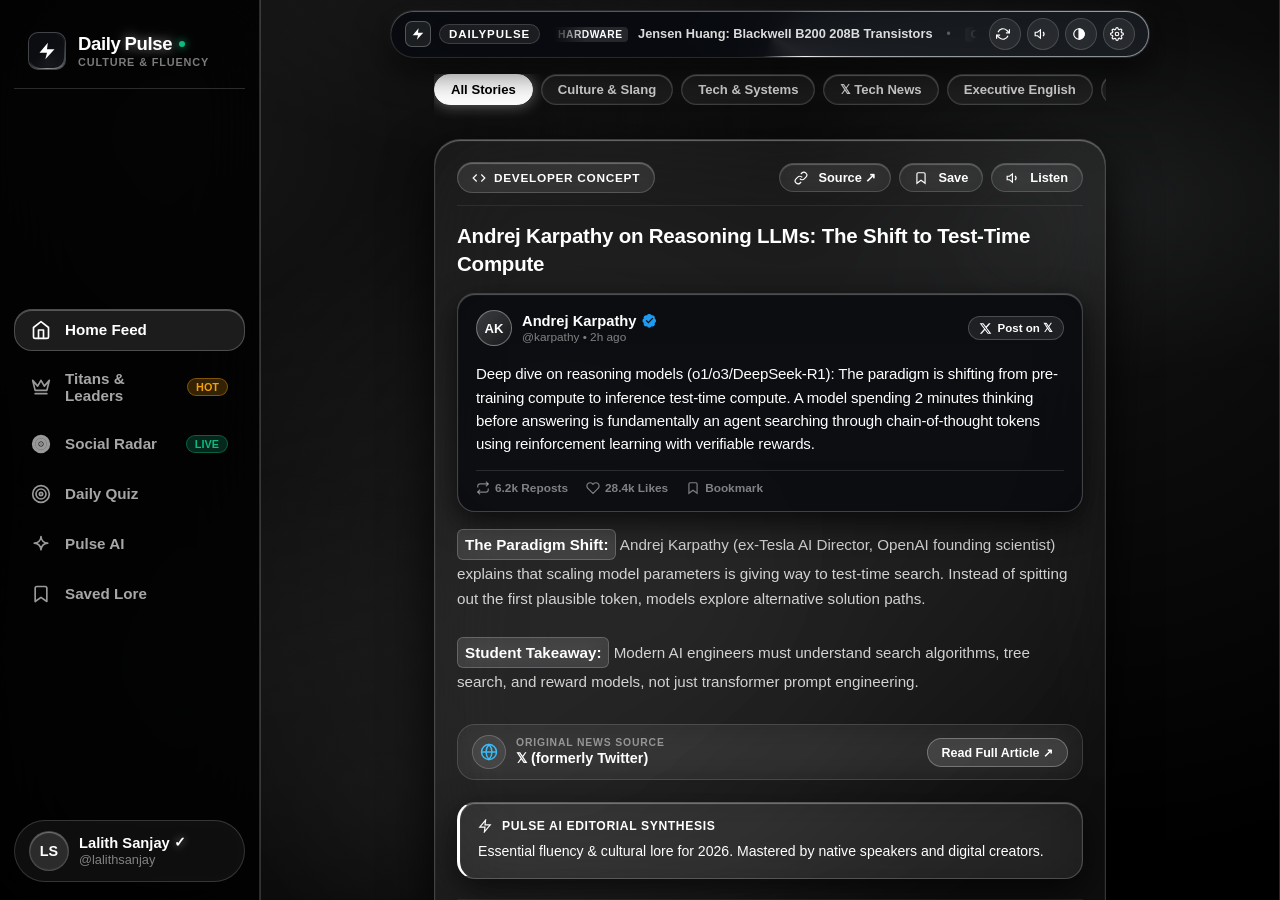
==== index.html @ 878660b5 "Deploy 1st-year college student mentor AI: structured answers with What is that, Real-world analogie" ====
<!DOCTYPE html>
<html lang="en">
<head>
  <meta charset="UTF-8">
  <meta name="viewport" content="width=device-width, initial-scale=1.0, maximum-scale=1.0, user-scalable=no">
  <meta name="theme-color" content="#000000">
  <meta name="apple-mobile-web-app-capable" content="yes">
  <meta name="apple-mobile-web-app-status-bar-style" content="black-translucent">
  <title>DailyPulse • Global Systems & Fluency Engine</title>
  
    <link rel="preload" href="styles.css?v=24" as="style">
  <link rel="preload" href="app.js?v=24" as="script">
  <link rel="icon" type="image/svg+xml" href="icon.svg">
  <link rel="manifest" href="manifest.json">
  <link rel="stylesheet" href="styles.css?v=24">
</head>
<body>
  <div class="social-app-shell">
    
    <!-- MAIN BODY GRID (Twitter Desktop Sidebar + Timeline Feed) -->
    <div class="social-main-grid">
      
      <!-- DESKTOP LEFT NAVIGATION (Twitter / X Style) -->
      <aside class="x-desktop-nav">
        <!-- Sidebar Top Brand Header -->
        <div class="sidebar-brand-box" id="sidebarBrandBtn" title="DailyPulse: Global Culture & Fluency">
          <div class="x-brand-emblem">
            <svg class="x-brand-svg" viewBox="0 0 24 24" fill="none">
              <path d="M13 2 L3 14 H12 L10 22 L21 10 H12 L13 2 Z" fill="#ffffff" />
            </svg>
          </div>
          <div class="pulse-brand-text">
            <div class="pulse-title-wrap">
              <span class="brand-title-daily">Daily</span><span class="brand-title-pulse">Pulse</span>
              <span class="pulse-live-beacon" title="Live Frequency"></span>
            </div>
            <div class="pulse-sub-row">
              <span class="x-brand-sub">Culture & Fluency</span>
            </div>
          </div>
        </div>

        <div class="x-nav-menu">
          <button class="x-nav-button active" data-tab="feed">
            <svg class="nav-svg-icon" viewBox="0 0 24 24" fill="none" stroke="currentColor" stroke-width="2" stroke-linecap="round" stroke-linejoin="round">
              <path d="M3 9l9-7 9 7v11a2 2 0 0 1-2 2H5a2 2 0 0 1-2-2z"></path>
              <polyline points="9 22 9 12 15 12 15 22"></polyline>
            </svg>
            <span>Home Feed</span>
          </button>

          <button class="x-nav-button" data-tab="titans">
            <svg class="nav-svg-icon" viewBox="0 0 24 24" fill="none" stroke="currentColor" stroke-width="2" stroke-linecap="round" stroke-linejoin="round">
              <path d="M2 4l3 12h14l3-12-6 7-4-7-4 7-6-7z"></path>
              <path d="M5 20h14"></path>
            </svg>
            <span>Titans & Leaders</span>
            <span class="nav-badge" style="background:rgba(245,158,11,0.2); color:#f59e0b; border-color:rgba(245,158,11,0.4);">HOT</span>
          </button>
          
          <button class="x-nav-button" data-tab="radar">
            <svg class="nav-svg-icon" viewBox="0 0 24 24" fill="none" stroke="currentColor" stroke-width="2" stroke-linecap="round" stroke-linejoin="round">
              <path d="M12 2a10 10 0 1 0 10 10A10 10 0 0 0 12 2zm0 18a8 8 0 1 1 8-8 8 8 0 0 1-8 8z"></path>
              <path d="M12 6a6 6 0 1 0 6 6 6 6 0 0 0-6-6zm0 10a4 4 0 1 1 4-4 4 4 0 0 1-4 4z"></path>
              <circle cx="12" cy="12" r="1.5"></circle>
            </svg>
            <span>Social Radar</span>
            <span class="nav-badge" style="background:rgba(16,185,129,0.2); color:#10b981; border-color:rgba(16,185,129,0.4);">LIVE</span>
          </button>

          <button class="x-nav-button" data-tab="quiz">
            <svg class="nav-svg-icon" viewBox="0 0 24 24" fill="none" stroke="currentColor" stroke-width="2" stroke-linecap="round" stroke-linejoin="round">
              <circle cx="12" cy="12" r="10"></circle>
              <circle cx="12" cy="12" r="6"></circle>
              <circle cx="12" cy="12" r="2"></circle>
            </svg>
            <span>Daily Quiz</span>
            <span class="quiz-badge">XP+</span>
          </button>
          
          <button class="x-nav-button" data-tab="ai">
            <svg class="nav-svg-icon" viewBox="0 0 24 24" fill="none" stroke="currentColor" stroke-width="2" stroke-linecap="round" stroke-linejoin="round">
              <path d="M12 3c0 4.5-3.5 8-8 8 4.5 0 8 3.5 8 8 0-4.5 3.5-8 8-8-4.5 0-8-3.5-8-8z"></path>
            </svg>
            <span>Pulse AI</span>
          </button>
          
          <button class="x-nav-button" data-tab="vault">
            <svg class="nav-svg-icon" viewBox="0 0 24 24" fill="none" stroke="currentColor" stroke-width="2" stroke-linecap="round" stroke-linejoin="round">
              <path d="M19 21l-7-5-7 5V5a2 2 0 0 1 2-2h10a2 2 0 0 1 2 2z"></path>
            </svg>
            <span>Saved Lore</span>
          </button>
        </div>

        <div class="x-profile-strip" id="profileStrip">
          <div style="display:flex; align-items:center; gap:10px; width:100%;">
            <div class="x-avatar" id="userAvatarText">LS</div>
            <div class="x-user-meta" style="flex:1;">
              <span class="x-user-display"><span id="userDisplayName">Lalith Sanjay</span> <span class="verified-badge">✓</span></span>
              <span class="x-user-handle" id="userDisplayHandle">@lalithsanjay</span>
            </div>
          </div>
          </div>
      </aside>

      <!-- TIMELINE VIEWPORT -->
      <main class="social-timeline">

        <!-- FLOATING FROSTED GLASS DYNAMIC ISLAND (Replaces the rigid old header bar) -->
        <div class="floating-island-container">
          <div class="dynamic-island-capsule">
            
            <!-- Left Live Beacon & Home Trigger -->
            <div class="island-left-meta" id="brandLogoBtn" title="DailyPulse">
              <div class="island-logo-emblem">
                <svg class="island-brand-svg" viewBox="0 0 24 24" fill="none">
                  <path d="M13 2 L3 14 H12 L10 22 L21 10 H12 L13 2 Z" fill="#ffffff" />
                </svg>
              </div>
              <span class="island-badge-label">DAILYPULSE</span>
            </div>

            <!-- Center Animated Live Culture Marquee Ticker -->
            <div class="island-ticker-wrapper" title="Live Breaking Culture & Tech Radar">
              <div class="island-ticker-track">
                <span class="ticker-item"><span class="ticker-cat-pill">HARDWARE</span> Jensen Huang: Blackwell B200 208B Transistors</span>
                <span class="ticker-dot">•</span>
                <span class="ticker-item"><span class="ticker-cat-pill">CULTURE</span> Charli XCX: Brat Summer Word of the Year</span>
                <span class="ticker-dot">•</span>
                <span class="ticker-item"><span class="ticker-cat-pill">SPORTS</span> Real Madrid: 15× Champions of Europe</span>
                <span class="ticker-dot">•</span>
                <span class="ticker-item"><span class="ticker-cat-pill">FRONTIER AI</span> OpenAI o3: Test-Time Reasoning Epoch</span>
                <span class="ticker-dot">•</span>
                <span class="ticker-item"><span class="ticker-cat-pill">STANDARDS</span> Modern CSS Grid: Centering Standardized</span>
                <span class="ticker-dot">•</span>
                <span class="ticker-item"><span class="ticker-cat-pill">HARDWARE</span> Jensen Huang: Blackwell B200 208B Transistors</span>
                <span class="ticker-dot">•</span>
                <span class="ticker-item"><span class="ticker-cat-pill">CULTURE</span> Charli XCX: Brat Summer Word of the Year</span>
                <span class="ticker-dot">•</span>
                <span class="ticker-item"><span class="ticker-cat-pill">SPORTS</span> Real Madrid: 15× Champions of Europe</span>
                <span class="ticker-dot">•</span>
                <span class="ticker-item"><span class="ticker-cat-pill">FRONTIER AI</span> OpenAI o3: Test-Time Reasoning Epoch</span>
                <span class="ticker-dot">•</span>
                <span class="ticker-item"><span class="ticker-cat-pill">STANDARDS</span> Modern CSS Grid: Centering Standardized</span>
              </div>
            </div>

            <!-- Right Quick Status & Controls -->
            <div class="island-right-meta">
              <button class="island-icon-btn" id="refreshFeedBtn" title="Refresh Live Tech & Culture Feed">
                <svg class="btn-svg-mini" viewBox="0 0 24 24" fill="none" stroke="currentColor" stroke-width="2">
                  <path d="M23 4v6h-6M1 20v-6h6"/>
                  <path d="M3.51 9a9 9 0 0 1 14.85-3.36L23 10M1 14l4.64 4.36A9 9 0 0 0 20.49 15"/>
                </svg>
              </button>
              
              <button class="island-icon-btn" id="audioToggleBtn" title="Toggle Sound Effects">
                <span id="audioIcon">
                  <svg class="btn-svg-mini" viewBox="0 0 24 24" fill="none" stroke="currentColor" stroke-width="2"><polygon points="11 5 6 9 2 9 2 15 6 15 11 19 11 5"></polygon><path d="M15.54 8.46a5 5 0 0 1 0 7.07"></path></svg>
                </span>
              </button>
              <button class="island-icon-btn" id="themeToggleBtn" title="Toggle Glass Theme">
                <span id="themeIcon">
                  <svg class="btn-svg-mini" viewBox="0 0 24 24" fill="none" stroke="currentColor" stroke-width="2"><circle cx="12" cy="12" r="9"></circle><path d="M12 3a9 9 0 0 1 0 18z" fill="currentColor"></path></svg>
                </span>
              </button>
              <button class="island-icon-btn" id="openSettingsBtn" title="Settings & Customization">
                <svg class="btn-svg-mini" viewBox="0 0 24 24" fill="none" stroke="currentColor" stroke-width="2"><circle cx="12" cy="12" r="3"></circle><path d="M19.4 15a1.65 1.65 0 0 0 .33 1.82l.06.06a2 2 0 0 1 0 2.83 2 2 0 0 1-2.83 0l-.06-.06a1.65 1.65 0 0 0-1.82-.33 1.65 1.65 0 0 0-1 1.51V21a2 2 0 0 1-2 2 2 2 0 0 1-2-2v-.09A1.65 1.65 0 0 0 9 19.4a1.65 1.65 0 0 0-1.82.33l-.06.06a2 2 0 0 1-2.83 0 2 2 0 0 1 0-2.83l.06-.06a1.65 1.65 0 0 0 .33-1.82 1.65 1.65 0 0 0-1.51-1H3a2 2 0 0 1-2-2 2 2 0 0 1 2-2h.09A1.65 1.65 0 0 0 4.6 9a1.65 1.65 0 0 0-.33-1.82l-.06-.06a2 2 0 0 1 0-2.83 2 2 0 0 1 2.83 0l.06.06a1.65 1.65 0 0 0 1.82.33H9a1.65 1.65 0 0 0 1-1.51V3a2 2 0 0 1 2-2 2 2 0 0 1 2 2v.09a1.65 1.65 0 0 0 1 1.51 1.65 1.65 0 0 0 1.82-.33l.06-.06a2 2 0 0 1 2.83 0 2 2 0 0 1 0 2.83l-.06.06a1.65 1.65 0 0 0-.33 1.82V9a1.65 1.65 0 0 0 1.51 1H21a2 2 0 0 1 2 2 2 2 0 0 1-2 2h-.09a1.65 1.65 0 0 0-1.51 1z"></path></svg>
              </button>
            </div>

          </div>
        </div>

        <!-- ================= PANE 1: HOME SOCIAL FEED (Daily Deck) ================= -->
        <section class="timeline-pane active" id="pane-feed">
          <div class="deck-feed-stream">
            
            <!-- Category Filter Pills (Executive Editorial Pills) -->
            <div class="category-filter-bar" id="categoryFilterBar">
              <button class="category-pill active" data-cat="all">All Stories</button>
              <button class="category-pill" data-cat="slang">Culture & Slang</button>
              <button class="category-pill" data-cat="tech">Tech & Systems</button>
              <button class="category-pill" data-cat="xtech">𝕏 Tech News</button>
              <button class="category-pill" data-cat="reply">Executive English</button>
              <button class="category-pill" data-cat="icon">World Leaders</button>
            </div>

                        <!-- Mobile Pull-to-Refresh Interactive Indicator -->
            <div class="pull-refresh-indicator" id="pullRefreshIndicator">
              <div class="pull-refresh-capsule">
                <div class="pull-refresh-icon" id="pullRefreshIcon">
                  <svg viewBox="0 0 24 24" fill="none" stroke="currentColor" stroke-width="2.4" stroke-linecap="round" stroke-linejoin="round" style="width:16px; height:16px;">
                    <line x1="12" y1="5" x2="12" y2="19"></line>
                    <polyline points="19 12 12 19 5 12"></polyline>
                  </svg>
                </div>
                <span class="pull-refresh-text" id="pullRefreshText">Pull down to refresh feed</span>
              </div>
            </div>

            <!-- Continuous Social Feed Cards Stream -->
            <div id="activeSocialCardContainer" style="display:flex; flex-direction:column; gap:18px;"></div>

            <!-- Infinite Scroll Sentinel & Loader -->
            <div id="infiniteScrollSentinel" class="infinite-scroll-sentinel">
              <div class="infinite-scroll-loader">
                <div class="infinite-spinner-ring"></div>
                <span>Streaming live global culture & tech radar...</span>
              </div>
            </div>

          </div>
        </section>

        <!-- ================= PANE 2: ARCHITECTS & WORLD LEADERS ================= -->
        <section class="timeline-pane" id="pane-titans">
          <div class="titans-container">
            
            <!-- Header Banner -->
            <div class="titans-header-banner">
              <div class="titans-banner-top">
                <div>
                  <h2 class="titans-banner-title">Global Architects & Industry Leaders</h2>
                  <p class="titans-banner-desc">The founders, open-source architects, and world leaders every tech student must know in 2026.</p>
                </div>
                <div class="titans-live-pill">
                  <span class="radar-live-beacon"></span>
                  <span>LIVE RADAR</span>
                </div>
              </div>

              <!-- Real-time Search Input -->
              <div class="titans-search-wrap">
                <input type="text" id="titansSearchInput" class="dm-input" placeholder="Search leaders by name, architecture, or organization..." autocomplete="off" />
              </div>

              <!-- Category Filter Pills -->
              <div class="titans-filter-bar" id="titansFilterBar">
                <button class="titans-filter-pill active" data-filter="all">All Leaders (12)</button>
                <button class="titans-filter-pill" data-filter="opensource">Open Source & Systems</button>
                <button class="titans-filter-pill" data-filter="ai">Frontier AI & Science</button>
                <button class="titans-filter-pill" data-filter="tech">Enterprise Tech CEOs</button>
                <button class="titans-filter-pill" data-filter="policy">Geopolitics & Policy</button>
              </div>
            </div>

            <!-- Titans Cards Dynamic Stream -->
            <div id="titansCardContainer" class="titans-card-stream">
              <!-- Dynamically populated leader cards -->
            </div>

          </div>
        </section>

        <!-- ================= PANE 3: SOCIAL RADAR STREAM ================= -->
        <section class="timeline-pane" id="pane-radar">
          <div class="radar-timeline-stream">
            
            <div class="live-fetch-banner">
              <span class="radar-live-beacon"></span> <span>Live Radar Stream: Tracking Reddit, YouTube & Global Dispatches</span>
              <button id="refreshRadarBtn" style="background:transparent; border:none; color:#a7f3d0; cursor:pointer; font-size:0.75rem; font-weight:700; display:inline-flex; align-items:center; gap:4px;"><svg class="btn-svg-mini" viewBox="0 0 24 24" fill="none" stroke="currentColor" stroke-width="2"><polyline points="23 4 23 10 17 10"></polyline><polyline points="1 20 1 14 7 14"></polyline><path d="M3.51 9a9 9 0 0 1 14.85-3.36L23 10M1 14l4.64 4.36A9 9 0 0 0 20.49 15"></path></svg> Refresh</button>
            </div>

            <div class="radar-filter-bar" id="radarFilters">
              <button class="radar-tab-pill active" data-filter="all">All Signals</button>
              <button class="radar-tab-pill" data-filter="youtube">▶️ YouTube</button>
              <button class="radar-tab-pill" data-filter="reddit">Reddit (Live)</button>
              <button class="radar-tab-pill" data-filter="twitter">𝕏 Dispatches</button>
              <button class="radar-tab-pill" data-filter="news">Global Wire</button>
            </div>

            <div id="radarFeedContainer" style="display: flex; flex-direction: column; gap: 12px;"></div>

          </div>
        </section>

        <!-- ================= PANE 3: DAILY QUIZ & XP FLASHCARDS ================= -->
        <section class="timeline-pane" id="pane-quiz">
          <div class="quiz-container">
            <div style="display:flex; justify-content:space-between; align-items:center;">
              <div>
                <h2 style="font-size: 1.4rem;">Daily Lore & Fluency Examination</h2>
                <p style="color: var(--text-secondary); font-size: 0.9rem;">Test your grasp of modern vernacular, systems code, and leadership vocabulary.</p>
              </div>
              
            </div>

            <div id="quizStageBox" class="quiz-card-box">
              <!-- Dynamically populated quiz question -->
            </div>
          </div>
        </section>

        <!-- ================= PANE 4: PULSE AI DIRECT MESSAGES ================= -->
        <section class="timeline-pane" id="pane-ai">
          <div class="dm-chat-view">
            <div style="padding-bottom: 8px; border-bottom: 1px solid var(--x-border); display: flex; justify-content: space-between; align-items: center;">
              <div>
                <h3 style="font-size: 1.1rem; color: #fff;">Pulse AI <span class="verified-badge">✓</span></h3>
                <span style="font-size: 0.75rem; color: #10b981;">Online • Editorial English & Culture Advisor</span>
              </div>
              <button id="clearChatBtn" style="background:transparent; border:1px solid var(--x-border); color:var(--text-muted); padding:4px 10px; border-radius: var(--radius-pill); font-size: 0.75rem; cursor:pointer;">Clear</button>
            </div>

            <div class="dm-chat-stream" id="chatLog">
              <div class="dm-bubble ai">
                <strong>Welcome, Lalith.</strong><br>
                Ask me to deconstruct any internet phenomenon, analyze executive phrasing, or elevate your technical writing into crisp, professional English.
              </div>
            </div>

            <div class="dm-composer-bar">
              <input type="text" id="aiInput" class="dm-input" placeholder="Ask about an architecture, decode vernacular, or polish syntax..." autocomplete="off">
              <button id="sendAiBtn" class="dm-send-btn" title="Send message">➤</button>
            </div>
          </div>
        </section>

        <!-- ================= PANE 5: SAVED LORE VAULT ================= -->
        <section class="timeline-pane" id="pane-vault">
          <div style="max-width: 680px; margin: 0 auto; padding: 20px 14px;">
            <div style="display:flex; justify-content:space-between; align-items:center; margin-bottom: 14px;">
              <div>
                <h2 style="font-size: 1.4rem;">Saved Knowledge Vault</h2>
                <p style="color: var(--text-secondary); font-size: 0.9rem;">Archived phrases, systems architectures, and leadership insights.</p>
              </div>
              <button id="exportLoreBtn" style="background:rgba(255,255,255,0.08); border:1px solid rgba(255,255,255,0.22); color:#ffffff; padding:6px 14px; border-radius:var(--radius-pill); font-size:0.8rem; font-weight:700; cursor:pointer;">Export Vault ↗</button>
            </div>
            <div id="vaultList" style="display: flex; flex-direction: column; gap: 10px;"></div>
          </div>
        </section>

      </main>

      <!-- DESKTOP RIGHT SIDEBAR (Verified News Sources & Live Outbound Links) -->
      <aside class="x-right-sidebar">
        <div class="right-sidebar-sticky">
          
          <!-- Verified News Sources Panel -->
          <div class="sidebar-news-panel">
            <div class="news-panel-header">
              <span class="news-radar-icon"><svg class="cat-svg-mini" viewBox="0 0 24 24" fill="none" stroke="currentColor" stroke-width="2"><path d="M4 22h16a2 2 0 0 0 2-2V4a2 2 0 0 0-2-2H8a2 2 0 0 0-2 2v16a2 2 0 0 1-2 2Zm0 0a2 2 0 0 1-2-2v-9c0-1.1.9-2 2-2h2"></path><path d="M18 14h-8"></path><path d="M15 18h-5"></path><path d="M10 6h8v4h-8V6Z"></path></svg></span>
              <div>
                <div class="news-panel-title">Original News Sources</div>
                <div class="news-panel-sub">Verified Publications & Direct Links</div>
              </div>
            </div>

            <div class="news-sources-list">
              <a href="https://www.theguardian.com/music/article/2024/jul/20/brat-summer-charli-xcx" target="_blank" rel="noopener noreferrer" class="source-item-row">
                <div>
                  <div class="source-item-outlet">The Guardian</div>
                  <div class="source-item-topic">Charli XCX Brat Summer Phenomenon</div>
                </div>
                <span class="source-item-arrow">↗</span>
              </a>

              <a href="https://www.bbc.com/news/technology-68593478" target="_blank" rel="noopener noreferrer" class="source-item-row">
                <div>
                  <div class="source-item-outlet">BBC News</div>
                  <div class="source-item-topic">NVIDIA Blackwell B200 208B Transistors</div>
                </div>
                <span class="source-item-arrow">↗</span>
              </a>

              <a href="https://www.businessinsider.com/sam-altman-openai-chatgpt-agi-timeline-2024" target="_blank" rel="noopener noreferrer" class="source-item-row">
                <div>
                  <div class="source-item-outlet">Business Insider</div>
                  <div class="source-item-topic">Sam Altman: o1 & o3 Frontier Reasoning</div>
                </div>
                <span class="source-item-arrow">↗</span>
              </a>

              <a href="https://www.goal.com/en/news/real-madrid-champions-league-dominance-dna/blt123456789" target="_blank" rel="noopener noreferrer" class="source-item-row">
                <div>
                  <div class="source-item-outlet">Goal.com</div>
                  <div class="source-item-topic">Real Madrid 15× Champions of Europe</div>
                </div>
                <span class="source-item-arrow">↗</span>
              </a>

              <a href="https://time.com/7010777/demure-mindful-tiktok-trend-jools-lebron/" target="_blank" rel="noopener noreferrer" class="source-item-row">
                <div>
                  <div class="source-item-outlet">TIME Magazine</div>
                  <div class="source-item-topic">Very Demure, Very Mindful Workplace Lore</div>
                </div>
                <span class="source-item-arrow">↗</span>
              </a>

              <a href="https://developer.mozilla.org/en-US/docs/Web/CSS/place-items" target="_blank" rel="noopener noreferrer" class="source-item-row">
                <div>
                  <div class="source-item-outlet">MDN Web Docs</div>
                  <div class="source-item-topic">Modern CSS Grid Centering Standards</div>
                </div>
                <span class="source-item-arrow">↗</span>
              </a>

              <a href="https://hbr.org/2023/11/how-to-say-no-at-work-without-damaging-relationships" target="_blank" rel="noopener noreferrer" class="source-item-row">
                <div>
                  <div class="source-item-outlet">Harvard Business Review</div>
                  <div class="source-item-topic">Executive Boundaries & Saying No</div>
                </div>
                <span class="source-item-arrow">↗</span>
              </a>

              <a href="https://www.dexerto.com/entertainment/who-is-ishowspeed-youtube-streamer-viral-2035222/" target="_blank" rel="noopener noreferrer" class="source-item-row">
                <div>
                  <div class="source-item-outlet">Dexerto</div>
                  <div class="source-item-topic">IShowSpeed Global Tours & 2.5B Views</div>
                </div>
                <span class="source-item-arrow">↗</span>
              </a>
            </div>
          </div>

          <!-- Quick Actions -->
          <div class="sidebar-news-panel" style="background:rgba(255,255,255,0.02);">
            <div style="font-size:0.85rem; font-weight:800; color:#ffffff; margin-bottom:6px;">Infinite Culture Radar</div>
            <p style="font-size:0.75rem; color:var(--text-muted); line-height:1.4; margin-bottom:12px;">Stories load infinitely as you scroll. Click any news link to view the verified primary article.</p>
            <div style="display:flex; gap:6px;">
              <button onclick="switchTab('quiz')" style="flex:1; background:#ffffff; color:#000; border:none; padding:6px 12px; border-radius:var(--radius-pill); font-size:0.75rem; font-weight:800; cursor:pointer;">Quiz</button>
              <button onclick="switchTab('ai')" style="flex:1; background:rgba(255,255,255,0.1); color:#fff; border:1px solid rgba(255,255,255,0.2); padding:6px 12px; border-radius:var(--radius-pill); font-size:0.75rem; font-weight:800; cursor:pointer;">Ask AI</button>
            </div>
          </div>

        </div>
      </aside>
    </div>

    <!-- MOBILE BOTTOM NAVIGATION (Executive Precision Navigation) -->
    <nav class="social-bottom-nav">
      <button class="social-nav-btn active" data-tab="feed">
        <svg class="nav-svg-icon" viewBox="0 0 24 24" fill="none" stroke="currentColor" stroke-width="2" stroke-linecap="round" stroke-linejoin="round">
          <path d="M3 9l9-7 9 7v11a2 2 0 0 1-2 2H5a2 2 0 0 1-2-2z"></path>
          <polyline points="9 22 9 12 15 12 15 22"></polyline>
        </svg>
        <span>Home</span>
      </button>

      <button class="social-nav-btn" data-tab="titans">
        <svg class="nav-svg-icon" viewBox="0 0 24 24" fill="none" stroke="currentColor" stroke-width="2" stroke-linecap="round" stroke-linejoin="round">
          <path d="M2 4l3 12h14l3-12-6 7-4-7-4 7-6-7z"></path>
          <path d="M5 20h14"></path>
        </svg>
        <span>Titans</span>
      </button>

      <button class="social-nav-btn" data-tab="radar">
        <svg class="nav-svg-icon" viewBox="0 0 24 24" fill="none" stroke="currentColor" stroke-width="2" stroke-linecap="round" stroke-linejoin="round">
          <path d="M12 2a10 10 0 1 0 10 10A10 10 0 0 0 12 2zm0 18a8 8 0 1 1 8-8 8 8 0 0 1-8 8z"></path>
          <path d="M12 6a6 6 0 1 0 6 6 6 6 0 0 0-6-6zm0 10a4 4 0 1 1 4-4 4 4 0 0 1-4 4z"></path>
          <circle cx="12" cy="12" r="1.5"></circle>
        </svg>
        <span>Radar</span>
      </button>

      <button class="social-nav-btn" data-tab="quiz">
        <svg class="nav-svg-icon" viewBox="0 0 24 24" fill="none" stroke="currentColor" stroke-width="2" stroke-linecap="round" stroke-linejoin="round">
          <circle cx="12" cy="12" r="10"></circle>
          <circle cx="12" cy="12" r="6"></circle>
          <circle cx="12" cy="12" r="2"></circle>
        </svg>
        <span>Quiz</span>
      </button>

      <button class="social-nav-btn" data-tab="ai">
        <svg class="nav-svg-icon" viewBox="0 0 24 24" fill="none" stroke="currentColor" stroke-width="2" stroke-linecap="round" stroke-linejoin="round">
          <path d="M12 3c0 4.5-3.5 8-8 8 4.5 0 8 3.5 8 8 0-4.5 3.5-8 8-8-4.5 0-8-3.5-8-8z"></path>
        </svg>
        <span>AI</span>
      </button>

      <button class="social-nav-btn" data-tab="vault">
        <svg class="nav-svg-icon" viewBox="0 0 24 24" fill="none" stroke="currentColor" stroke-width="2" stroke-linecap="round" stroke-linejoin="round">
          <path d="M19 21l-7-5-7 5V5a2 2 0 0 1 2-2h10a2 2 0 0 1 2 2z"></path>
        </svg>
        <span>Saved</span>
      </button>
    </nav>

  </div>

  <!-- SETTINGS MODAL -->
  <div class="modal-overlay" id="settingsModal">
    <div class="settings-card">
      <div style="display:flex; justify-content:space-between; align-items:center; border-bottom:1px solid var(--x-border); padding-bottom:12px;">
        <h3 style="color:#fff; font-size:1.2rem;">Settings & Preferences</h3>
        <button id="closeSettingsBtn" style="background:transparent; border:none; color:var(--text-muted); font-size:1.2rem; cursor:pointer;">✕</button>
      </div>

      <div class="setting-row">
        <div>
          <strong style="display:block; font-size:0.95rem;">Display Name</strong>
          <span style="color:var(--text-muted); font-size:0.8rem;">Change your profile name</span>
        </div>
        <input type="text" id="settingNameInput" class="dm-input" style="width:160px; padding:6px 12px; font-size:0.85rem;" value="Lalith Sanjay" />
      </div>

      <div class="setting-row">
        <div>
          <strong style="display:block; font-size:0.95rem;">Sound & Audio Effects</strong>
          <span style="color:var(--text-muted); font-size:0.8rem;">Hear likes, speech, and chimes</span>
        </div>
        <input type="checkbox" id="settingSoundToggle" checked style="width:20px; height:20px; accent-color:var(--x-blue); cursor:pointer;" />
      </div>

      <div class="setting-row">
        <div>
          <strong style="display:block; font-size:0.95rem;">Audio Pronunciation Speed</strong>
          <span style="color:var(--text-muted); font-size:0.8rem;">Speech rate for English practice</span>
        </div>
        <select id="settingSpeechRate" class="dm-input" style="width:120px; padding:6px; font-size:0.85rem;">
          <option value="0.8">0.8x (Slow)</option>
          <option value="0.95" selected>1.0x (Normal)</option>
          <option value="1.2">1.2x (Fast)</option>
        </select>
      </div>

      <div style="border-top:1px solid var(--x-border); padding-top:12px; display:flex; justify-content:flex-end;">
        <button id="saveSettingsBtn" class="feed-next-btn" style="padding:8px 20px;">Save Settings</button>
      </div>
    </div>
  </div>

  <canvas id="confettiCanvas" style="position:fixed; top:0; left:0; width:100vw; height:100vh; pointer-events:none; z-index:9999;"></canvas>
  <script src="app.js?v=24"></script>
</body>
</html>
---- styles.css ----
/* ============================================================
   DAILYPULSE ⚡ - Black & White Transparent Glassmorphism UI
   Minimalist, ultra-clean Apple & VisionOS monochrome frosted glass
   ============================================================ */

:root {
  /* Default: Deep OLED Black with Ultra-Blur White Frosted Glass */
  --app-bg: #000000;
  --glass-card: rgba(255, 255, 255, 0.055);
  --glass-card-hover: rgba(255, 255, 255, 0.095);
  --glass-card-active: rgba(255, 255, 255, 0.15);
  --glass-header: rgba(0, 0, 0, 0.82);
  --glass-nav: rgba(0, 0, 0, 0.88);
  --glass-embed: rgba(255, 255, 255, 0.07);
  
  --glass-border: rgba(255, 255, 255, 0.16);
  --glass-border-hover: rgba(255, 255, 255, 0.32);
  --glass-border-strong: rgba(255, 255, 255, 0.6);
  
  --glass-blur: blur(42px) saturate(210%) brightness(108%);
  --glass-shadow: 0 20px 50px rgba(0, 0, 0, 0.85);
  --glass-inset: inset 0 1px 1px rgba(255, 255, 255, 0.35), inset 0 -1px 1px rgba(255, 255, 255, 0.05);

  --text-primary: #ffffff;
  --text-secondary: rgba(255, 255, 255, 0.8);
  --text-muted: rgba(255, 255, 255, 0.48);
  
  --accent-btn-bg: #ffffff;
  --accent-btn-text: #000000;
  --accent-gold: #ffb703;
  --accent-orange: #ff5722;
  --accent-emerald: #10b981;

  --font-social: -apple-system, BlinkMacSystemFont, "Segoe UI", Roboto, Helvetica, Arial, sans-serif;
  --radius-sm: 10px;
  --radius-md: 18px;
  --radius-lg: 26px;
  --radius-pill: 9999px;
  --transition: all 0.22s cubic-bezier(0.16, 1, 0.3, 1);
}

/* White Transparent Glass Theme (Frosted Ice / Pearl) */
body.theme-white-glass {
  --app-bg: #07090e;
  --glass-card: rgba(255, 255, 255, 0.14);
  --glass-card-hover: rgba(255, 255, 255, 0.22);
  --glass-card-active: rgba(255, 255, 255, 0.28);
  --glass-header: rgba(12, 16, 24, 0.75);
  --glass-nav: rgba(12, 16, 24, 0.85);
  --glass-embed: rgba(255, 255, 255, 0.09);
  
  --glass-border: rgba(255, 255, 255, 0.24);
  --glass-border-hover: rgba(255, 255, 255, 0.45);
  --glass-border-strong: rgba(255, 255, 255, 0.7);
  
  --glass-shadow: 0 20px 50px rgba(0, 0, 0, 0.6);
  --glass-inset: inset 0 1px 2px rgba(255, 255, 255, 0.45);
  --text-primary: #ffffff;
  --text-secondary: rgba(255, 255, 255, 0.9);
  --text-muted: rgba(255, 255, 255, 0.6);
}

/* Base Reset */
* {
  margin: 0;
  padding: 0;
  box-sizing: border-box;
  -webkit-tap-highlight-color: transparent;
}

/* Pure Deep Black Background with Ambient Frosted Orbs */
body {
  background-color: var(--app-bg);
  background-image: 
    radial-gradient(circle at 15% 15%, rgba(255, 255, 255, 0.09) 0%, transparent 45%),
    radial-gradient(circle at 85% 25%, rgba(255, 255, 255, 0.07) 0%, transparent 50%),
    radial-gradient(circle at 50% 65%, rgba(255, 255, 255, 0.08) 0%, transparent 55%),
    radial-gradient(circle at 30% 90%, rgba(255, 255, 255, 0.06) 0%, transparent 45%);
  background-attachment: fixed;
  background-size: cover;
  color: var(--text-primary);
  font-family: var(--font-social);
  overflow-x: hidden;
  min-height: 100vh;
  min-height: 100dvh;
  -webkit-font-smoothing: antialiased;
  transition: background 0.3s ease;
}

/* Custom Sleek Transparent Scrollbar */
::-webkit-scrollbar {
  width: 5px;
  height: 5px;
}
::-webkit-scrollbar-track {
  background: transparent;
}
::-webkit-scrollbar-thumb {
  background: rgba(255, 255, 255, 0.14);
  border-radius: var(--radius-pill);
}
::-webkit-scrollbar-thumb:hover {
  background: rgba(255, 255, 255, 0.28);
}

/* Main Container Frame */
.social-app-shell {
  display: flex;
  flex-direction: column;
  height: 100vh;
  height: 100dvh;
  max-width: 1400px;
  margin: 0 auto;
}

/* ============================================================
   FLOATING FROSTED GLASS DYNAMIC ISLAND (Replaces old rigid header bar)
   ============================================================ */
.floating-island-container {
  position: sticky;
  top: 10px;
  z-index: 250;
  width: 100%;
  padding: 0 16px;
  margin-bottom: 8px;
  pointer-events: none;
}

.dynamic-island-capsule {
  pointer-events: auto;
  max-width: 760px;
  margin: 0 auto;
  height: 48px;
  background: rgba(8, 10, 15, 0.72);
  backdrop-filter: blur(35px) saturate(190%);
  -webkit-backdrop-filter: blur(35px) saturate(190%);
  border: 1px solid rgba(255, 255, 255, 0.16);
  border-radius: var(--radius-pill);
  box-shadow: 
    0 12px 35px rgba(0, 0, 0, 0.7),
    0 0 20px rgba(255, 255, 255, 0.04),
    inset 0 1px 1px rgba(255, 255, 255, 0.35);
  display: flex;
  align-items: center;
  justify-content: space-between;
  padding: 0 14px;
  gap: 12px;
  transition: all 0.3s cubic-bezier(0.16, 1, 0.3, 1);
}

.dynamic-island-capsule:hover {
  border-color: rgba(255, 255, 255, 0.28);
  box-shadow: 
    0 16px 45px rgba(0, 0, 0, 0.8),
    0 0 28px rgba(255, 255, 255, 0.08),
    inset 0 1px 1px rgba(255, 255, 255, 0.5);
  transform: translateY(-1px);
}

/* White Glass Theme Variant */
body.theme-white-glass .dynamic-island-capsule {
  background: rgba(255, 255, 255, 0.16);
  border-color: rgba(255, 255, 255, 0.3);
  box-shadow: 
    0 12px 35px rgba(0, 0, 0, 0.4),
    inset 0 1px 2px rgba(255, 255, 255, 0.5);
}

.island-left-meta {
  display: flex;
  align-items: center;
  gap: 8px;
  cursor: pointer;
  flex-shrink: 0;
  user-select: none;
}

.island-emblem-mini {
  position: relative;
  width: 28px;
  height: 28px;
  background: rgba(255, 255, 255, 0.1);
  border: 1px solid rgba(255, 255, 255, 0.3);
  border-radius: 50%;
  display: flex;
  align-items: center;
  justify-content: center;
  box-shadow: 0 0 12px rgba(255, 255, 255, 0.2);
}

.island-pulse-dot {
  position: absolute;
  top: -2px;
  right: -2px;
  width: 8px;
  height: 8px;
  background: #10b981;
  border-radius: 50%;
  box-shadow: 0 0 10px #10b981;
  animation: radarBlink 1.8s infinite ease-in-out;
}

.island-svg-mini {
  width: 14px;
  height: 14px;
}

.island-badge-label {
  font-size: 0.72rem;
  font-weight: 800;
  letter-spacing: 0.08em;
  color: #ffffff;
  text-transform: uppercase;
  background: rgba(255, 255, 255, 0.08);
  padding: 3px 9px;
  border-radius: var(--radius-pill);
  border: 1px solid rgba(255, 255, 255, 0.15);
}

/* Center Marquee Ticker */
.island-ticker-wrapper {
  flex: 1;
  overflow: hidden;
  white-space: nowrap;
  mask-image: linear-gradient(to right, transparent, black 8%, black 92%, transparent);
  -webkit-mask-image: linear-gradient(to right, transparent, black 8%, black 92%, transparent);
  position: relative;
  height: 24px;
  display: flex;
  align-items: center;
}

.island-ticker-track {
  display: inline-flex;
  align-items: center;
  gap: 14px;
  animation: islandMarquee 26s linear infinite;
}

.island-ticker-track:hover {
  animation-play-state: paused;
}

@keyframes islandMarquee {
  0% { transform: translateX(0); }
  100% { transform: translateX(-50%); }
}

.ticker-item {
  font-size: 0.8rem;
  font-weight: 600;
  color: rgba(255, 255, 255, 0.85);
  cursor: pointer;
  transition: color 0.2s ease;
}

.ticker-item:hover {
  color: #ffffff;
  text-shadow: 0 0 10px rgba(255, 255, 255, 0.6);
}

.ticker-dot {
  color: rgba(255, 255, 255, 0.35);
  font-size: 0.75rem;
}

/* Right Controls */
.island-right-meta {
  display: flex;
  align-items: center;
  gap: 6px;
  flex-shrink: 0;
}

.island-stat-chip {
  display: flex;
  align-items: center;
  gap: 5px;
  background: rgba(255, 255, 255, 0.07);
  border: 1px solid rgba(255, 255, 255, 0.16);
  padding: 4px 10px;
  border-radius: var(--radius-pill);
  font-size: 0.76rem;
  font-weight: 800;
  color: #ffffff;
  user-select: none;
  backdrop-filter: blur(12px);
}

.island-stat-chip.streak {
  color: #ffb703;
}

.island-icon-btn {
  width: 32px;
  height: 32px;
  background: rgba(255, 255, 255, 0.07);
  border: 1px solid rgba(255, 255, 255, 0.16);
  border-radius: 50%;
  display: flex;
  align-items: center;
  justify-content: center;
  color: #ffffff;
  font-size: 0.85rem;
  cursor: pointer;
  transition: all 0.2s ease;
  backdrop-filter: blur(12px);
}

.island-icon-btn:hover {
  background: rgba(255, 255, 255, 0.18);
  border-color: rgba(255, 255, 255, 0.35);
  transform: scale(1.08);
}

.island-icon-btn:active {
  transform: scale(0.94);
}

/* Sidebar Top Brand Header */
.sidebar-brand-box {
  display: flex;
  align-items: center;
  gap: 12px;
  padding: 14px 14px 18px 14px;
  cursor: pointer;
  user-select: none;
  border-bottom: 1px solid var(--glass-border);
  margin-bottom: 14px;
  transition: var(--transition);
}

.sidebar-brand-box:hover {
  background: rgba(255, 255, 255, 0.04);
  border-radius: var(--radius-md);
}

.sidebar-brand-box:active {
  transform: scale(0.98);
}

/* ============================================================
   ANIMATED LOGO: CARDIOGRAM PULSE + ELECTRIC HEARTBEAT EMBLEM
   ============================================================ */
.pulse-brand-emblem {
  position: relative;
  width: 40px;
  height: 40px;
  display: flex;
  align-items: center;
  justify-content: center;
  flex-shrink: 0;
}

.pulse-radar-halo {
  position: absolute;
  width: 100%;
  height: 100%;
  border-radius: 12px;
  background: rgba(255, 255, 255, 0.18);
  opacity: 0;
  pointer-events: none;
  animation: radarPulseAura 3s infinite cubic-bezier(0.1, 0.8, 0.3, 1);
}

@keyframes radarPulseAura {
  0% {
    transform: scale(0.85);
    opacity: 0.8;
  }
  60% {
    transform: scale(1.4);
    opacity: 0;
  }
  100% {
    transform: scale(1.55);
    opacity: 0;
  }
}

.pulse-svg-logo {
  width: 40px;
  height: 40px;
  overflow: visible;
  filter: drop-shadow(0 4px 14px rgba(0, 0, 0, 0.8));
  transition: transform 0.25s cubic-bezier(0.16, 1, 0.3, 1);
}

.x-header-brand:hover .pulse-svg-logo {
  transform: scale(1.08);
}

.logo-glass-bg {
  fill: rgba(255, 255, 255, 0.08);
  stroke: rgba(255, 255, 255, 0.28);
  stroke-width: 1.2;
}

/* Moving Cardiogram Signal Line */
.logo-ecg-line {
  fill: none;
  stroke: rgba(255, 255, 255, 0.45);
  stroke-width: 1.8;
  stroke-linecap: round;
  stroke-linejoin: round;
  stroke-dasharray: 55;
  stroke-dashoffset: 110;
  animation: ecgWaveSweep 3s infinite linear;
}

@keyframes ecgWaveSweep {
  0% {
    stroke-dashoffset: 110;
    opacity: 0.3;
  }
  25% {
    opacity: 0.95;
  }
  65% {
    stroke-dashoffset: 0;
    opacity: 0.95;
  }
  100% {
    stroke-dashoffset: -110;
    opacity: 0.3;
  }
}

/* Heartbeat Lub-Dub Pulsing Lightning Bolt */
.logo-bolt-icon {
  transform-origin: 22px 22px;
  animation: boltHeartbeat 3s infinite ease-in-out;
  filter: drop-shadow(0 0 6px rgba(255, 255, 255, 0.8));
}

@keyframes boltHeartbeat {
  0%, 100% {
    transform: scale(1);
    filter: drop-shadow(0 0 6px rgba(255, 255, 255, 0.7));
  }
  14% {
    transform: scale(1.18);
    filter: drop-shadow(0 0 14px rgba(255, 255, 255, 1));
  }
  24% {
    transform: scale(1.05);
    filter: drop-shadow(0 0 8px rgba(255, 255, 255, 0.8));
  }
  34% {
    transform: scale(1.22);
    filter: drop-shadow(0 0 18px rgba(255, 255, 255, 1));
  }
  48% {
    transform: scale(1);
    filter: drop-shadow(0 0 6px rgba(255, 255, 255, 0.7));
  }
}

/* Brand Text & Live Audio Equalizer */
.pulse-brand-text {
  display: flex;
  flex-direction: column;
  line-height: 1.15;
}

.pulse-title-wrap {
  display: flex;
  align-items: center;
  gap: 4px;
  font-size: 1.16rem;
  font-weight: 900;
  letter-spacing: -0.02em;
}

.brand-title-daily {
  color: #ffffff;
}

.brand-title-pulse {
  color: #ffffff;
  text-shadow: 0 0 12px rgba(255, 255, 255, 0.55);
}

.pulse-live-beacon {
  width: 6px;
  height: 6px;
  background: #10b981;
  border-radius: 50%;
  margin-left: 3px;
  box-shadow: 0 0 8px #10b981;
  animation: beaconBlink 2s infinite ease-in-out;
}

@keyframes beaconBlink {
  0%, 100% {
    opacity: 1;
    transform: scale(1);
  }
  50% {
    opacity: 0.3;
    transform: scale(0.65);
  }
}

.pulse-sub-row {
  display: flex;
  align-items: center;
  gap: 6px;
  margin-top: 2px;
}

.x-brand-sub {
  font-size: 0.68rem;
  color: var(--text-muted);
  font-weight: 800;
  text-transform: uppercase;
  letter-spacing: 0.08em;
}

.mini-equalizer {
  display: inline-flex;
  align-items: flex-end;
  gap: 2px;
  height: 9px;
}

.eq-bar {
  width: 2px;
  background: rgba(255, 255, 255, 0.7);
  border-radius: 1px;
  animation: eqBounce 1.2s infinite ease-in-out;
}

.eq-1 { height: 40%; animation-delay: 0.1s; }
.eq-2 { height: 90%; animation-delay: 0.35s; }
.eq-3 { height: 60%; animation-delay: 0.2s; }

@keyframes eqBounce {
  0%, 100% { height: 30%; opacity: 0.45; }
  50% { height: 100%; opacity: 1; }
}

.x-header-actions {
  display: flex;
  align-items: center;
  gap: 8px;
}

/* Transparent Download Pill */
.download-pill-btn {
  background: rgba(255, 255, 255, 0.08);
  border: 1px solid var(--glass-border);
  color: #ffffff;
  font-weight: 800;
  font-size: 0.76rem;
  text-decoration: none;
  padding: 6px 14px;
  border-radius: var(--radius-pill);
  cursor: pointer;
  backdrop-filter: blur(12px);
  -webkit-backdrop-filter: blur(12px);
  transition: var(--transition);
  display: inline-flex;
  align-items: center;
  gap: 5px;
  box-shadow: var(--glass-inset);
}

.download-pill-btn:hover {
  background: rgba(255, 255, 255, 0.16);
  border-color: var(--glass-border-hover);
  transform: translateY(-1px);
}

/* Glass XP & Streak Pills */
.xp-level-pill {
  display: flex;
  align-items: center;
  gap: 5px;
  background: rgba(255, 255, 255, 0.06);
  border: 1px solid var(--glass-border);
  padding: 5px 12px;
  border-radius: var(--radius-pill);
  font-size: 0.78rem;
  font-weight: 800;
  color: #fff;
  backdrop-filter: blur(10px);
  box-shadow: var(--glass-inset);
}

.streak-pill-social {
  display: flex;
  align-items: center;
  gap: 4px;
  background: rgba(255, 255, 255, 0.06);
  border: 1px solid var(--glass-border);
  padding: 5px 12px;
  border-radius: var(--radius-pill);
  font-size: 0.8rem;
  font-weight: 800;
  color: #fff;
  backdrop-filter: blur(10px);
  box-shadow: var(--glass-inset);
}

.header-icon-btn {
  background: rgba(255, 255, 255, 0.06);
  border: 1px solid var(--glass-border);
  width: 34px;
  height: 34px;
  border-radius: var(--radius-pill);
  display: flex;
  align-items: center;
  justify-content: center;
  cursor: pointer;
  color: var(--text-primary);
  font-size: 0.95rem;
  backdrop-filter: blur(12px);
  transition: var(--transition);
  box-shadow: var(--glass-inset);
}

.header-icon-btn:hover {
  background: rgba(255, 255, 255, 0.15);
  border-color: var(--glass-border-hover);
  transform: translateY(-1px);
}

/* ============================================================
   MAIN GRID & DESKTOP GLASS SIDEBAR
   ============================================================ */
.social-main-grid {
  display: flex;
  flex: 1;
  overflow: hidden;
}

.x-desktop-nav {
  display: none;
  width: 260px;
  background: var(--glass-header);
  backdrop-filter: var(--glass-blur);
  -webkit-backdrop-filter: var(--glass-blur);
  border-right: 1px solid var(--glass-border);
  padding: 18px 14px;
  flex-direction: column;
  justify-content: space-between;
  flex-shrink: 0;
}

.x-nav-menu {
  display: flex;
  flex-direction: column;
  gap: 8px;
}

.x-nav-button {
  display: flex;
  align-items: center;
  gap: 14px;
  padding: 10px 16px;
  border-radius: var(--radius-md);
  background: transparent;
  border: 1px solid transparent;
  color: rgba(255, 255, 255, 0.65);
  font-size: 0.95rem;
  font-weight: 600;
  cursor: pointer;
  transition: all 0.2s cubic-bezier(0.16, 1, 0.3, 1);
  width: 100%;
  text-align: left;
}

.x-nav-button .nav-svg-icon {
  width: 20px;
  height: 20px;
  stroke: rgba(255, 255, 255, 0.6);
  flex-shrink: 0;
  transition: stroke 0.2s ease, transform 0.2s ease;
}

.x-nav-button:hover {
  background: rgba(255, 255, 255, 0.06);
  color: #ffffff;
  border-color: rgba(255, 255, 255, 0.12);
}

.x-nav-button:hover .nav-svg-icon {
  stroke: #ffffff;
}

.x-nav-button.active {
  background: rgba(255, 255, 255, 0.1);
  border: 1px solid rgba(255, 255, 255, 0.22);
  color: #ffffff;
  font-weight: 700;
  box-shadow: inset 0 1px 0 rgba(255, 255, 255, 0.25);
}

.x-nav-button.active .nav-svg-icon {
  stroke: #ffffff;
}

.x-nav-button .nav-badge {
  margin-left: auto;
  font-size: 0.68rem;
  background: rgba(255, 255, 255, 0.12);
  border: 1px solid var(--glass-border);
  color: #fff;
  padding: 2px 8px;
  border-radius: var(--radius-pill);
  font-weight: 800;
}

.x-nav-button .quiz-badge {
  margin-left: auto;
  font-size: 0.68rem;
  background: #ffffff;
  color: #000000;
  padding: 2px 8px;
  border-radius: var(--radius-pill);
  font-weight: 800;
}

.x-profile-strip {
  display: flex;
  align-items: center;
  gap: 12px;
  padding: 10px 14px;
  border-radius: var(--radius-pill);
  cursor: pointer;
  background: var(--glass-card);
  border: 1px solid var(--glass-border);
  backdrop-filter: blur(12px);
  transition: var(--transition);
}

.x-profile-strip:hover {
  background: var(--glass-card-hover);
  border-color: var(--glass-border-hover);
}

.x-avatar {
  width: 40px;
  height: 40px;
  border-radius: 50%;
  background: rgba(255, 255, 255, 0.12);
  border: 1px solid var(--glass-border);
  display: flex;
  align-items: center;
  justify-content: center;
  font-weight: 800;
  font-size: 0.9rem;
  color: #fff;
  flex-shrink: 0;
  box-shadow: var(--glass-inset);
}

.x-user-meta {
  display: flex;
  flex-direction: column;
  line-height: 1.2;
}

.x-user-display {
  font-weight: 700;
  font-size: 0.92rem;
  display: flex;
  align-items: center;
  gap: 4px;
}

.verified-badge {
  color: #fff;
  font-size: 0.85rem;
  filter: drop-shadow(0 0 4px rgba(255, 255, 255, 0.6));
}

.x-user-handle {
  color: var(--text-muted);
  font-size: 0.8rem;
}

/* ============================================================
   FEED TIMELINE VIEWPORT
   ============================================================ */
.social-timeline {
  flex: 1;
  overflow-y: auto;
  position: relative;
  border-right: 1px solid var(--glass-border);
}

.timeline-pane {
  display: none;
  animation: feedFade 0.22s ease-out;
}

.timeline-pane.active {
  display: block;
}

@keyframes feedFade {
  from { opacity: 0; transform: translateY(6px); }
  to { opacity: 1; transform: translateY(0); }
}

/* ============================================================
   CLEAN DECK PROGRESS STRIP (Replaces Cluttered Story Bar)
   ============================================================ */
.deck-progress-strip {
  background: rgba(255, 255, 255, 0.05);
  border: 1px solid rgba(255, 255, 255, 0.16);
  border-radius: var(--radius-md);
  padding: 12px 16px;
  margin-bottom: 16px;
  backdrop-filter: var(--glass-blur);
  -webkit-backdrop-filter: var(--glass-blur);
  box-shadow: 0 8px 25px rgba(0, 0, 0, 0.6), inset 0 1px 1px rgba(255, 255, 255, 0.35);
  display: flex;
  flex-direction: column;
  gap: 8px;
}

.deck-progress-meta {
  display: flex;
  justify-content: space-between;
  align-items: center;
}

.deck-topic-badge {
  font-size: 0.86rem;
  font-weight: 800;
  color: #ffffff;
  display: flex;
  align-items: center;
  gap: 6px;
  letter-spacing: -0.01em;
}

.deck-percent-text {
  font-size: 0.72rem;
  font-weight: 800;
  color: var(--text-muted);
  text-transform: uppercase;
  letter-spacing: 0.08em;
}

.deck-progress-bar-wrap {
  width: 100%;
  height: 5px;
  background: rgba(255, 255, 255, 0.1);
  border-radius: var(--radius-pill);
  overflow: hidden;
  position: relative;
}

.deck-progress-bar-fill {
  height: 100%;
  background: #ffffff;
  border-radius: var(--radius-pill);
  transition: width 0.35s cubic-bezier(0.16, 1, 0.3, 1);
  box-shadow: 0 0 12px rgba(255, 255, 255, 0.9);
}

/* ============================================================
   DAILY DECK: MONOCHROME GLASS CARDS
   ============================================================ */
.deck-feed-stream {
  max-width: 700px;
  margin: 0 auto;
  padding: 18px 14px 80px 14px;
}

/* Category Filter Bar */
.category-filter-bar {
  margin-bottom: 20px;
  display: flex;
  gap: 8px;
  overflow-x: auto;
  padding-bottom: 14px;
  scrollbar-width: none;
}

.category-filter-bar::-webkit-scrollbar {
  display: none;
}

.category-pill {
  background: var(--glass-card);
  border: 1px solid var(--glass-border);
  color: var(--text-secondary);
  padding: 7px 16px;
  border-radius: var(--radius-pill);
  font-size: 0.82rem;
  font-weight: 700;
  cursor: pointer;
  white-space: nowrap;
  backdrop-filter: blur(12px);
  transition: var(--transition);
  box-shadow: var(--glass-inset);
}

.category-pill:hover {
  background: var(--glass-card-hover);
  color: #fff;
  border-color: var(--glass-border-hover);
}

.category-pill.active {
  background: var(--accent-btn-bg);
  color: var(--accent-btn-text);
  border-color: #fff;
  box-shadow: 0 0 15px rgba(255, 255, 255, 0.4);
}

/* The Core Transparent Post Card */
.social-post-card {
  background: var(--glass-card);
  backdrop-filter: var(--glass-blur);
  -webkit-backdrop-filter: var(--glass-blur);
  border: 1px solid var(--glass-border);
  border-radius: var(--radius-lg);
  padding: 22px;
  margin-bottom: 18px;
  box-shadow: var(--glass-shadow), var(--glass-inset);
  display: flex;
  flex-direction: column;
  gap: 16px;
  transition: var(--transition);
}

.social-post-card:hover {
  background: var(--glass-card-hover);
  border-color: var(--glass-border-hover);
  box-shadow: 0 20px 45px rgba(0, 0, 0, 0.75), var(--glass-inset);
}

/* Card Top Meta Bar (Clean Executive Layout) */
.card-meta-topbar {
  display: flex;
  align-items: center;
  justify-content: space-between;
  gap: 12px;
  padding-bottom: 12px;
  border-bottom: 1px solid rgba(255, 255, 255, 0.08);
}

.card-category-tag {
  display: inline-flex;
  align-items: center;
  gap: 8px;
  background: rgba(255, 255, 255, 0.08);
  border: 1px solid rgba(255, 255, 255, 0.18);
  border-radius: var(--radius-pill);
  padding: 6px 14px;
  backdrop-filter: blur(20px);
  -webkit-backdrop-filter: blur(20px);
  box-shadow: inset 0 1px 1px rgba(255, 255, 255, 0.3);
}

.cat-tag-icon {
  font-size: 0.95rem;
}

.cat-tag-label {
  font-size: 0.74rem;
  font-weight: 800;
  color: #ffffff;
  letter-spacing: 0.06em;
  text-transform: uppercase;
}

.card-top-actions {
  display: flex;
  align-items: center;
  gap: 8px;
}

.card-icon-action-btn {
  background: rgba(255, 255, 255, 0.06);
  border: 1px solid rgba(255, 255, 255, 0.16);
  color: #ffffff;
  padding: 6px 14px;
  border-radius: var(--radius-pill);
  font-size: 0.8rem;
  font-weight: 700;
  cursor: pointer;
  display: flex;
  align-items: center;
  gap: 6px;
  text-decoration: none;
  backdrop-filter: blur(14px);
  -webkit-backdrop-filter: blur(14px);
  transition: var(--transition);
  box-shadow: inset 0 1px 1px rgba(255, 255, 255, 0.25);
}

.card-icon-action-btn:hover {
  background: rgba(255, 255, 255, 0.16);
  border-color: rgba(255, 255, 255, 0.35);
  transform: translateY(-1px);
}

.card-icon-action-btn.saved {
  background: rgba(255, 255, 255, 0.18);
  border-color: #ffb703;
  color: #ffb703;
}

/* Legacy Post Header fallback if referenced */
.post-author-row {
  display: flex;
  align-items: center;
  justify-content: space-between;
}

.author-profile-block {
  display: flex;
  align-items: center;
  gap: 12px;
}

.author-meta {
  display: flex;
  flex-direction: column;
  line-height: 1.25;
}

.author-name-line {
  display: flex;
  align-items: center;
  gap: 6px;
  font-weight: 700;
  font-size: 0.96rem;
  color: #fff;
}

.author-handle-sub {
  color: var(--text-muted);
  font-size: 0.8rem;
}

.reddit-flair-badge {
  background: rgba(255, 255, 255, 0.08);
  color: #ffffff;
  border: 1px solid var(--glass-border);
  font-size: 0.72rem;
  font-weight: 800;
  padding: 4px 10px;
  border-radius: var(--radius-pill);
  backdrop-filter: blur(10px);
}

.post-headline-text {
  font-size: 1.28rem;
  font-weight: 800;
  line-height: 1.35;
  color: #fff;
  letter-spacing: -0.01em;
}

/* ============================================================
   AESTHETIC HERO VISUAL BANNERS (Topic Art & Culture Embeds)
   ============================================================ */
.aesthetic-visual-banner {
  position: relative;
  border-radius: 20px;
  overflow: hidden;
  padding: 24px 22px;
  display: flex;
  flex-direction: column;
  justify-content: space-between;
  gap: 16px;
  backdrop-filter: blur(40px) saturate(200%);
  -webkit-backdrop-filter: blur(40px) saturate(200%);
  box-shadow: 0 16px 45px rgba(0, 0, 0, 0.8), inset 0 1px 2px rgba(255, 255, 255, 0.4);
  transition: transform 0.3s cubic-bezier(0.16, 1, 0.3, 1), box-shadow 0.3s ease;
}

.aesthetic-visual-banner:hover {
  transform: translateY(-2px);
  box-shadow: 0 20px 50px rgba(0, 0, 0, 0.9), inset 0 1px 3px rgba(255, 255, 255, 0.6);
}

/* 1. Charli XCX Brat Summer Aesthetic Banner */
.art-brat-summer {
  background: radial-gradient(circle at 50% 40%, rgba(138, 206, 0, 0.22) 0%, rgba(12, 18, 5, 0.92) 100%);
  border: 1.5px solid rgba(138, 206, 0, 0.45);
  animation: bratPulse 4s infinite ease-in-out;
}

@keyframes bratPulse {
  0%, 100% {
    box-shadow: 0 15px 40px rgba(0, 0, 0, 0.8), 0 0 20px rgba(138, 206, 0, 0.15), inset 0 1px 2px rgba(255, 255, 255, 0.4);
    border-color: rgba(138, 206, 0, 0.35);
  }
  50% {
    box-shadow: 0 18px 50px rgba(0, 0, 0, 0.9), 0 0 40px rgba(138, 206, 0, 0.35), inset 0 1px 3px rgba(255, 255, 255, 0.7);
    border-color: #8ace00;
  }
}

.brat-typography {
  font-family: -apple-system, BlinkMacSystemFont, "Arial Black", sans-serif;
  font-size: 3.4rem;
  font-weight: 900;
  color: #8ace00;
  letter-spacing: -0.04em;
  line-height: 1;
  text-shadow: 0 0 30px rgba(138, 206, 0, 0.6), 0 4px 15px rgba(0, 0, 0, 0.9);
  filter: blur(0.3px);
  text-transform: lowercase;
}

.brat-subline {
  font-size: 0.76rem;
  font-weight: 800;
  color: rgba(255, 255, 255, 0.85);
  text-transform: uppercase;
  letter-spacing: 0.1em;
}

/* 2. Jensen Huang NVIDIA Blackwell Cyberpunk Banner */
.art-jensen-nvidia {
  background: radial-gradient(circle at 80% 20%, rgba(118, 185, 0, 0.25) 0%, rgba(8, 12, 6, 0.95) 100%);
  border: 1.5px solid rgba(118, 185, 0, 0.4);
  animation: nvidiaCircuitGlow 4.5s infinite ease-in-out;
}

@keyframes nvidiaCircuitGlow {
  0%, 100% {
    box-shadow: 0 15px 40px rgba(0, 0, 0, 0.8), 0 0 25px rgba(118, 185, 0, 0.15);
    border-color: rgba(118, 185, 0, 0.3);
  }
  50% {
    box-shadow: 0 18px 50px rgba(0, 0, 0, 0.9), 0 0 45px rgba(118, 185, 0, 0.4);
    border-color: #76b900;
  }
}

.nvidia-chip-diagram {
  display: flex;
  align-items: center;
  justify-content: space-between;
  gap: 16px;
}

.nvidia-emblem-badge {
  font-size: 2.8rem;
  width: 72px;
  height: 72px;
  background: rgba(118, 185, 0, 0.12);
  border: 1.5px solid rgba(118, 185, 0, 0.5);
  border-radius: 50%;
  display: flex;
  align-items: center;
  justify-content: center;
  box-shadow: 0 0 25px rgba(118, 185, 0, 0.35), inset 0 1px 2px rgba(255, 255, 255, 0.5);
}

/* 3. Real Madrid Champions League Regal Banner */
.art-real-madrid {
  background: radial-gradient(circle at 50% 30%, rgba(234, 179, 8, 0.2) 0%, rgba(15, 23, 42, 0.95) 100%);
  border: 1.5px solid rgba(234, 179, 8, 0.45);
  animation: uclGoldGlow 4s infinite ease-in-out;
}

@keyframes uclGoldGlow {
  0%, 100% {
    box-shadow: 0 15px 40px rgba(0, 0, 0, 0.8), 0 0 20px rgba(234, 179, 8, 0.15);
    border-color: rgba(234, 179, 8, 0.35);
  }
  50% {
    box-shadow: 0 18px 50px rgba(0, 0, 0, 0.9), 0 0 40px rgba(234, 179, 8, 0.4);
    border-color: #eab308;
  }
}

.ucl-stars-row {
  display: flex;
  gap: 4px;
  font-size: 0.9rem;
  color: #facc15;
  filter: drop-shadow(0 0 6px rgba(250, 204, 21, 0.8));
}

/* 4. IShowSpeed High Voltage Electric Banner */
.art-ishowspeed {
  background: radial-gradient(circle at 50% 50%, rgba(234, 179, 8, 0.2) 0%, rgba(126, 34, 206, 0.25) 50%, rgba(10, 5, 20, 0.95) 100%);
  border: 1.5px solid rgba(234, 179, 8, 0.4);
  animation: speedVoltage 3s infinite ease-in-out;
}

@keyframes speedVoltage {
  0%, 100% {
    box-shadow: 0 15px 40px rgba(0, 0, 0, 0.8), 0 0 25px rgba(234, 179, 8, 0.2);
    border-color: rgba(234, 179, 8, 0.35);
  }
  50% {
    box-shadow: 0 18px 50px rgba(0, 0, 0, 0.9), 0 0 45px rgba(168, 85, 247, 0.5);
    border-color: #c084fc;
  }
}

.speed-wave-bars {
  display: flex;
  align-items: flex-end;
  gap: 4px;
  height: 24px;
}

.speed-wave-bar {
  width: 4px;
  background: #facc15;
  border-radius: 2px;
  animation: speedWave 0.9s infinite ease-in-out alternate;
}

@keyframes speedWave {
  0% { height: 6px; }
  100% { height: 24px; }
}

/* 5. Sam Altman OpenAI Neural Lattice Banner */
.art-sam-altman {
  background: radial-gradient(circle at 50% 40%, rgba(6, 182, 212, 0.22) 0%, rgba(124, 58, 237, 0.2) 60%, rgba(8, 10, 20, 0.95) 100%);
  border: 1.5px solid rgba(6, 182, 212, 0.4);
  animation: openAiAgiPulse 4s infinite ease-in-out;
}

@keyframes openAiAgiPulse {
  0%, 100% {
    box-shadow: 0 15px 40px rgba(0, 0, 0, 0.8), 0 0 20px rgba(6, 182, 212, 0.2);
    border-color: rgba(6, 182, 212, 0.35);
  }
  50% {
    box-shadow: 0 18px 50px rgba(0, 0, 0, 0.9), 0 0 40px rgba(124, 58, 237, 0.4);
    border-color: #a855f7;
  }
}

/* 6. Centering a Div CSS Wireframe Banner */
.art-center-div {
  background: rgba(15, 23, 42, 0.75);
  border: 1.5px solid rgba(255, 255, 255, 0.2);
  padding: 20px;
}

.center-grid-canvas {
  height: 90px;
  border: 1px dashed rgba(255, 255, 255, 0.25);
  border-radius: 12px;
  display: grid;
  place-items: center;
  position: relative;
  background: rgba(0, 0, 0, 0.4);
}

.center-grid-target {
  background: #ffffff;
  color: #000000;
  font-weight: 800;
  font-size: 0.78rem;
  padding: 6px 14px;
  border-radius: 8px;
  box-shadow: 0 0 20px rgba(255, 255, 255, 0.8);
  animation: centerPulse 2.5s infinite ease-in-out;
}

@keyframes centerPulse {
  0%, 100% { transform: scale(1); }
  50% { transform: scale(1.08); box-shadow: 0 0 30px rgba(255, 255, 255, 1); }
}

/* Generic Aesthetic Visual Tag */
.art-meta-tag {
  display: inline-flex;
  align-items: center;
  gap: 6px;
  font-size: 0.72rem;
  font-weight: 800;
  text-transform: uppercase;
  letter-spacing: 0.08em;
  padding: 4px 12px;
  border-radius: var(--radius-pill);
  background: rgba(255, 255, 255, 0.08);
  border: 1px solid rgba(255, 255, 255, 0.18);
  backdrop-filter: blur(16px);
  color: #ffffff;
}

/* Transparent White Frosted Glass Embed Box with Animated White Sheen */
.slang-formal-embed {
  position: relative;
  background: rgba(255, 255, 255, 0.065);
  border: 1.5px solid rgba(255, 255, 255, 0.28);
  border-radius: 20px;
  overflow: hidden;
  backdrop-filter: blur(42px) saturate(220%);
  -webkit-backdrop-filter: blur(42px) saturate(220%);
  box-shadow: 0 15px 40px rgba(0, 0, 0, 0.75), inset 0 1px 2px rgba(255, 255, 255, 0.45);
  animation: whiteGlassPulse 4s infinite ease-in-out;
}

@keyframes whiteGlassPulse {
  0%, 100% {
    border-color: rgba(255, 255, 255, 0.22);
    box-shadow: 0 12px 35px rgba(0, 0, 0, 0.75), 
                inset 0 1px 2px rgba(255, 255, 255, 0.35), 
                0 0 16px rgba(255, 255, 255, 0.06);
  }
  50% {
    border-color: rgba(255, 255, 255, 0.65);
    box-shadow: 0 18px 50px rgba(0, 0, 0, 0.88), 
                inset 0 1px 3px rgba(255, 255, 255, 0.8), 
                0 0 32px rgba(255, 255, 255, 0.28);
  }
}

.embed-quote-row {
  padding: 18px 20px;
  display: flex;
  justify-content: space-between;
  align-items: center;
  background: rgba(255, 255, 255, 0.035);
  backdrop-filter: blur(25px);
  transition: var(--transition);
}

.embed-quote-row:first-child {
  border-bottom: 1px solid rgba(255, 255, 255, 0.14);
}

.embed-quote-row:hover {
  background: rgba(255, 255, 255, 0.08);
}

.quote-label-tag {
  font-size: 0.74rem;
  text-transform: uppercase;
  font-weight: 800;
  letter-spacing: 0.08em;
  margin-bottom: 6px;
  display: block;
}

.quote-label-tag.slang-color { color: rgba(255, 255, 255, 0.75); }
.quote-label-tag.formal-color { color: #ffffff; }

.quote-phrase-text {
  font-size: 1.15rem;
  font-weight: 700;
  color: #ffffff;
  line-height: 1.45;
  letter-spacing: -0.01em;
  text-shadow: 0 2px 12px rgba(0, 0, 0, 0.8);
}

.sound-mini-btn {
  background: rgba(255, 255, 255, 0.12);
  border: 1px solid rgba(255, 255, 255, 0.28);
  width: 42px;
  height: 42px;
  border-radius: 50%;
  display: flex;
  align-items: center;
  justify-content: center;
  cursor: pointer;
  transition: var(--transition);
  color: #ffffff;
  flex-shrink: 0;
  backdrop-filter: blur(14px);
  box-shadow: inset 0 1px 1px rgba(255, 255, 255, 0.4);
}

.sound-mini-btn:hover {
  background: #ffffff;
  color: #000000;
  border-color: #ffffff;
  transform: scale(1.1);
  box-shadow: 0 0 20px rgba(255, 255, 255, 0.6);
}

/* Glass Voice Practice Container */
.voice-practice-container {
  background: var(--glass-embed);
  border: 1px dashed var(--glass-border-hover);
  padding: 16px;
  border-radius: var(--radius-md);
  display: flex;
  flex-direction: column;
  gap: 12px;
  backdrop-filter: blur(14px);
}

.voice-input-row {
  display: flex;
  gap: 10px;
}

.mic-record-btn {
  background: rgba(255, 255, 255, 0.1);
  border: 1px solid var(--glass-border);
  color: #ffffff;
  width: 46px;
  height: 46px;
  border-radius: 50%;
  display: flex;
  align-items: center;
  justify-content: center;
  font-size: 1.25rem;
  cursor: pointer;
  transition: var(--transition);
  flex-shrink: 0;
  backdrop-filter: blur(10px);
}

.mic-record-btn.recording {
  background: #ffffff;
  color: #000;
  animation: pulseMic 1.2s infinite ease-in-out;
}

@keyframes pulseMic {
  0%, 100% { transform: scale(1); box-shadow: 0 0 15px rgba(255, 255, 255, 0.5); }
  50% { transform: scale(1.12); box-shadow: 0 0 25px rgba(255, 255, 255, 0.9); }
}

.post-narrative {
  color: var(--text-secondary);
  font-size: 0.95rem;
  line-height: 1.65;
}

.post-narrative strong {
  color: #ffffff;
  background: rgba(255, 255, 255, 0.1);
  padding: 2px 7px;
  border-radius: 6px;
  border: 1px solid rgba(255, 255, 255, 0.2);
  backdrop-filter: blur(12px);
  display: inline-block;
  margin: 1px 0;
}

/* White Transparent Frosted Community Note with Animated Pulse */
.x-community-note {
  background: rgba(255, 255, 255, 0.06);
  border: 1px solid rgba(255, 255, 255, 0.2);
  border-left: 3.5px solid #ffffff;
  border-radius: var(--radius-md);
  padding: 16px 18px;
  display: flex;
  flex-direction: column;
  gap: 8px;
  backdrop-filter: blur(35px) saturate(200%);
  -webkit-backdrop-filter: blur(35px) saturate(200%);
  box-shadow: 0 12px 35px rgba(0, 0, 0, 0.65), inset 0 1px 1px rgba(255, 255, 255, 0.35);
  animation: whiteNotePulse 5s infinite ease-in-out;
}

@keyframes whiteNotePulse {
  0%, 100% {
    border-left-color: rgba(255, 255, 255, 0.7);
    box-shadow: 0 12px 35px rgba(0, 0, 0, 0.65), inset 0 1px 1px rgba(255, 255, 255, 0.35);
  }
  50% {
    border-left-color: #ffffff;
    box-shadow: 0 15px 45px rgba(0, 0, 0, 0.8), inset 0 1px 2px rgba(255, 255, 255, 0.65), 0 0 20px rgba(255, 255, 255, 0.18);
  }
}

.note-header {
  display: flex;
  align-items: center;
  gap: 6px;
  font-size: 0.76rem;
  font-weight: 800;
  color: #ffffff;
  text-transform: uppercase;
  letter-spacing: 0.05em;
}

.note-body {
  font-size: 0.88rem;
  color: var(--text-primary);
  line-height: 1.5;
}

/* Card Action & Step Navigation Bar (Executive Layout) */
.card-footer-action-bar {
  display: flex;
  align-items: center;
  justify-content: space-between;
  gap: 12px;
  padding-top: 16px;
  border-top: 1px solid rgba(255, 255, 255, 0.08);
  margin-top: 4px;
}

.footer-left-actions {
  display: flex;
  align-items: center;
  gap: 10px;
}

.card-footer-pill-btn {
  background: rgba(255, 255, 255, 0.07);
  border: 1px solid rgba(255, 255, 255, 0.16);
  color: #ffffff;
  padding: 8px 16px;
  border-radius: var(--radius-pill);
  font-size: 0.84rem;
  font-weight: 700;
  cursor: pointer;
  display: flex;
  align-items: center;
  gap: 6px;
  backdrop-filter: blur(16px);
  -webkit-backdrop-filter: blur(16px);
  transition: var(--transition);
  box-shadow: inset 0 1px 1px rgba(255, 255, 255, 0.25);
}

.card-footer-pill-btn:hover {
  background: rgba(255, 255, 255, 0.16);
  border-color: rgba(255, 255, 255, 0.4);
  transform: translateY(-1px);
}

.card-footer-pill-btn.liked {
  color: #ffffff;
  background: rgba(255, 255, 255, 0.18);
  border-color: rgba(255, 255, 255, 0.5);
  filter: drop-shadow(0 0 10px rgba(255, 255, 255, 0.6));
}

.card-next-step-btn {
  background: #ffffff;
  color: #000000;
  border: 1px solid #ffffff;
  padding: 9px 20px;
  border-radius: var(--radius-pill);
  font-size: 0.86rem;
  font-weight: 800;
  cursor: pointer;
  display: inline-flex;
  align-items: center;
  gap: 6px;
  transition: var(--transition);
  box-shadow: 0 4px 18px rgba(255, 255, 255, 0.35);
}

.card-next-step-btn:hover {
  background: rgba(255, 255, 255, 0.9);
  transform: translateY(-2px);
  box-shadow: 0 6px 24px rgba(255, 255, 255, 0.55);
}

/* Glass Social Action Bar */
.social-action-bar {
  display: flex;
  align-items: center;
  justify-content: space-between;
  padding-top: 12px;
  border-top: 1px solid var(--glass-border);
}

.rd-vote-pill {
  display: flex;
  align-items: center;
  gap: 8px;
  background: var(--glass-card);
  border: 1px solid var(--glass-border);
  padding: 5px 14px;
  border-radius: var(--radius-pill);
  backdrop-filter: blur(10px);
  box-shadow: var(--glass-inset);
}

.vote-arrow-btn {
  background: transparent;
  border: none;
  color: var(--text-muted);
  font-size: 0.95rem;
  cursor: pointer;
  transition: var(--transition);
}

.vote-arrow-btn:hover {
  color: #ffffff;
  transform: scale(1.15);
}

.vote-number {
  font-weight: 800;
  font-size: 0.88rem;
  color: #fff;
}

.x-interactions {
  display: flex;
  gap: 18px;
  align-items: center;
}

.action-count-btn {
  background: transparent;
  border: none;
  display: flex;
  align-items: center;
  gap: 6px;
  color: var(--text-muted);
  font-size: 0.85rem;
  font-weight: 700;
  cursor: pointer;
  transition: var(--transition);
}

.action-count-btn:hover {
  color: #ffffff;
}

.action-count-btn.like-btn:hover, .action-count-btn.liked {
  color: #ffffff;
  filter: drop-shadow(0 0 8px rgba(255, 255, 255, 0.8));
}

.action-count-btn.bookmark-btn.saved {
  color: #ffb703;
  filter: drop-shadow(0 0 6px rgba(255, 183, 3, 0.6));
}

/* Card Step Switcher (Bottom of Deck) */
.deck-step-footer {
  display: flex;
  justify-content: space-between;
  align-items: center;
  margin-top: 12px;
}

.feed-prev-btn, .feed-next-btn {
  background: var(--glass-card);
  border: 1px solid var(--glass-border);
  color: var(--text-primary);
  padding: 10px 20px;
  border-radius: var(--radius-pill);
  font-weight: 700;
  font-size: 0.88rem;
  cursor: pointer;
  backdrop-filter: blur(12px);
  transition: var(--transition);
  box-shadow: var(--glass-inset);
}

.feed-prev-btn:hover:not(:disabled) {
  background: var(--glass-card-hover);
  border-color: var(--glass-border-hover);
}

.feed-next-btn {
  background: var(--accent-btn-bg);
  color: var(--accent-btn-text);
  border-color: #fff;
  font-weight: 800;
  box-shadow: 0 0 20px rgba(255, 255, 255, 0.4);
}

.feed-next-btn:hover {
  background: rgba(255, 255, 255, 0.85);
  transform: translateY(-1px);
}

.feed-prev-btn:disabled {
  opacity: 0.3;
  cursor: not-allowed;
}

.step-indicator-label {
  font-size: 0.82rem;
  color: var(--text-muted);
  font-weight: 700;
}

/* ============================================================
   TAB 2: RADAR - FROSTED STREAM CARDS
   ============================================================ */
.radar-timeline-stream {
  max-width: 740px;
  margin: 0 auto;
  padding: 18px 14px 80px 14px;
  display: flex;
  flex-direction: column;
  gap: 16px;
}

.radar-filter-bar {
  display: flex;
  gap: 8px;
  overflow-x: auto;
  padding-bottom: 10px;
  scrollbar-width: none;
}

.radar-filter-bar::-webkit-scrollbar {
  display: none;
}

.radar-tab-pill {
  background: var(--glass-card);
  border: 1px solid var(--glass-border);
  color: var(--text-secondary);
  padding: 8px 18px;
  border-radius: var(--radius-pill);
  font-size: 0.85rem;
  font-weight: 700;
  cursor: pointer;
  white-space: nowrap;
  backdrop-filter: blur(12px);
  transition: var(--transition);
  box-shadow: var(--glass-inset);
}

.radar-tab-pill:hover {
  background: var(--glass-card-hover);
  color: #fff;
  border-color: var(--glass-border-hover);
}

.radar-tab-pill.active {
  background: var(--accent-btn-bg);
  color: var(--accent-btn-text);
  border-color: #fff;
  box-shadow: 0 0 18px rgba(255, 255, 255, 0.4);
}

.live-fetch-banner {
  background: var(--glass-card);
  border: 1px solid var(--glass-border);
  padding: 10px 16px;
  border-radius: var(--radius-md);
  font-size: 0.82rem;
  color: #ffffff;
  display: flex;
  align-items: center;
  justify-content: space-between;
  backdrop-filter: blur(12px);
  box-shadow: var(--glass-inset);
}

.radar-stream-card {
  background: var(--glass-card);
  backdrop-filter: var(--glass-blur);
  -webkit-backdrop-filter: var(--glass-blur);
  border: 1px solid var(--glass-border);
  border-radius: var(--radius-md);
  padding: 18px;
  display: flex;
  flex-direction: column;
  gap: 12px;
  box-shadow: var(--glass-shadow), var(--glass-inset);
  transition: var(--transition);
}

.radar-stream-card:hover {
  background: var(--glass-card-hover);
  border-color: var(--glass-border-hover);
  transform: translateY(-2px);
}

.stream-card-author {
  display: flex;
  justify-content: space-between;
  align-items: center;
}

.stream-author-tag {
  display: flex;
  align-items: center;
  gap: 8px;
  font-weight: 700;
  font-size: 0.94rem;
  color: #fff;
}

.stream-platform-icon {
  width: 26px;
  height: 26px;
  border-radius: 50%;
  display: flex;
  align-items: center;
  justify-content: center;
  font-size: 0.85rem;
  background: rgba(255, 255, 255, 0.12);
  border: 1px solid var(--glass-border);
}

.stream-title-text {
  font-size: 1.1rem;
  font-weight: 700;
  line-height: 1.4;
  color: #fff;
}

.stream-body-text {
  font-size: 0.92rem;
  color: var(--text-secondary);
  line-height: 1.55;
}

.stream-bottom-row {
  display: flex;
  justify-content: space-between;
  align-items: center;
  padding-top: 12px;
  border-top: 1px solid var(--glass-border);
}

.btn-ask-ai-pill {
  background: rgba(255, 255, 255, 0.08);
  border: 1px solid var(--glass-border);
  color: #ffffff;
  font-weight: 800;
  font-size: 0.8rem;
  padding: 6px 14px;
  border-radius: var(--radius-pill);
  cursor: pointer;
  backdrop-filter: blur(10px);
  transition: var(--transition);
  box-shadow: var(--glass-inset);
}

.btn-ask-ai-pill:hover {
  background: #ffffff;
  color: #000;
  border-color: #fff;
}

/* ============================================================
   TAB 3: DM / PULSE AI TRANSPARENT MESSENGER
   ============================================================ */
.dm-chat-view {
  max-width: 740px;
  margin: 0 auto;
  height: calc(100vh - 120px);
  height: calc(100dvh - 120px);
  display: flex;
  flex-direction: column;
  padding: 12px 16px;
}

.dm-chat-stream {
  flex: 1;
  overflow-y: auto;
  display: flex;
  flex-direction: column;
  gap: 14px;
  padding: 14px 0;
}

.dm-bubble {
  max-width: 82%;
  padding: 14px 18px;
  border-radius: 20px;
  font-size: 0.95rem;
  line-height: 1.55;
  box-shadow: var(--glass-shadow);
}

.dm-bubble.ai {
  align-self: flex-start;
  background: var(--glass-card);
  backdrop-filter: var(--glass-blur);
  -webkit-backdrop-filter: var(--glass-blur);
  border: 1px solid var(--glass-border);
  color: var(--text-primary);
  border-bottom-left-radius: 4px;
  box-shadow: var(--glass-inset);
}

.dm-bubble.user {
  align-self: flex-end;
  background: #ffffff;
  color: #000000;
  font-weight: 600;
  border-bottom-right-radius: 4px;
  border: 1px solid rgba(255, 255, 255, 0.3);
  box-shadow: 0 8px 25px rgba(255, 255, 255, 0.2);
}

.dm-composer-bar {
  display: flex;
  gap: 10px;
  padding: 12px 0;
}

.dm-input {
  flex: 1;
  background: var(--glass-card);
  backdrop-filter: blur(14px);
  border: 1px solid var(--glass-border);
  border-radius: var(--radius-pill);
  padding: 12px 20px;
  color: #fff;
  font-size: 0.95rem;
  outline: none;
  box-shadow: var(--glass-inset);
  transition: var(--transition);
}

.dm-input:focus {
  border-color: var(--glass-border-hover);
  background: var(--glass-card-hover);
}

.dm-send-btn {
  background: var(--accent-btn-bg);
  color: var(--accent-btn-text);
  border: none;
  width: 46px;
  height: 46px;
  border-radius: 50%;
  font-weight: 800;
  font-size: 1.15rem;
  display: flex;
  align-items: center;
  justify-content: center;
  cursor: pointer;
  box-shadow: 0 0 20px rgba(255, 255, 255, 0.3);
  transition: var(--transition);
}

.dm-send-btn:hover {
  transform: scale(1.08);
}

/* ============================================================
   TAB 4: DAILY QUIZ TRANSPARENT GLASS CARDS
   ============================================================ */
.quiz-container {
  max-width: 700px;
  margin: 0 auto;
  padding: 18px 14px 80px 14px;
  display: flex;
  flex-direction: column;
  gap: 16px;
}

.quiz-card-box {
  background: var(--glass-card);
  backdrop-filter: var(--glass-blur);
  -webkit-backdrop-filter: var(--glass-blur);
  border: 1px solid var(--glass-border);
  border-radius: var(--radius-lg);
  padding: 24px;
  display: flex;
  flex-direction: column;
  gap: 18px;
  box-shadow: var(--glass-shadow), var(--glass-inset);
}

.quiz-option-btn {
  background: var(--glass-card);
  border: 1px solid var(--glass-border);
  border-radius: var(--radius-md);
  padding: 14px 18px;
  color: #fff;
  font-size: 0.94rem;
  font-weight: 600;
  text-align: left;
  cursor: pointer;
  backdrop-filter: blur(10px);
  transition: var(--transition);
  display: flex;
  justify-content: space-between;
  align-items: center;
  box-shadow: var(--glass-inset);
}

.quiz-option-btn:hover {
  border-color: var(--glass-border-hover);
  background: var(--glass-card-hover);
  transform: translateX(3px);
}

.quiz-option-btn.correct {
  background: rgba(255, 255, 255, 0.25);
  border-color: #ffffff;
  color: #ffffff;
  box-shadow: 0 0 20px rgba(255, 255, 255, 0.3);
}

.quiz-option-btn.wrong {
  background: rgba(255, 255, 255, 0.08);
  border-color: rgba(255, 255, 255, 0.2);
  color: rgba(255, 255, 255, 0.4);
}

/* ============================================================
   BOTTOM BAR (EXECUTIVE PRECISION MOBILE NAVIGATION)
   ============================================================ */
.social-bottom-nav {
  height: 64px;
  background: rgba(8, 10, 14, 0.88);
  backdrop-filter: blur(35px) saturate(190%);
  -webkit-backdrop-filter: blur(35px) saturate(190%);
  border-top: 1px solid rgba(255, 255, 255, 0.12);
  box-shadow: 0 -8px 32px rgba(0, 0, 0, 0.8);
  display: flex;
  align-items: center;
  justify-content: space-around;
  position: sticky;
  bottom: 0;
  z-index: 200;
  flex-shrink: 0;
  padding: 0 8px;
}

body.theme-white-glass .social-bottom-nav {
  background: rgba(255, 255, 255, 0.18);
  border-top-color: rgba(255, 255, 255, 0.3);
  box-shadow: 0 -8px 32px rgba(0, 0, 0, 0.3);
}

.social-nav-btn {
  background: transparent;
  border: 1px solid transparent;
  display: flex;
  flex-direction: column;
  align-items: center;
  justify-content: center;
  gap: 3px;
  color: rgba(255, 255, 255, 0.45);
  font-size: 0.68rem;
  font-weight: 600;
  letter-spacing: 0.02em;
  cursor: pointer;
  transition: all 0.22s cubic-bezier(0.16, 1, 0.3, 1);
  padding: 6px 10px;
  border-radius: 12px;
  min-width: 52px;
  position: relative;
  user-select: none;
}

.social-nav-btn .nav-svg-icon {
  width: 20px;
  height: 20px;
  stroke: rgba(255, 255, 255, 0.45);
  stroke-width: 1.8;
  transition: all 0.2s ease;
}

.social-nav-btn:hover {
  color: rgba(255, 255, 255, 0.8);
  background: rgba(255, 255, 255, 0.05);
}

.social-nav-btn:hover .nav-svg-icon {
  stroke: rgba(255, 255, 255, 0.8);
}

/* Executive Active State: Frosted Glass Capsule + Precision Indicator (ZERO fuzzy childish glow!) */
.social-nav-btn.active {
  color: #ffffff;
  background: rgba(255, 255, 255, 0.1);
  border-color: rgba(255, 255, 255, 0.2);
  font-weight: 700;
}

.social-nav-btn.active .nav-svg-icon {
  stroke: #ffffff;
  stroke-width: 2.1;
  transform: translateY(-1px);
  filter: none !important;
}

/* Precision micro-dot indicator below active button (replaces childish glow) */
.social-nav-btn::after {
  content: '';
  position: absolute;
  bottom: 2px;
  width: 16px;
  height: 2px;
  background: #ffffff;
  border-radius: 2px;
  opacity: 0;
  transform: scale(0);
  transition: all 0.22s cubic-bezier(0.16, 1, 0.3, 1);
}

.social-nav-btn.active::after {
  opacity: 1;
  transform: scale(1);
}

/* ============================================================
   SETTINGS MODAL
   ============================================================ */
.modal-overlay {
  position: fixed;
  top: 0;
  left: 0;
  width: 100vw;
  height: 100vh;
  background: rgba(0, 0, 0, 0.7);
  backdrop-filter: blur(16px);
  -webkit-backdrop-filter: blur(16px);
  display: none;
  align-items: center;
  justify-content: center;
  z-index: 1000;
}

.modal-overlay.active {
  display: flex;
}

.settings-card {
  background: rgba(10, 12, 16, 0.8);
  backdrop-filter: blur(35px) saturate(190%);
  -webkit-backdrop-filter: blur(35px) saturate(190%);
  border: 1px solid var(--glass-border-hover);
  border-radius: var(--radius-lg);
  width: 90%;
  max-width: 480px;
  padding: 26px;
  display: flex;
  flex-direction: column;
  gap: 18px;
  box-shadow: 0 25px 60px rgba(0, 0, 0, 0.9), var(--glass-inset);
}

.setting-row {
  display: flex;
  justify-content: space-between;
  align-items: center;
  padding: 8px 0;
}

/* ============================================================
   TECH TITANS & WORLD LEADERS (Student Knowledge & Radar Page)
   ============================================================ */
.titans-container {
  max-width: 720px;
  margin: 0 auto;
  padding: 18px 14px 90px 14px;
  display: flex;
  flex-direction: column;
  gap: 16px;
}

.titans-header-banner {
  background: rgba(255, 255, 255, 0.05);
  backdrop-filter: var(--glass-blur);
  -webkit-backdrop-filter: var(--glass-blur);
  border: 1px solid rgba(255, 255, 255, 0.16);
  border-radius: var(--radius-lg);
  padding: 20px;
  display: flex;
  flex-direction: column;
  gap: 14px;
  box-shadow: 0 10px 30px rgba(0, 0, 0, 0.65), var(--glass-inset);
}

.titans-banner-top {
  display: flex;
  justify-content: space-between;
  align-items: flex-start;
  gap: 12px;
}

.titans-banner-title {
  font-size: 1.35rem;
  font-weight: 800;
  color: #ffffff;
  letter-spacing: -0.01em;
}

.titans-banner-desc {
  font-size: 0.86rem;
  color: var(--text-secondary);
  margin-top: 4px;
  line-height: 1.45;
}

.titans-live-pill {
  display: inline-flex;
  align-items: center;
  gap: 6px;
  background: rgba(239, 68, 68, 0.15);
  border: 1px solid rgba(239, 68, 68, 0.35);
  color: #fca5a5;
  font-size: 0.68rem;
  font-weight: 800;
  padding: 4px 10px;
  border-radius: var(--radius-pill);
  letter-spacing: 0.06em;
  white-space: nowrap;
}

.radar-live-beacon {
  width: 7px;
  height: 7px;
  border-radius: 50%;
  background: #ef4444;
  box-shadow: 0 0 8px #ef4444;
  animation: beaconPulse 1.4s infinite ease-in-out;
}

@keyframes beaconPulse {
  0%, 100% { transform: scale(1); opacity: 1; }
  50% { transform: scale(1.4); opacity: 0.4; }
}

.titans-search-wrap {
  width: 100%;
}

.titans-filter-bar {
  display: flex;
  gap: 8px;
  overflow-x: auto;
  scrollbar-width: none;
  padding-bottom: 2px;
}

.titans-filter-bar::-webkit-scrollbar {
  display: none;
}

.titans-filter-pill {
  background: rgba(255, 255, 255, 0.06);
  border: 1px solid var(--glass-border);
  color: var(--text-secondary);
  padding: 6px 14px;
  border-radius: var(--radius-pill);
  font-size: 0.78rem;
  font-weight: 700;
  cursor: pointer;
  white-space: nowrap;
  backdrop-filter: blur(12px);
  transition: var(--transition);
}

.titans-filter-pill:hover {
  background: rgba(255, 255, 255, 0.14);
  color: #fff;
}

.titans-filter-pill.active {
  background: #ffffff;
  color: #000000;
  border-color: #ffffff;
  box-shadow: 0 0 16px rgba(255, 255, 255, 0.4);
}

.titans-card-stream {
  display: flex;
  flex-direction: column;
  gap: 16px;
}

.titan-card {
  background: var(--glass-card);
  backdrop-filter: var(--glass-blur);
  -webkit-backdrop-filter: var(--glass-blur);
  border: 1px solid var(--glass-border);
  border-radius: var(--radius-lg);
  padding: 22px;
  display: flex;
  flex-direction: column;
  gap: 16px;
  box-shadow: var(--glass-shadow), var(--glass-inset);
  transition: var(--transition);
}

.titan-card:hover {
  background: var(--glass-card-hover);
  border-color: var(--glass-border-hover);
  box-shadow: 0 16px 40px rgba(0, 0, 0, 0.8), var(--glass-inset);
}

.titan-header-row {
  display: flex;
  align-items: center;
  justify-content: space-between;
  gap: 12px;
  border-bottom: 1px solid rgba(255, 255, 255, 0.08);
  padding-bottom: 14px;
}

.titan-left-meta {
  display: flex;
  align-items: center;
  gap: 14px;
}

.titan-avatar-circle {
  width: 54px;
  height: 54px;
  border-radius: 50%;
  background: rgba(255, 255, 255, 0.09);
  border: 1.5px solid rgba(255, 255, 255, 0.3);
  display: flex;
  align-items: center;
  justify-content: center;
  font-size: 1.7rem;
  flex-shrink: 0;
  box-shadow: 0 8px 24px rgba(0, 0, 0, 0.7), inset 0 2px 3px rgba(255, 255, 255, 0.45);
  transition: transform 0.3s cubic-bezier(0.16, 1, 0.3, 1), box-shadow 0.3s ease;
}

.titan-card:hover .titan-avatar-circle {
  transform: scale(1.1) rotate(5deg);
}

.avatar-trump {
  background: radial-gradient(circle, rgba(59, 130, 246, 0.45), rgba(239, 68, 68, 0.3), rgba(15, 23, 42, 0.9));
  border: 1.5px solid rgba(239, 68, 68, 0.7);
  box-shadow: 0 0 22px rgba(59, 130, 246, 0.5), inset 0 1px 2px rgba(255, 255, 255, 0.6);
}

.avatar-linus {
  background: radial-gradient(circle, rgba(6, 182, 212, 0.45), rgba(15, 23, 42, 0.95));
  border: 1.5px solid rgba(6, 182, 212, 0.7);
  box-shadow: 0 0 22px rgba(6, 182, 212, 0.5), inset 0 1px 2px rgba(255, 255, 255, 0.6);
}

.avatar-jensen {
  background: radial-gradient(circle, rgba(118, 185, 0, 0.45), rgba(0, 0, 0, 0.95));
  border: 1.5px solid rgba(118, 185, 0, 0.7);
  box-shadow: 0 0 24px rgba(118, 185, 0, 0.5), inset 0 1px 2px rgba(255, 255, 255, 0.6);
}

.avatar-satya {
  background: radial-gradient(circle, rgba(2, 132, 199, 0.45), rgba(15, 23, 42, 0.95));
  border: 1.5px solid rgba(2, 132, 199, 0.7);
  box-shadow: 0 0 22px rgba(2, 132, 199, 0.5), inset 0 1px 2px rgba(255, 255, 255, 0.6);
}

.avatar-sam {
  background: radial-gradient(circle, rgba(168, 85, 247, 0.45), rgba(6, 182, 212, 0.3), rgba(0, 0, 0, 0.95));
  border: 1.5px solid rgba(168, 85, 247, 0.7);
  box-shadow: 0 0 24px rgba(168, 85, 247, 0.5), inset 0 1px 2px rgba(255, 255, 255, 0.6);
}

.avatar-zuck {
  background: radial-gradient(circle, rgba(37, 99, 235, 0.45), rgba(147, 51, 234, 0.3), rgba(0, 0, 0, 0.95));
  border: 1.5px solid rgba(37, 99, 235, 0.7);
  box-shadow: 0 0 22px rgba(37, 99, 235, 0.5), inset 0 1px 2px rgba(255, 255, 255, 0.6);
}

.avatar-demis {
  background: radial-gradient(circle, rgba(16, 185, 129, 0.45), rgba(59, 130, 246, 0.3), rgba(0, 0, 0, 0.95));
  border: 1.5px solid rgba(16, 185, 129, 0.7);
  box-shadow: 0 0 24px rgba(16, 185, 129, 0.5), inset 0 1px 2px rgba(255, 255, 255, 0.6);
}

.avatar-sundar {
  background: radial-gradient(circle, rgba(234, 67, 53, 0.35), rgba(66, 133, 244, 0.35), rgba(0, 0, 0, 0.95));
  border: 1.5px solid rgba(66, 133, 244, 0.7);
  box-shadow: 0 0 22px rgba(66, 133, 244, 0.5), inset 0 1px 2px rgba(255, 255, 255, 0.6);
}

.avatar-elon {
  background: radial-gradient(circle, rgba(249, 115, 22, 0.45), rgba(0, 0, 0, 0.95));
  border: 1.5px solid rgba(249, 115, 22, 0.7);
  box-shadow: 0 0 24px rgba(249, 115, 22, 0.5), inset 0 1px 2px rgba(255, 255, 255, 0.6);
}

.avatar-guido {
  background: radial-gradient(circle, rgba(234, 179, 8, 0.45), rgba(34, 197, 94, 0.35), rgba(0, 0, 0, 0.95));
  border: 1.5px solid rgba(234, 179, 8, 0.7);
  box-shadow: 0 0 24px rgba(234, 179, 8, 0.5), inset 0 1px 2px rgba(255, 255, 255, 0.6);
}

.avatar-yann {
  background: radial-gradient(circle, rgba(139, 92, 246, 0.45), rgba(15, 23, 42, 0.95));
  border: 1.5px solid rgba(139, 92, 246, 0.7);
  box-shadow: 0 0 22px rgba(139, 92, 246, 0.5), inset 0 1px 2px rgba(255, 255, 255, 0.6);
}

.avatar-vitalik {
  background: radial-gradient(circle, rgba(99, 102, 241, 0.45), rgba(236, 72, 153, 0.3), rgba(0, 0, 0, 0.95));
  border: 1.5px solid rgba(99, 102, 241, 0.7);
  box-shadow: 0 0 24px rgba(99, 102, 241, 0.5), inset 0 1px 2px rgba(255, 255, 255, 0.6);
}

.titan-info-box {
  display: flex;
  flex-direction: column;
  gap: 2px;
}

.titan-name-line {
  font-size: 1.15rem;
  font-weight: 800;
  color: #ffffff;
  display: flex;
  align-items: center;
  gap: 6px;
}

.titan-role-text {
  font-size: 0.82rem;
  color: var(--text-secondary);
  font-weight: 600;
}

.titan-org-text {
  font-size: 0.74rem;
  color: var(--text-muted);
}

.titan-category-tag {
  background: rgba(255, 255, 255, 0.08);
  border: 1px solid rgba(255, 255, 255, 0.18);
  color: #ffffff;
  font-size: 0.72rem;
  font-weight: 800;
  padding: 4px 10px;
  border-radius: var(--radius-pill);
  text-transform: uppercase;
  letter-spacing: 0.05em;
  white-space: nowrap;
}

.titan-student-knowledge-box {
  background: rgba(255, 255, 255, 0.04);
  border: 1px solid rgba(255, 255, 255, 0.12);
  border-radius: var(--radius-md);
  padding: 14px 16px;
  display: flex;
  flex-direction: column;
  gap: 10px;
}

.titan-section-label {
  font-size: 0.76rem;
  font-weight: 800;
  color: #ffffff;
  text-transform: uppercase;
  letter-spacing: 0.06em;
  display: flex;
  align-items: center;
  gap: 6px;
}

.titan-knowledge-text {
  font-size: 0.92rem;
  color: var(--text-secondary);
  line-height: 1.6;
}

.titan-knowledge-text strong {
  color: #ffffff;
}

.titan-core-box {
  background: rgba(255, 255, 255, 0.06);
  border-left: 3px solid #ffffff;
  padding: 8px 12px;
  border-radius: 4px;
  font-size: 0.85rem;
  color: #ffffff;
  font-weight: 600;
}

.titan-tags-wrap {
  display: flex;
  flex-wrap: wrap;
  gap: 6px;
  margin-top: 4px;
}

.titan-tag-chip {
  background: rgba(255, 255, 255, 0.08);
  border: 1px solid rgba(255, 255, 255, 0.16);
  color: #ffffff;
  font-size: 0.72rem;
  font-weight: 700;
  padding: 3px 9px;
  border-radius: var(--radius-pill);
}

/* Frosted White Glass Radar Update Box with Animated Glow Sheen */
.titan-radar-update-box {
  background: rgba(255, 255, 255, 0.055);
  border: 1.5px solid rgba(255, 255, 255, 0.22);
  border-radius: var(--radius-md);
  padding: 14px 16px;
  display: flex;
  flex-direction: column;
  gap: 8px;
  backdrop-filter: blur(35px) saturate(200%);
  -webkit-backdrop-filter: blur(35px) saturate(200%);
  box-shadow: 0 10px 30px rgba(0, 0, 0, 0.6), inset 0 1px 1px rgba(255, 255, 255, 0.35);
  animation: whiteGlassPulse 5s infinite ease-in-out;
}

.titan-radar-top {
  display: flex;
  align-items: center;
  justify-content: space-between;
}

.titan-radar-badge {
  display: inline-flex;
  align-items: center;
  gap: 6px;
  font-size: 0.74rem;
  font-weight: 800;
  color: #a7f3d0;
  text-transform: uppercase;
  letter-spacing: 0.06em;
}

.titan-radar-headline {
  font-size: 0.96rem;
  font-weight: 800;
  color: #ffffff;
  line-height: 1.4;
}

.titan-radar-desc {
  font-size: 0.86rem;
  color: var(--text-primary);
  line-height: 1.55;
}

.titan-card-actions {
  display: flex;
  align-items: center;
  justify-content: space-between;
  gap: 10px;
  padding-top: 8px;
  border-top: 1px solid rgba(255, 255, 255, 0.08);
}

.titan-left-buttons {
  display: flex;
  align-items: center;
  gap: 8px;
  flex-wrap: wrap;
}

.titan-action-pill {
  background: rgba(255, 255, 255, 0.07);
  border: 1px solid rgba(255, 255, 255, 0.18);
  color: #ffffff;
  padding: 7px 14px;
  border-radius: var(--radius-pill);
  font-size: 0.8rem;
  font-weight: 700;
  cursor: pointer;
  display: inline-flex;
  align-items: center;
  gap: 6px;
  text-decoration: none;
  backdrop-filter: blur(14px);
  -webkit-backdrop-filter: blur(14px);
  transition: var(--transition);
  box-shadow: inset 0 1px 1px rgba(255, 255, 255, 0.25);
}

.titan-action-pill:hover {
  background: rgba(255, 255, 255, 0.16);
  border-color: rgba(255, 255, 255, 0.4);
  transform: translateY(-1px);
}

.titan-ask-ai-btn {
  background: #ffffff;
  color: #000000;
  border: 1px solid #ffffff;
  padding: 8px 18px;
  border-radius: var(--radius-pill);
  font-size: 0.82rem;
  font-weight: 800;
  cursor: pointer;
  display: inline-flex;
  align-items: center;
  gap: 6px;
  transition: var(--transition);
  box-shadow: 0 4px 18px rgba(255, 255, 255, 0.35);
}

.titan-ask-ai-btn:hover {
  background: rgba(255, 255, 255, 0.9);
  transform: translateY(-2px);
  box-shadow: 0 6px 24px rgba(255, 255, 255, 0.55);
}

/* ============================================================
   MEDIA QUERIES (LAPTOP VS PHONE)
   ============================================================ */
@media (min-width: 900px) {
  .x-desktop-nav {
    display: flex;
  }

  .social-bottom-nav {
    display: none;
  }

  .social-timeline {
    border-left: 1px solid var(--glass-border);
  }
}

@media (min-width: 1140px) {
  .x-right-sidebar {
    display: block;
    width: 320px;
    padding: 18px 16px;
    flex-shrink: 0;
    overflow-y: auto;
    border-left: 1px solid var(--glass-border);
  }
}

.x-right-sidebar {
  display: none;
}

.right-sidebar-sticky {
  display: flex;
  flex-direction: column;
  gap: 16px;
}

.sidebar-news-panel {
  background: rgba(255, 255, 255, 0.04);
  border: 1px solid var(--glass-border);
  backdrop-filter: blur(25px);
  -webkit-backdrop-filter: blur(25px);
  border-radius: var(--radius-md);
  padding: 16px;
  box-shadow: 0 8px 24px rgba(0, 0, 0, 0.5);
}

.news-panel-header {
  display: flex;
  align-items: center;
  gap: 10px;
  margin-bottom: 14px;
  padding-bottom: 10px;
  border-bottom: 1px solid rgba(255, 255, 255, 0.08);
}

.news-radar-icon {
  font-size: 1.4rem;
}

.news-panel-title {
  font-size: 0.95rem;
  font-weight: 800;
  color: #ffffff;
}

.news-panel-sub {
  font-size: 0.72rem;
  color: var(--text-muted);
}

.news-sources-list {
  display: flex;
  flex-direction: column;
  gap: 10px;
}

.source-item-row {
  display: flex;
  align-items: center;
  justify-content: space-between;
  padding: 8px 12px;
  border-radius: var(--radius-sm);
  background: rgba(255, 255, 255, 0.03);
  border: 1px solid rgba(255, 255, 255, 0.06);
  text-decoration: none;
  transition: all 0.2s ease;
}

.source-item-row:hover {
  background: rgba(255, 255, 255, 0.08);
  border-color: rgba(255, 255, 255, 0.2);
  transform: translateX(2px);
}

.source-item-outlet {
  font-size: 0.82rem;
  font-weight: 700;
  color: #ffffff;
}

.source-item-topic {
  font-size: 0.72rem;
  color: var(--text-muted);
}

.source-item-arrow {
  color: rgba(255, 255, 255, 0.5);
  font-size: 0.85rem;
  font-weight: 800;
}

.source-item-row:hover .source-item-arrow {
  color: #ffffff;
}

/* ============================================================
   PROMINENT NEWS SOURCE BOX (Inside each card)
   ============================================================ */
.card-news-source-box {
  display: flex;
  align-items: center;
  justify-content: space-between;
  background: rgba(255, 255, 255, 0.04);
  border: 1px solid rgba(255, 255, 255, 0.14);
  border-radius: var(--radius-md);
  padding: 10px 14px;
  margin: 14px 0 6px 0;
  backdrop-filter: blur(20px);
  -webkit-backdrop-filter: blur(20px);
  transition: all 0.22s cubic-bezier(0.16, 1, 0.3, 1);
}

.card-news-source-box:hover {
  background: rgba(255, 255, 255, 0.08);
  border-color: rgba(255, 255, 255, 0.3);
  box-shadow: 0 6px 20px rgba(0, 0, 0, 0.5);
  transform: translateY(-1px);
}

.source-info {
  display: flex;
  align-items: center;
  gap: 10px;
}

.source-icon {
  font-size: 1.25rem;
  width: 34px;
  height: 34px;
  border-radius: 50%;
  background: rgba(255, 255, 255, 0.08);
  border: 1px solid rgba(255, 255, 255, 0.2);
  display: flex;
  align-items: center;
  justify-content: center;
  flex-shrink: 0;
}

.source-text {
  display: flex;
  flex-direction: column;
  line-height: 1.2;
}

.source-tag {
  font-size: 0.65rem;
  font-weight: 800;
  text-transform: uppercase;
  letter-spacing: 0.08em;
  color: var(--text-muted);
}

.source-name {
  font-size: 0.9rem;
  font-weight: 800;
  color: #ffffff;
}

.source-direct-link {
  display: inline-flex;
  align-items: center;
  gap: 5px;
  background: rgba(255, 255, 255, 0.12);
  border: 1px solid rgba(255, 255, 255, 0.28);
  color: #ffffff;
  padding: 6px 14px;
  border-radius: var(--radius-pill);
  font-size: 0.78rem;
  font-weight: 800;
  text-decoration: none;
  transition: all 0.2s ease;
  flex-shrink: 0;
}

.source-direct-link:hover {
  background: #ffffff;
  color: #000000;
  border-color: #ffffff;
  box-shadow: 0 0 16px rgba(255, 255, 255, 0.6);
  transform: scale(1.04);
}

/* ============================================================
   INFINITE SCROLL SENTINEL & LOADER
   ============================================================ */
.infinite-scroll-sentinel {
  width: 100%;
  padding: 26px 0 36px 0;
  display: flex;
  align-items: center;
  justify-content: center;
}

.infinite-scroll-loader {
  display: inline-flex;
  align-items: center;
  gap: 10px;
  background: rgba(255, 255, 255, 0.06);
  border: 1px solid rgba(255, 255, 255, 0.16);
  backdrop-filter: blur(25px);
  -webkit-backdrop-filter: blur(25px);
  padding: 10px 22px;
  border-radius: var(--radius-pill);
  color: var(--text-secondary);
  font-size: 0.84rem;
  font-weight: 700;
  letter-spacing: 0.02em;
  box-shadow: 0 6px 20px rgba(0, 0, 0, 0.5);
}

.infinite-spinner-ring {
  width: 16px;
  height: 16px;
  border: 2px solid rgba(255, 255, 255, 0.2);
  border-top-color: #ffffff;
  border-radius: 50%;
  animation: infiniteSpin 0.7s linear infinite;
}

@keyframes infiniteSpin {
  to { transform: rotate(360deg); }
}

@media (max-width: 899px) {
  .floating-island-container {
    top: 6px;
    padding: 0 8px;
    margin-bottom: 4px;
  }
  
  .dynamic-island-capsule {
    height: 44px;
    padding: 0 10px;
    gap: 8px;
  }
  
  .island-badge-label {
    display: none;
  }
  
  .island-stat-chip.streak {
    display: none;
  }
  
  .ticker-item {
    font-size: 0.75rem;
  }
}





/* ============================================================
   EXECUTIVE AESTHETIC VECTOR ICONOGRAPHY (ZERO CHILDISH ELEMENTS)
   ============================================================ */
.titan-shield-svg {
  width: 32px;
  height: 32px;
  display: block;
  filter: drop-shadow(0 2px 5px rgba(0, 0, 0, 0.6));
}

.cat-svg-mini {
  width: 14px;
  height: 14px;
  display: inline-block;
  vertical-align: -2px;
  stroke: currentColor;
}

.btn-svg-mini {
  width: 14px;
  height: 14px;
  display: inline-block;
  vertical-align: -2px;
  stroke: currentColor;
  margin-right: 4px;
}

.source-svg-icon {
  width: 18px;
  height: 18px;
  display: inline-block;
  vertical-align: middle;
  stroke: #38bdf8;
  flex-shrink: 0;
}

.island-mini-svg {
  width: 13px;
  height: 13px;
  display: inline-block;
  vertical-align: -1px;
  margin-right: 4px;
  stroke: currentColor;
}

.ticker-cat-pill {
  display: inline-block;
  font-size: 0.64rem;
  font-weight: 800;
  padding: 2px 6px;
  border-radius: 4px;
  background: rgba(255, 255, 255, 0.12);
  color: #ffffff;
  letter-spacing: 0.05em;
  margin-right: 6px;
}

.core-tag-badge {
  display: inline-block;
  font-size: 0.68rem;
  font-weight: 800;
  letter-spacing: 0.05em;
  color: #facc15;
  background: rgba(234, 179, 8, 0.15);
  border: 1px solid rgba(234, 179, 8, 0.35);
  padding: 2px 7px;
  border-radius: 4px;
  margin-right: 6px;
}

.art-vector-card {
  width: 100%;
  height: 120px;
  border-radius: 12px;
  display: flex;
  align-items: center;
  justify-content: center;
  margin: 12px 0;
  position: relative;
  overflow: hidden;
}

.art-vector-card svg {
  max-width: 100%;
  max-height: 100%;
}

/* Eliminate all progress bars, task bars, XP pills, and score indicators */
.deck-progress-strip,
.deck-progress-bar-wrap,
.deck-progress-bar-fill,
.island-stat-chip,
.sidebar-stat-chip,
.quiz-badge {
  display: none !important;
}


/* ============================================================
   HIGH-PERFORMANCE RENDERING (content-visibility & GPU Layers)
   ============================================================ */
.social-post-card {
  content-visibility: auto;
  contain-intrinsic-size: 0 450px;
  contain: content;
}

.titan-card,
.radar-stream-card {
  content-visibility: auto;
  contain-intrinsic-size: 0 280px;
  contain: content;
}

.dynamic-island-capsule,
.social-bottom-nav {
  will-change: transform;
  transform: translateZ(0);
}

.timeline-pane {
  contain: style layout;
}


/* ============================================================
   GOOGLE GEMINI SIGNATURE PEARLESCENT WHITE AURORA SHIMMER
   (White, Diamond Ice, Platinum & Opalescent Ambient Sheen)
   ============================================================ */
@keyframes geminiAuroraSpin {
  0% {
    transform: rotate(0deg);
  }
  100% {
    transform: rotate(360deg);
  }
}

@keyframes geminiLinearSheen {
  0% {
    background-position: -200% 0;
  }
  100% {
    background-position: 200% 0;
  }
}

@keyframes geminiAmbientDrift {
  0% {
    transform: scale(1) translateY(0);
    opacity: 0.75;
  }
  100% {
    transform: scale(1.08) translateY(18px);
    opacity: 1;
  }
}

/* Living Ambient Gemini Mesh in App Background */
body::before {
  content: '';
  position: fixed;
  top: 0;
  left: 0;
  width: 100vw;
  height: 100vh;
  background: 
    radial-gradient(ellipse 65% 45% at 50% -10%, rgba(255, 255, 255, 0.07), transparent 70%),
    radial-gradient(ellipse 45% 35% at 88% 22%, rgba(224, 242, 254, 0.05), transparent 60%),
    radial-gradient(ellipse 55% 40% at 12% 78%, rgba(241, 245, 249, 0.04), transparent 70%);
  pointer-events: none;
  z-index: -1;
  animation: geminiAmbientDrift 16s infinite alternate ease-in-out;
}

/* 1. Dynamic Island Capsule Gemini White Liquid Light Border */
.dynamic-island-capsule {
  position: relative !important;
  overflow: hidden !important;
  border: 1px solid rgba(255, 255, 255, 0.12) !important;
}

.dynamic-island-capsule::before {
  content: '';
  position: absolute;
  top: -125px;
  left: -50%;
  width: 200%;
  height: 300px;
  background: conic-gradient(
    from 0deg,
    transparent 0deg,
    rgba(255, 255, 255, 0.05) 40deg,
    rgba(224, 242, 254, 0.35) 80deg,
    rgba(255, 255, 255, 0.95) 120deg,
    rgba(241, 245, 249, 0.45) 160deg,
    rgba(255, 255, 255, 0.05) 200deg,
    transparent 240deg,
    transparent 360deg
  );
  animation: geminiAuroraSpin 7s linear infinite;
  pointer-events: none;
  z-index: 0;
}

.dynamic-island-capsule::after {
  content: '';
  position: absolute;
  inset: 1px;
  background: rgba(10, 12, 16, 0.88);
  backdrop-filter: blur(35px) saturate(190%);
  -webkit-backdrop-filter: blur(35px) saturate(190%);
  border-radius: inherit;
  z-index: 1;
  pointer-events: none;
}

.dynamic-island-capsule > * {
  position: relative;
  z-index: 2;
}

body.theme-white-glass .dynamic-island-capsule::after {
  background: rgba(255, 255, 255, 0.25);
}

/* 2. Monolithic Brand Emblem Pearl-White Sheen */
.x-brand-emblem {
  position: relative !important;
  overflow: hidden !important;
}

.x-brand-emblem::before {
  content: '';
  position: absolute;
  inset: -60%;
  background: conic-gradient(
    from 0deg,
    transparent 0deg,
    rgba(255, 255, 255, 0.08) 60deg,
    rgba(224, 242, 254, 0.5) 120deg,
    #ffffff 180deg,
    transparent 240deg
  );
  animation: geminiAuroraSpin 8s linear infinite;
  opacity: 0.55;
  pointer-events: none;
  z-index: 0;
}

.x-brand-emblem::after {
  content: '';
  position: absolute;
  inset: 1px;
  background: rgba(12, 14, 18, 0.92);
  border-radius: inherit;
  z-index: 1;
  pointer-events: none;
}

.x-brand-emblem svg {
  position: relative;
  z-index: 2;
}

/* 3. Gemini AI Prompt Composer Bar Aurora Shimmer */
.dm-composer-bar {
  position: relative;
  border-radius: var(--radius-pill);
  padding: 2px;
  background: linear-gradient(
    90deg,
    rgba(255, 255, 255, 0.12),
    rgba(224, 242, 254, 0.4),
    rgba(255, 255, 255, 0.95),
    rgba(241, 245, 249, 0.35),
    rgba(255, 255, 255, 0.12)
  );
  background-size: 200% 100%;
  animation: geminiLinearSheen 5s linear infinite;
  display: flex;
  gap: 8px;
}

.dm-composer-bar .dm-input {
  border: none !important;
  background: rgba(10, 12, 16, 0.94) !important;
  box-shadow: none !important;
}

/* 4. Executive Navigation Precision Indicator (Zero Fuzzy Neon Glow) */
.social-nav-btn.active::after {
  content: '';
  position: absolute;
  bottom: 3px;
  width: 18px;
  height: 2px;
  background: #ffffff;
  border-radius: 2px;
  box-shadow: none !important;
  opacity: 1;
  transform: scale(1);
}


/* Brand Emblem & Logo Glyphs (Minimalist Monolithic Twitter/X Aesthetic) */
.x-brand-emblem {
  position: relative !important;
  width: 38px;
  height: 38px;
  background: rgba(14, 16, 20, 0.9);
  border: 1px solid rgba(255, 255, 255, 0.22);
  border-radius: 10px;
  display: flex;
  align-items: center;
  justify-content: center;
  flex-shrink: 0;
  overflow: hidden !important;
}

.x-brand-svg {
  width: 20px;
  height: 20px;
  display: block;
}

.x-brand-svg path {
  fill: #ffffff;
}

.island-logo-emblem {
  position: relative !important;
  width: 26px;
  height: 26px;
  background: rgba(255, 255, 255, 0.08);
  border: 1px solid rgba(255, 255, 255, 0.25);
  border-radius: 7px;
  display: flex;
  align-items: center;
  justify-content: center;
  flex-shrink: 0;
  overflow: hidden !important;
}

.island-brand-svg {
  width: 14px;
  height: 14px;
  display: block;
}

.island-brand-svg path {
  fill: #ffffff;
}


/* ============================================================
   MOBILE NATIVE PULL-TO-REFRESH (PTR) INDICATOR
   ============================================================ */
.pull-refresh-indicator {
  width: 100%;
  height: 0;
  overflow: hidden;
  opacity: 0;
  display: flex;
  align-items: center;
  justify-content: center;
  transition: height 0.18s cubic-bezier(0.16, 1, 0.3, 1), opacity 0.18s ease;
  pointer-events: none;
  margin-bottom: 0;
}

.pull-refresh-capsule {
  display: inline-flex;
  align-items: center;
  gap: 10px;
  background: rgba(14, 18, 26, 0.92);
  border: 1px solid rgba(255, 255, 255, 0.28);
  border-radius: var(--radius-pill);
  padding: 6px 16px;
  box-shadow: 0 8px 25px rgba(0, 0, 0, 0.75), inset 0 1px 1px rgba(255, 255, 255, 0.4);
  backdrop-filter: blur(25px);
  -webkit-backdrop-filter: blur(25px);
}

.pull-refresh-icon {
  width: 20px;
  height: 20px;
  display: flex;
  align-items: center;
  justify-content: center;
  color: #ffffff;
  transition: transform 0.22s ease;
}

.pull-refresh-icon.spinning {
  animation: ptrSpin 0.65s linear infinite;
}

@keyframes ptrSpin {
  from { transform: rotate(0deg); }
  to { transform: rotate(360deg); }
}

.pull-refresh-text {
  font-size: 0.8rem;
  font-weight: 700;
  color: rgba(255, 255, 255, 0.92);
  letter-spacing: 0.02em;
}

/* ============================================================
   TWITTER / 𝕏 TECH NEWS CARD EMBED LAYOUT
   ============================================================ */
.x-tweet-card-embed {
  background: rgba(8, 10, 14, 0.85);
  border: 1.5px solid rgba(255, 255, 255, 0.22);
  border-radius: var(--radius-md);
  padding: 16px 18px;
  display: flex;
  flex-direction: column;
  gap: 12px;
  box-shadow: 0 10px 30px rgba(0, 0, 0, 0.7), inset 0 1px 1px rgba(255, 255, 255, 0.3);
  backdrop-filter: blur(30px);
  -webkit-backdrop-filter: blur(30px);
  transition: all 0.22s ease;
}

.x-tweet-card-embed:hover {
  border-color: rgba(255, 255, 255, 0.4);
  background: rgba(12, 16, 22, 0.92);
}

.x-tweet-header-row {
  display: flex;
  align-items: center;
  justify-content: space-between;
  gap: 12px;
}

.x-tweet-author-box {
  display: flex;
  align-items: center;
  gap: 10px;
}

.x-tweet-avatar-ring {
  width: 36px;
  height: 36px;
  border-radius: 50%;
  background: linear-gradient(135deg, rgba(255, 255, 255, 0.2), rgba(255, 255, 255, 0.05));
  border: 1.5px solid rgba(255, 255, 255, 0.35);
  display: flex;
  align-items: center;
  justify-content: center;
  font-weight: 800;
  font-size: 0.82rem;
  color: #ffffff;
  flex-shrink: 0;
}

.x-tweet-names {
  display: flex;
  flex-direction: column;
  gap: 1px;
}

.x-tweet-name-line {
  display: flex;
  align-items: center;
  gap: 5px;
}

.x-tweet-author-name {
  font-size: 0.92rem;
  font-weight: 800;
  color: #ffffff;
}

.x-verified-badge {
  width: 15px;
  height: 15px;
  flex-shrink: 0;
}

.x-tweet-handle {
  font-size: 0.74rem;
  color: var(--text-muted);
  font-weight: 500;
}

.x-source-brand-pill {
  display: inline-flex;
  align-items: center;
  gap: 6px;
  padding: 4px 10px;
  border-radius: var(--radius-pill);
  background: rgba(255, 255, 255, 0.08);
  border: 1px solid rgba(255, 255, 255, 0.2);
  font-size: 0.72rem;
  font-weight: 700;
  color: #ffffff;
}

.x-tweet-body-text {
  font-size: 0.94rem;
  line-height: 1.55;
  color: #ffffff;
  font-weight: 500;
  letter-spacing: -0.01em;
  padding: 4px 0 2px 0;
  word-break: break-word;
}

.x-tweet-metrics-row {
  display: flex;
  align-items: center;
  gap: 18px;
  padding-top: 10px;
  border-top: 1px solid rgba(255, 255, 255, 0.12);
  color: var(--text-muted);
  font-size: 0.74rem;
  font-weight: 600;
}

.x-metric-item {
  display: inline-flex;
  align-items: center;
  gap: 5px;
}

/* ============================================================
   ALL CAUGHT UP / SEEN RESET BANNER
   ============================================================ */
.all-caught-up-banner {
  text-align: center;
  padding: 38px 24px;
  border: 1.5px solid rgba(255, 255, 255, 0.25);
  background: rgba(12, 15, 22, 0.85);
}

.caught-up-badge-sheen {
  width: 52px;
  height: 52px;
  border-radius: 50%;
  background: rgba(255, 255, 255, 0.1);
  border: 1.5px solid rgba(255, 255, 255, 0.3);
  display: flex;
  align-items: center;
  justify-content: center;
  margin: 0 auto 16px auto;
  box-shadow: 0 0 25px rgba(255, 255, 255, 0.15);
}


/* ============================================================
   1ST-YEAR COLLEGE STUDENT MENTOR AI EXPLANATION CARDS
   ============================================================ */
.dm-bubble.ai {
  max-width: 94% !important;
  padding: 16px 20px !important;
}

.ai-college-card {
  display: flex;
  flex-direction: column;
  gap: 14px;
  width: 100%;
}

.college-card-header {
  display: flex;
  align-items: flex-start;
  gap: 12px;
  border-bottom: 1px solid rgba(255, 255, 255, 0.14);
  padding-bottom: 12px;
}

.college-card-emoji {
  font-size: 1.8rem;
  line-height: 1;
  flex-shrink: 0;
  margin-top: 2px;
}

.college-card-title-box {
  display: flex;
  flex-direction: column;
  gap: 3px;
}

.college-guide-chip {
  font-size: 0.65rem;
  font-weight: 800;
  letter-spacing: 0.06em;
  color: #38bdf8;
  background: rgba(56, 189, 248, 0.15);
  border: 1px solid rgba(56, 189, 248, 0.35);
  border-radius: 4px;
  padding: 2px 7px;
  align-self: flex-start;
}

.college-card-title {
  font-size: 1.15rem;
  font-weight: 800;
  color: #ffffff;
  margin: 0;
  letter-spacing: -0.01em;
}

.college-card-block {
  background: rgba(255, 255, 255, 0.04);
  border: 1px solid rgba(255, 255, 255, 0.12);
  border-radius: 12px;
  padding: 12px 14px;
  display: flex;
  flex-direction: column;
  gap: 6px;
  transition: all 0.2s ease;
}

.college-card-block:hover {
  background: rgba(255, 255, 255, 0.065);
  border-color: rgba(255, 255, 255, 0.22);
}

.college-card-block.analogy {
  background: rgba(56, 189, 248, 0.06);
  border-color: rgba(56, 189, 248, 0.25);
}

.college-card-block.quote {
  background: rgba(168, 85, 247, 0.06);
  border-color: rgba(168, 85, 247, 0.25);
}

.block-label {
  font-size: 0.76rem;
  font-weight: 800;
  text-transform: uppercase;
  letter-spacing: 0.04em;
  color: rgba(255, 255, 255, 0.9);
  display: flex;
  align-items: center;
  gap: 6px;
}

.label-dot {
  width: 6px;
  height: 6px;
  border-radius: 50%;
  display: inline-block;
}

.label-dot.green { background: #10b981; box-shadow: 0 0 6px #10b981; }
.label-dot.blue { background: #38bdf8; box-shadow: 0 0 6px #38bdf8; }
.label-dot.amber { background: #f59e0b; box-shadow: 0 0 6px #f59e0b; }
.label-dot.purple { background: #a855f7; box-shadow: 0 0 6px #a855f7; }

.block-body {
  font-size: 0.88rem;
  line-height: 1.58;
  color: rgba(255, 255, 255, 0.88);
}

.block-body strong {
  color: #ffffff;
}

.block-body em {
  color: #f1f5f9;
}

.block-body code {
  background: rgba(0, 0, 0, 0.5);
  border: 1px solid rgba(255, 255, 255, 0.2);
  padding: 2px 6px;
  border-radius: 4px;
  font-family: monospace;
  color: #38bdf8;
  font-size: 0.82rem;
}
---- styles.css ----
/* ============================================================
   DAILYPULSE ⚡ - Black & White Transparent Glassmorphism UI
   Minimalist, ultra-clean Apple & VisionOS monochrome frosted glass
   ============================================================ */

:root {
  /* Default: Deep OLED Black with Ultra-Blur White Frosted Glass */
  --app-bg: #000000;
  --glass-card: rgba(255, 255, 255, 0.055);
  --glass-card-hover: rgba(255, 255, 255, 0.095);
  --glass-card-active: rgba(255, 255, 255, 0.15);
  --glass-header: rgba(0, 0, 0, 0.82);
  --glass-nav: rgba(0, 0, 0, 0.88);
  --glass-embed: rgba(255, 255, 255, 0.07);
  
  --glass-border: rgba(255, 255, 255, 0.16);
  --glass-border-hover: rgba(255, 255, 255, 0.32);
  --glass-border-strong: rgba(255, 255, 255, 0.6);
  
  --glass-blur: blur(42px) saturate(210%) brightness(108%);
  --glass-shadow: 0 20px 50px rgba(0, 0, 0, 0.85);
  --glass-inset: inset 0 1px 1px rgba(255, 255, 255, 0.35), inset 0 -1px 1px rgba(255, 255, 255, 0.05);

  --text-primary: #ffffff;
  --text-secondary: rgba(255, 255, 255, 0.8);
  --text-muted: rgba(255, 255, 255, 0.48);
  
  --accent-btn-bg: #ffffff;
  --accent-btn-text: #000000;
  --accent-gold: #ffb703;
  --accent-orange: #ff5722;
  --accent-emerald: #10b981;

  --font-social: -apple-system, BlinkMacSystemFont, "Segoe UI", Roboto, Helvetica, Arial, sans-serif;
  --radius-sm: 10px;
  --radius-md: 18px;
  --radius-lg: 26px;
  --radius-pill: 9999px;
  --transition: all 0.22s cubic-bezier(0.16, 1, 0.3, 1);
}

/* White Transparent Glass Theme (Frosted Ice / Pearl) */
body.theme-white-glass {
  --app-bg: #07090e;
  --glass-card: rgba(255, 255, 255, 0.14);
  --glass-card-hover: rgba(255, 255, 255, 0.22);
  --glass-card-active: rgba(255, 255, 255, 0.28);
  --glass-header: rgba(12, 16, 24, 0.75);
  --glass-nav: rgba(12, 16, 24, 0.85);
  --glass-embed: rgba(255, 255, 255, 0.09);
  
  --glass-border: rgba(255, 255, 255, 0.24);
  --glass-border-hover: rgba(255, 255, 255, 0.45);
  --glass-border-strong: rgba(255, 255, 255, 0.7);
  
  --glass-shadow: 0 20px 50px rgba(0, 0, 0, 0.6);
  --glass-inset: inset 0 1px 2px rgba(255, 255, 255, 0.45);
  --text-primary: #ffffff;
  --text-secondary: rgba(255, 255, 255, 0.9);
  --text-muted: rgba(255, 255, 255, 0.6);
}

/* Base Reset */
* {
  margin: 0;
  padding: 0;
  box-sizing: border-box;
  -webkit-tap-highlight-color: transparent;
}

/* Pure Deep Black Background with Ambient Frosted Orbs */
body {
  background-color: var(--app-bg);
  background-image: 
    radial-gradient(circle at 15% 15%, rgba(255, 255, 255, 0.09) 0%, transparent 45%),
    radial-gradient(circle at 85% 25%, rgba(255, 255, 255, 0.07) 0%, transparent 50%),
    radial-gradient(circle at 50% 65%, rgba(255, 255, 255, 0.08) 0%, transparent 55%),
    radial-gradient(circle at 30% 90%, rgba(255, 255, 255, 0.06) 0%, transparent 45%);
  background-attachment: fixed;
  background-size: cover;
  color: var(--text-primary);
  font-family: var(--font-social);
  overflow-x: hidden;
  min-height: 100vh;
  min-height: 100dvh;
  -webkit-font-smoothing: antialiased;
  transition: background 0.3s ease;
}

/* Custom Sleek Transparent Scrollbar */
::-webkit-scrollbar {
  width: 5px;
  height: 5px;
}
::-webkit-scrollbar-track {
  background: transparent;
}
::-webkit-scrollbar-thumb {
  background: rgba(255, 255, 255, 0.14);
  border-radius: var(--radius-pill);
}
::-webkit-scrollbar-thumb:hover {
  background: rgba(255, 255, 255, 0.28);
}

/* Main Container Frame */
.social-app-shell {
  display: flex;
  flex-direction: column;
  height: 100vh;
  height: 100dvh;
  max-width: 1400px;
  margin: 0 auto;
}

/* ============================================================
   FLOATING FROSTED GLASS DYNAMIC ISLAND (Replaces old rigid header bar)
   ============================================================ */
.floating-island-container {
  position: sticky;
  top: 10px;
  z-index: 250;
  width: 100%;
  padding: 0 16px;
  margin-bottom: 8px;
  pointer-events: none;
}

.dynamic-island-capsule {
  pointer-events: auto;
  max-width: 760px;
  margin: 0 auto;
  height: 48px;
  background: rgba(8, 10, 15, 0.72);
  backdrop-filter: blur(35px) saturate(190%);
  -webkit-backdrop-filter: blur(35px) saturate(190%);
  border: 1px solid rgba(255, 255, 255, 0.16);
  border-radius: var(--radius-pill);
  box-shadow: 
    0 12px 35px rgba(0, 0, 0, 0.7),
    0 0 20px rgba(255, 255, 255, 0.04),
    inset 0 1px 1px rgba(255, 255, 255, 0.35);
  display: flex;
  align-items: center;
  justify-content: space-between;
  padding: 0 14px;
  gap: 12px;
  transition: all 0.3s cubic-bezier(0.16, 1, 0.3, 1);
}

.dynamic-island-capsule:hover {
  border-color: rgba(255, 255, 255, 0.28);
  box-shadow: 
    0 16px 45px rgba(0, 0, 0, 0.8),
    0 0 28px rgba(255, 255, 255, 0.08),
    inset 0 1px 1px rgba(255, 255, 255, 0.5);
  transform: translateY(-1px);
}

/* White Glass Theme Variant */
body.theme-white-glass .dynamic-island-capsule {
  background: rgba(255, 255, 255, 0.16);
  border-color: rgba(255, 255, 255, 0.3);
  box-shadow: 
    0 12px 35px rgba(0, 0, 0, 0.4),
    inset 0 1px 2px rgba(255, 255, 255, 0.5);
}

.island-left-meta {
  display: flex;
  align-items: center;
  gap: 8px;
  cursor: pointer;
  flex-shrink: 0;
  user-select: none;
}

.island-emblem-mini {
  position: relative;
  width: 28px;
  height: 28px;
  background: rgba(255, 255, 255, 0.1);
  border: 1px solid rgba(255, 255, 255, 0.3);
  border-radius: 50%;
  display: flex;
  align-items: center;
  justify-content: center;
  box-shadow: 0 0 12px rgba(255, 255, 255, 0.2);
}

.island-pulse-dot {
  position: absolute;
  top: -2px;
  right: -2px;
  width: 8px;
  height: 8px;
  background: #10b981;
  border-radius: 50%;
  box-shadow: 0 0 10px #10b981;
  animation: radarBlink 1.8s infinite ease-in-out;
}

.island-svg-mini {
  width: 14px;
  height: 14px;
}

.island-badge-label {
  font-size: 0.72rem;
  font-weight: 800;
  letter-spacing: 0.08em;
  color: #ffffff;
  text-transform: uppercase;
  background: rgba(255, 255, 255, 0.08);
  padding: 3px 9px;
  border-radius: var(--radius-pill);
  border: 1px solid rgba(255, 255, 255, 0.15);
}

/* Center Marquee Ticker */
.island-ticker-wrapper {
  flex: 1;
  overflow: hidden;
  white-space: nowrap;
  mask-image: linear-gradient(to right, transparent, black 8%, black 92%, transparent);
  -webkit-mask-image: linear-gradient(to right, transparent, black 8%, black 92%, transparent);
  position: relative;
  height: 24px;
  display: flex;
  align-items: center;
}

.island-ticker-track {
  display: inline-flex;
  align-items: center;
  gap: 14px;
  animation: islandMarquee 26s linear infinite;
}

.island-ticker-track:hover {
  animation-play-state: paused;
}

@keyframes islandMarquee {
  0% { transform: translateX(0); }
  100% { transform: translateX(-50%); }
}

.ticker-item {
  font-size: 0.8rem;
  font-weight: 600;
  color: rgba(255, 255, 255, 0.85);
  cursor: pointer;
  transition: color 0.2s ease;
}

.ticker-item:hover {
  color: #ffffff;
  text-shadow: 0 0 10px rgba(255, 255, 255, 0.6);
}

.ticker-dot {
  color: rgba(255, 255, 255, 0.35);
  font-size: 0.75rem;
}

/* Right Controls */
.island-right-meta {
  display: flex;
  align-items: center;
  gap: 6px;
  flex-shrink: 0;
}

.island-stat-chip {
  display: flex;
  align-items: center;
  gap: 5px;
  background: rgba(255, 255, 255, 0.07);
  border: 1px solid rgba(255, 255, 255, 0.16);
  padding: 4px 10px;
  border-radius: var(--radius-pill);
  font-size: 0.76rem;
  font-weight: 800;
  color: #ffffff;
  user-select: none;
  backdrop-filter: blur(12px);
}

.island-stat-chip.streak {
  color: #ffb703;
}

.island-icon-btn {
  width: 32px;
  height: 32px;
  background: rgba(255, 255, 255, 0.07);
  border: 1px solid rgba(255, 255, 255, 0.16);
  border-radius: 50%;
  display: flex;
  align-items: center;
  justify-content: center;
  color: #ffffff;
  font-size: 0.85rem;
  cursor: pointer;
  transition: all 0.2s ease;
  backdrop-filter: blur(12px);
}

.island-icon-btn:hover {
  background: rgba(255, 255, 255, 0.18);
  border-color: rgba(255, 255, 255, 0.35);
  transform: scale(1.08);
}

.island-icon-btn:active {
  transform: scale(0.94);
}

/* Sidebar Top Brand Header */
.sidebar-brand-box {
  display: flex;
  align-items: center;
  gap: 12px;
  padding: 14px 14px 18px 14px;
  cursor: pointer;
  user-select: none;
  border-bottom: 1px solid var(--glass-border);
  margin-bottom: 14px;
  transition: var(--transition);
}

.sidebar-brand-box:hover {
  background: rgba(255, 255, 255, 0.04);
  border-radius: var(--radius-md);
}

.sidebar-brand-box:active {
  transform: scale(0.98);
}

/* ============================================================
   ANIMATED LOGO: CARDIOGRAM PULSE + ELECTRIC HEARTBEAT EMBLEM
   ============================================================ */
.pulse-brand-emblem {
  position: relative;
  width: 40px;
  height: 40px;
  display: flex;
  align-items: center;
  justify-content: center;
  flex-shrink: 0;
}

.pulse-radar-halo {
  position: absolute;
  width: 100%;
  height: 100%;
  border-radius: 12px;
  background: rgba(255, 255, 255, 0.18);
  opacity: 0;
  pointer-events: none;
  animation: radarPulseAura 3s infinite cubic-bezier(0.1, 0.8, 0.3, 1);
}

@keyframes radarPulseAura {
  0% {
    transform: scale(0.85);
    opacity: 0.8;
  }
  60% {
    transform: scale(1.4);
    opacity: 0;
  }
  100% {
    transform: scale(1.55);
    opacity: 0;
  }
}

.pulse-svg-logo {
  width: 40px;
  height: 40px;
  overflow: visible;
  filter: drop-shadow(0 4px 14px rgba(0, 0, 0, 0.8));
  transition: transform 0.25s cubic-bezier(0.16, 1, 0.3, 1);
}

.x-header-brand:hover .pulse-svg-logo {
  transform: scale(1.08);
}

.logo-glass-bg {
  fill: rgba(255, 255, 255, 0.08);
  stroke: rgba(255, 255, 255, 0.28);
  stroke-width: 1.2;
}

/* Moving Cardiogram Signal Line */
.logo-ecg-line {
  fill: none;
  stroke: rgba(255, 255, 255, 0.45);
  stroke-width: 1.8;
  stroke-linecap: round;
  stroke-linejoin: round;
  stroke-dasharray: 55;
  stroke-dashoffset: 110;
  animation: ecgWaveSweep 3s infinite linear;
}

@keyframes ecgWaveSweep {
  0% {
    stroke-dashoffset: 110;
    opacity: 0.3;
  }
  25% {
    opacity: 0.95;
  }
  65% {
    stroke-dashoffset: 0;
    opacity: 0.95;
  }
  100% {
    stroke-dashoffset: -110;
    opacity: 0.3;
  }
}

/* Heartbeat Lub-Dub Pulsing Lightning Bolt */
.logo-bolt-icon {
  transform-origin: 22px 22px;
  animation: boltHeartbeat 3s infinite ease-in-out;
  filter: drop-shadow(0 0 6px rgba(255, 255, 255, 0.8));
}

@keyframes boltHeartbeat {
  0%, 100% {
    transform: scale(1);
    filter: drop-shadow(0 0 6px rgba(255, 255, 255, 0.7));
  }
  14% {
    transform: scale(1.18);
    filter: drop-shadow(0 0 14px rgba(255, 255, 255, 1));
  }
  24% {
    transform: scale(1.05);
    filter: drop-shadow(0 0 8px rgba(255, 255, 255, 0.8));
  }
  34% {
    transform: scale(1.22);
    filter: drop-shadow(0 0 18px rgba(255, 255, 255, 1));
  }
  48% {
    transform: scale(1);
    filter: drop-shadow(0 0 6px rgba(255, 255, 255, 0.7));
  }
}

/* Brand Text & Live Audio Equalizer */
.pulse-brand-text {
  display: flex;
  flex-direction: column;
  line-height: 1.15;
}

.pulse-title-wrap {
  display: flex;
  align-items: center;
  gap: 4px;
  font-size: 1.16rem;
  font-weight: 900;
  letter-spacing: -0.02em;
}

.brand-title-daily {
  color: #ffffff;
}

.brand-title-pulse {
  color: #ffffff;
  text-shadow: 0 0 12px rgba(255, 255, 255, 0.55);
}

.pulse-live-beacon {
  width: 6px;
  height: 6px;
  background: #10b981;
  border-radius: 50%;
  margin-left: 3px;
  box-shadow: 0 0 8px #10b981;
  animation: beaconBlink 2s infinite ease-in-out;
}

@keyframes beaconBlink {
  0%, 100% {
    opacity: 1;
    transform: scale(1);
  }
  50% {
    opacity: 0.3;
    transform: scale(0.65);
  }
}

.pulse-sub-row {
  display: flex;
  align-items: center;
  gap: 6px;
  margin-top: 2px;
}

.x-brand-sub {
  font-size: 0.68rem;
  color: var(--text-muted);
  font-weight: 800;
  text-transform: uppercase;
  letter-spacing: 0.08em;
}

.mini-equalizer {
  display: inline-flex;
  align-items: flex-end;
  gap: 2px;
  height: 9px;
}

.eq-bar {
  width: 2px;
  background: rgba(255, 255, 255, 0.7);
  border-radius: 1px;
  animation: eqBounce 1.2s infinite ease-in-out;
}

.eq-1 { height: 40%; animation-delay: 0.1s; }
.eq-2 { height: 90%; animation-delay: 0.35s; }
.eq-3 { height: 60%; animation-delay: 0.2s; }

@keyframes eqBounce {
  0%, 100% { height: 30%; opacity: 0.45; }
  50% { height: 100%; opacity: 1; }
}

.x-header-actions {
  display: flex;
  align-items: center;
  gap: 8px;
}

/* Transparent Download Pill */
.download-pill-btn {
  background: rgba(255, 255, 255, 0.08);
  border: 1px solid var(--glass-border);
  color: #ffffff;
  font-weight: 800;
  font-size: 0.76rem;
  text-decoration: none;
  padding: 6px 14px;
  border-radius: var(--radius-pill);
  cursor: pointer;
  backdrop-filter: blur(12px);
  -webkit-backdrop-filter: blur(12px);
  transition: var(--transition);
  display: inline-flex;
  align-items: center;
  gap: 5px;
  box-shadow: var(--glass-inset);
}

.download-pill-btn:hover {
  background: rgba(255, 255, 255, 0.16);
  border-color: var(--glass-border-hover);
  transform: translateY(-1px);
}

/* Glass XP & Streak Pills */
.xp-level-pill {
  display: flex;
  align-items: center;
  gap: 5px;
  background: rgba(255, 255, 255, 0.06);
  border: 1px solid var(--glass-border);
  padding: 5px 12px;
  border-radius: var(--radius-pill);
  font-size: 0.78rem;
  font-weight: 800;
  color: #fff;
  backdrop-filter: blur(10px);
  box-shadow: var(--glass-inset);
}

.streak-pill-social {
  display: flex;
  align-items: center;
  gap: 4px;
  background: rgba(255, 255, 255, 0.06);
  border: 1px solid var(--glass-border);
  padding: 5px 12px;
  border-radius: var(--radius-pill);
  font-size: 0.8rem;
  font-weight: 800;
  color: #fff;
  backdrop-filter: blur(10px);
  box-shadow: var(--glass-inset);
}

.header-icon-btn {
  background: rgba(255, 255, 255, 0.06);
  border: 1px solid var(--glass-border);
  width: 34px;
  height: 34px;
  border-radius: var(--radius-pill);
  display: flex;
  align-items: center;
  justify-content: center;
  cursor: pointer;
  color: var(--text-primary);
  font-size: 0.95rem;
  backdrop-filter: blur(12px);
  transition: var(--transition);
  box-shadow: var(--glass-inset);
}

.header-icon-btn:hover {
  background: rgba(255, 255, 255, 0.15);
  border-color: var(--glass-border-hover);
  transform: translateY(-1px);
}

/* ============================================================
   MAIN GRID & DESKTOP GLASS SIDEBAR
   ============================================================ */
.social-main-grid {
  display: flex;
  flex: 1;
  overflow: hidden;
}

.x-desktop-nav {
  display: none;
  width: 260px;
  background: var(--glass-header);
  backdrop-filter: var(--glass-blur);
  -webkit-backdrop-filter: var(--glass-blur);
  border-right: 1px solid var(--glass-border);
  padding: 18px 14px;
  flex-direction: column;
  justify-content: space-between;
  flex-shrink: 0;
}

.x-nav-menu {
  display: flex;
  flex-direction: column;
  gap: 8px;
}

.x-nav-button {
  display: flex;
  align-items: center;
  gap: 14px;
  padding: 10px 16px;
  border-radius: var(--radius-md);
  background: transparent;
  border: 1px solid transparent;
  color: rgba(255, 255, 255, 0.65);
  font-size: 0.95rem;
  font-weight: 600;
  cursor: pointer;
  transition: all 0.2s cubic-bezier(0.16, 1, 0.3, 1);
  width: 100%;
  text-align: left;
}

.x-nav-button .nav-svg-icon {
  width: 20px;
  height: 20px;
  stroke: rgba(255, 255, 255, 0.6);
  flex-shrink: 0;
  transition: stroke 0.2s ease, transform 0.2s ease;
}

.x-nav-button:hover {
  background: rgba(255, 255, 255, 0.06);
  color: #ffffff;
  border-color: rgba(255, 255, 255, 0.12);
}

.x-nav-button:hover .nav-svg-icon {
  stroke: #ffffff;
}

.x-nav-button.active {
  background: rgba(255, 255, 255, 0.1);
  border: 1px solid rgba(255, 255, 255, 0.22);
  color: #ffffff;
  font-weight: 700;
  box-shadow: inset 0 1px 0 rgba(255, 255, 255, 0.25);
}

.x-nav-button.active .nav-svg-icon {
  stroke: #ffffff;
}

.x-nav-button .nav-badge {
  margin-left: auto;
  font-size: 0.68rem;
  background: rgba(255, 255, 255, 0.12);
  border: 1px solid var(--glass-border);
  color: #fff;
  padding: 2px 8px;
  border-radius: var(--radius-pill);
  font-weight: 800;
}

.x-nav-button .quiz-badge {
  margin-left: auto;
  font-size: 0.68rem;
  background: #ffffff;
  color: #000000;
  padding: 2px 8px;
  border-radius: var(--radius-pill);
  font-weight: 800;
}

.x-profile-strip {
  display: flex;
  align-items: center;
  gap: 12px;
  padding: 10px 14px;
  border-radius: var(--radius-pill);
  cursor: pointer;
  background: var(--glass-card);
  border: 1px solid var(--glass-border);
  backdrop-filter: blur(12px);
  transition: var(--transition);
}

.x-profile-strip:hover {
  background: var(--glass-card-hover);
  border-color: var(--glass-border-hover);
}

.x-avatar {
  width: 40px;
  height: 40px;
  border-radius: 50%;
  background: rgba(255, 255, 255, 0.12);
  border: 1px solid var(--glass-border);
  display: flex;
  align-items: center;
  justify-content: center;
  font-weight: 800;
  font-size: 0.9rem;
  color: #fff;
  flex-shrink: 0;
  box-shadow: var(--glass-inset);
}

.x-user-meta {
  display: flex;
  flex-direction: column;
  line-height: 1.2;
}

.x-user-display {
  font-weight: 700;
  font-size: 0.92rem;
  display: flex;
  align-items: center;
  gap: 4px;
}

.verified-badge {
  color: #fff;
  font-size: 0.85rem;
  filter: drop-shadow(0 0 4px rgba(255, 255, 255, 0.6));
}

.x-user-handle {
  color: var(--text-muted);
  font-size: 0.8rem;
}

/* ============================================================
   FEED TIMELINE VIEWPORT
   ============================================================ */
.social-timeline {
  flex: 1;
  overflow-y: auto;
  position: relative;
  border-right: 1px solid var(--glass-border);
}

.timeline-pane {
  display: none;
  animation: feedFade 0.22s ease-out;
}

.timeline-pane.active {
  display: block;
}

@keyframes feedFade {
  from { opacity: 0; transform: translateY(6px); }
  to { opacity: 1; transform: translateY(0); }
}

/* ============================================================
   CLEAN DECK PROGRESS STRIP (Replaces Cluttered Story Bar)
   ============================================================ */
.deck-progress-strip {
  background: rgba(255, 255, 255, 0.05);
  border: 1px solid rgba(255, 255, 255, 0.16);
  border-radius: var(--radius-md);
  padding: 12px 16px;
  margin-bottom: 16px;
  backdrop-filter: var(--glass-blur);
  -webkit-backdrop-filter: var(--glass-blur);
  box-shadow: 0 8px 25px rgba(0, 0, 0, 0.6), inset 0 1px 1px rgba(255, 255, 255, 0.35);
  display: flex;
  flex-direction: column;
  gap: 8px;
}

.deck-progress-meta {
  display: flex;
  justify-content: space-between;
  align-items: center;
}

.deck-topic-badge {
  font-size: 0.86rem;
  font-weight: 800;
  color: #ffffff;
  display: flex;
  align-items: center;
  gap: 6px;
  letter-spacing: -0.01em;
}

.deck-percent-text {
  font-size: 0.72rem;
  font-weight: 800;
  color: var(--text-muted);
  text-transform: uppercase;
  letter-spacing: 0.08em;
}

.deck-progress-bar-wrap {
  width: 100%;
  height: 5px;
  background: rgba(255, 255, 255, 0.1);
  border-radius: var(--radius-pill);
  overflow: hidden;
  position: relative;
}

.deck-progress-bar-fill {
  height: 100%;
  background: #ffffff;
  border-radius: var(--radius-pill);
  transition: width 0.35s cubic-bezier(0.16, 1, 0.3, 1);
  box-shadow: 0 0 12px rgba(255, 255, 255, 0.9);
}

/* ============================================================
   DAILY DECK: MONOCHROME GLASS CARDS
   ============================================================ */
.deck-feed-stream {
  max-width: 700px;
  margin: 0 auto;
  padding: 18px 14px 80px 14px;
}

/* Category Filter Bar */
.category-filter-bar {
  margin-bottom: 20px;
  display: flex;
  gap: 8px;
  overflow-x: auto;
  padding-bottom: 14px;
  scrollbar-width: none;
}

.category-filter-bar::-webkit-scrollbar {
  display: none;
}

.category-pill {
  background: var(--glass-card);
  border: 1px solid var(--glass-border);
  color: var(--text-secondary);
  padding: 7px 16px;
  border-radius: var(--radius-pill);
  font-size: 0.82rem;
  font-weight: 700;
  cursor: pointer;
  white-space: nowrap;
  backdrop-filter: blur(12px);
  transition: var(--transition);
  box-shadow: var(--glass-inset);
}

.category-pill:hover {
  background: var(--glass-card-hover);
  color: #fff;
  border-color: var(--glass-border-hover);
}

.category-pill.active {
  background: var(--accent-btn-bg);
  color: var(--accent-btn-text);
  border-color: #fff;
  box-shadow: 0 0 15px rgba(255, 255, 255, 0.4);
}

/* The Core Transparent Post Card */
.social-post-card {
  background: var(--glass-card);
  backdrop-filter: var(--glass-blur);
  -webkit-backdrop-filter: var(--glass-blur);
  border: 1px solid var(--glass-border);
  border-radius: var(--radius-lg);
  padding: 22px;
  margin-bottom: 18px;
  box-shadow: var(--glass-shadow), var(--glass-inset);
  display: flex;
  flex-direction: column;
  gap: 16px;
  transition: var(--transition);
}

.social-post-card:hover {
  background: var(--glass-card-hover);
  border-color: var(--glass-border-hover);
  box-shadow: 0 20px 45px rgba(0, 0, 0, 0.75), var(--glass-inset);
}

/* Card Top Meta Bar (Clean Executive Layout) */
.card-meta-topbar {
  display: flex;
  align-items: center;
  justify-content: space-between;
  gap: 12px;
  padding-bottom: 12px;
  border-bottom: 1px solid rgba(255, 255, 255, 0.08);
}

.card-category-tag {
  display: inline-flex;
  align-items: center;
  gap: 8px;
  background: rgba(255, 255, 255, 0.08);
  border: 1px solid rgba(255, 255, 255, 0.18);
  border-radius: var(--radius-pill);
  padding: 6px 14px;
  backdrop-filter: blur(20px);
  -webkit-backdrop-filter: blur(20px);
  box-shadow: inset 0 1px 1px rgba(255, 255, 255, 0.3);
}

.cat-tag-icon {
  font-size: 0.95rem;
}

.cat-tag-label {
  font-size: 0.74rem;
  font-weight: 800;
  color: #ffffff;
  letter-spacing: 0.06em;
  text-transform: uppercase;
}

.card-top-actions {
  display: flex;
  align-items: center;
  gap: 8px;
}

.card-icon-action-btn {
  background: rgba(255, 255, 255, 0.06);
  border: 1px solid rgba(255, 255, 255, 0.16);
  color: #ffffff;
  padding: 6px 14px;
  border-radius: var(--radius-pill);
  font-size: 0.8rem;
  font-weight: 700;
  cursor: pointer;
  display: flex;
  align-items: center;
  gap: 6px;
  text-decoration: none;
  backdrop-filter: blur(14px);
  -webkit-backdrop-filter: blur(14px);
  transition: var(--transition);
  box-shadow: inset 0 1px 1px rgba(255, 255, 255, 0.25);
}

.card-icon-action-btn:hover {
  background: rgba(255, 255, 255, 0.16);
  border-color: rgba(255, 255, 255, 0.35);
  transform: translateY(-1px);
}

.card-icon-action-btn.saved {
  background: rgba(255, 255, 255, 0.18);
  border-color: #ffb703;
  color: #ffb703;
}

/* Legacy Post Header fallback if referenced */
.post-author-row {
  display: flex;
  align-items: center;
  justify-content: space-between;
}

.author-profile-block {
  display: flex;
  align-items: center;
  gap: 12px;
}

.author-meta {
  display: flex;
  flex-direction: column;
  line-height: 1.25;
}

.author-name-line {
  display: flex;
  align-items: center;
  gap: 6px;
  font-weight: 700;
  font-size: 0.96rem;
  color: #fff;
}

.author-handle-sub {
  color: var(--text-muted);
  font-size: 0.8rem;
}

.reddit-flair-badge {
  background: rgba(255, 255, 255, 0.08);
  color: #ffffff;
  border: 1px solid var(--glass-border);
  font-size: 0.72rem;
  font-weight: 800;
  padding: 4px 10px;
  border-radius: var(--radius-pill);
  backdrop-filter: blur(10px);
}

.post-headline-text {
  font-size: 1.28rem;
  font-weight: 800;
  line-height: 1.35;
  color: #fff;
  letter-spacing: -0.01em;
}

/* ============================================================
   AESTHETIC HERO VISUAL BANNERS (Topic Art & Culture Embeds)
   ============================================================ */
.aesthetic-visual-banner {
  position: relative;
  border-radius: 20px;
  overflow: hidden;
  padding: 24px 22px;
  display: flex;
  flex-direction: column;
  justify-content: space-between;
  gap: 16px;
  backdrop-filter: blur(40px) saturate(200%);
  -webkit-backdrop-filter: blur(40px) saturate(200%);
  box-shadow: 0 16px 45px rgba(0, 0, 0, 0.8), inset 0 1px 2px rgba(255, 255, 255, 0.4);
  transition: transform 0.3s cubic-bezier(0.16, 1, 0.3, 1), box-shadow 0.3s ease;
}

.aesthetic-visual-banner:hover {
  transform: translateY(-2px);
  box-shadow: 0 20px 50px rgba(0, 0, 0, 0.9), inset 0 1px 3px rgba(255, 255, 255, 0.6);
}

/* 1. Charli XCX Brat Summer Aesthetic Banner */
.art-brat-summer {
  background: radial-gradient(circle at 50% 40%, rgba(138, 206, 0, 0.22) 0%, rgba(12, 18, 5, 0.92) 100%);
  border: 1.5px solid rgba(138, 206, 0, 0.45);
  animation: bratPulse 4s infinite ease-in-out;
}

@keyframes bratPulse {
  0%, 100% {
    box-shadow: 0 15px 40px rgba(0, 0, 0, 0.8), 0 0 20px rgba(138, 206, 0, 0.15), inset 0 1px 2px rgba(255, 255, 255, 0.4);
    border-color: rgba(138, 206, 0, 0.35);
  }
  50% {
    box-shadow: 0 18px 50px rgba(0, 0, 0, 0.9), 0 0 40px rgba(138, 206, 0, 0.35), inset 0 1px 3px rgba(255, 255, 255, 0.7);
    border-color: #8ace00;
  }
}

.brat-typography {
  font-family: -apple-system, BlinkMacSystemFont, "Arial Black", sans-serif;
  font-size: 3.4rem;
  font-weight: 900;
  color: #8ace00;
  letter-spacing: -0.04em;
  line-height: 1;
  text-shadow: 0 0 30px rgba(138, 206, 0, 0.6), 0 4px 15px rgba(0, 0, 0, 0.9);
  filter: blur(0.3px);
  text-transform: lowercase;
}

.brat-subline {
  font-size: 0.76rem;
  font-weight: 800;
  color: rgba(255, 255, 255, 0.85);
  text-transform: uppercase;
  letter-spacing: 0.1em;
}

/* 2. Jensen Huang NVIDIA Blackwell Cyberpunk Banner */
.art-jensen-nvidia {
  background: radial-gradient(circle at 80% 20%, rgba(118, 185, 0, 0.25) 0%, rgba(8, 12, 6, 0.95) 100%);
  border: 1.5px solid rgba(118, 185, 0, 0.4);
  animation: nvidiaCircuitGlow 4.5s infinite ease-in-out;
}

@keyframes nvidiaCircuitGlow {
  0%, 100% {
    box-shadow: 0 15px 40px rgba(0, 0, 0, 0.8), 0 0 25px rgba(118, 185, 0, 0.15);
    border-color: rgba(118, 185, 0, 0.3);
  }
  50% {
    box-shadow: 0 18px 50px rgba(0, 0, 0, 0.9), 0 0 45px rgba(118, 185, 0, 0.4);
    border-color: #76b900;
  }
}

.nvidia-chip-diagram {
  display: flex;
  align-items: center;
  justify-content: space-between;
  gap: 16px;
}

.nvidia-emblem-badge {
  font-size: 2.8rem;
  width: 72px;
  height: 72px;
  background: rgba(118, 185, 0, 0.12);
  border: 1.5px solid rgba(118, 185, 0, 0.5);
  border-radius: 50%;
  display: flex;
  align-items: center;
  justify-content: center;
  box-shadow: 0 0 25px rgba(118, 185, 0, 0.35), inset 0 1px 2px rgba(255, 255, 255, 0.5);
}

/* 3. Real Madrid Champions League Regal Banner */
.art-real-madrid {
  background: radial-gradient(circle at 50% 30%, rgba(234, 179, 8, 0.2) 0%, rgba(15, 23, 42, 0.95) 100%);
  border: 1.5px solid rgba(234, 179, 8, 0.45);
  animation: uclGoldGlow 4s infinite ease-in-out;
}

@keyframes uclGoldGlow {
  0%, 100% {
    box-shadow: 0 15px 40px rgba(0, 0, 0, 0.8), 0 0 20px rgba(234, 179, 8, 0.15);
    border-color: rgba(234, 179, 8, 0.35);
  }
  50% {
    box-shadow: 0 18px 50px rgba(0, 0, 0, 0.9), 0 0 40px rgba(234, 179, 8, 0.4);
    border-color: #eab308;
  }
}

.ucl-stars-row {
  display: flex;
  gap: 4px;
  font-size: 0.9rem;
  color: #facc15;
  filter: drop-shadow(0 0 6px rgba(250, 204, 21, 0.8));
}

/* 4. IShowSpeed High Voltage Electric Banner */
.art-ishowspeed {
  background: radial-gradient(circle at 50% 50%, rgba(234, 179, 8, 0.2) 0%, rgba(126, 34, 206, 0.25) 50%, rgba(10, 5, 20, 0.95) 100%);
  border: 1.5px solid rgba(234, 179, 8, 0.4);
  animation: speedVoltage 3s infinite ease-in-out;
}

@keyframes speedVoltage {
  0%, 100% {
    box-shadow: 0 15px 40px rgba(0, 0, 0, 0.8), 0 0 25px rgba(234, 179, 8, 0.2);
    border-color: rgba(234, 179, 8, 0.35);
  }
  50% {
    box-shadow: 0 18px 50px rgba(0, 0, 0, 0.9), 0 0 45px rgba(168, 85, 247, 0.5);
    border-color: #c084fc;
  }
}

.speed-wave-bars {
  display: flex;
  align-items: flex-end;
  gap: 4px;
  height: 24px;
}

.speed-wave-bar {
  width: 4px;
  background: #facc15;
  border-radius: 2px;
  animation: speedWave 0.9s infinite ease-in-out alternate;
}

@keyframes speedWave {
  0% { height: 6px; }
  100% { height: 24px; }
}

/* 5. Sam Altman OpenAI Neural Lattice Banner */
.art-sam-altman {
  background: radial-gradient(circle at 50% 40%, rgba(6, 182, 212, 0.22) 0%, rgba(124, 58, 237, 0.2) 60%, rgba(8, 10, 20, 0.95) 100%);
  border: 1.5px solid rgba(6, 182, 212, 0.4);
  animation: openAiAgiPulse 4s infinite ease-in-out;
}

@keyframes openAiAgiPulse {
  0%, 100% {
    box-shadow: 0 15px 40px rgba(0, 0, 0, 0.8), 0 0 20px rgba(6, 182, 212, 0.2);
    border-color: rgba(6, 182, 212, 0.35);
  }
  50% {
    box-shadow: 0 18px 50px rgba(0, 0, 0, 0.9), 0 0 40px rgba(124, 58, 237, 0.4);
    border-color: #a855f7;
  }
}

/* 6. Centering a Div CSS Wireframe Banner */
.art-center-div {
  background: rgba(15, 23, 42, 0.75);
  border: 1.5px solid rgba(255, 255, 255, 0.2);
  padding: 20px;
}

.center-grid-canvas {
  height: 90px;
  border: 1px dashed rgba(255, 255, 255, 0.25);
  border-radius: 12px;
  display: grid;
  place-items: center;
  position: relative;
  background: rgba(0, 0, 0, 0.4);
}

.center-grid-target {
  background: #ffffff;
  color: #000000;
  font-weight: 800;
  font-size: 0.78rem;
  padding: 6px 14px;
  border-radius: 8px;
  box-shadow: 0 0 20px rgba(255, 255, 255, 0.8);
  animation: centerPulse 2.5s infinite ease-in-out;
}

@keyframes centerPulse {
  0%, 100% { transform: scale(1); }
  50% { transform: scale(1.08); box-shadow: 0 0 30px rgba(255, 255, 255, 1); }
}

/* Generic Aesthetic Visual Tag */
.art-meta-tag {
  display: inline-flex;
  align-items: center;
  gap: 6px;
  font-size: 0.72rem;
  font-weight: 800;
  text-transform: uppercase;
  letter-spacing: 0.08em;
  padding: 4px 12px;
  border-radius: var(--radius-pill);
  background: rgba(255, 255, 255, 0.08);
  border: 1px solid rgba(255, 255, 255, 0.18);
  backdrop-filter: blur(16px);
  color: #ffffff;
}

/* Transparent White Frosted Glass Embed Box with Animated White Sheen */
.slang-formal-embed {
  position: relative;
  background: rgba(255, 255, 255, 0.065);
  border: 1.5px solid rgba(255, 255, 255, 0.28);
  border-radius: 20px;
  overflow: hidden;
  backdrop-filter: blur(42px) saturate(220%);
  -webkit-backdrop-filter: blur(42px) saturate(220%);
  box-shadow: 0 15px 40px rgba(0, 0, 0, 0.75), inset 0 1px 2px rgba(255, 255, 255, 0.45);
  animation: whiteGlassPulse 4s infinite ease-in-out;
}

@keyframes whiteGlassPulse {
  0%, 100% {
    border-color: rgba(255, 255, 255, 0.22);
    box-shadow: 0 12px 35px rgba(0, 0, 0, 0.75), 
                inset 0 1px 2px rgba(255, 255, 255, 0.35), 
                0 0 16px rgba(255, 255, 255, 0.06);
  }
  50% {
    border-color: rgba(255, 255, 255, 0.65);
    box-shadow: 0 18px 50px rgba(0, 0, 0, 0.88), 
                inset 0 1px 3px rgba(255, 255, 255, 0.8), 
                0 0 32px rgba(255, 255, 255, 0.28);
  }
}

.embed-quote-row {
  padding: 18px 20px;
  display: flex;
  justify-content: space-between;
  align-items: center;
  background: rgba(255, 255, 255, 0.035);
  backdrop-filter: blur(25px);
  transition: var(--transition);
}

.embed-quote-row:first-child {
  border-bottom: 1px solid rgba(255, 255, 255, 0.14);
}

.embed-quote-row:hover {
  background: rgba(255, 255, 255, 0.08);
}

.quote-label-tag {
  font-size: 0.74rem;
  text-transform: uppercase;
  font-weight: 800;
  letter-spacing: 0.08em;
  margin-bottom: 6px;
  display: block;
}

.quote-label-tag.slang-color { color: rgba(255, 255, 255, 0.75); }
.quote-label-tag.formal-color { color: #ffffff; }

.quote-phrase-text {
  font-size: 1.15rem;
  font-weight: 700;
  color: #ffffff;
  line-height: 1.45;
  letter-spacing: -0.01em;
  text-shadow: 0 2px 12px rgba(0, 0, 0, 0.8);
}

.sound-mini-btn {
  background: rgba(255, 255, 255, 0.12);
  border: 1px solid rgba(255, 255, 255, 0.28);
  width: 42px;
  height: 42px;
  border-radius: 50%;
  display: flex;
  align-items: center;
  justify-content: center;
  cursor: pointer;
  transition: var(--transition);
  color: #ffffff;
  flex-shrink: 0;
  backdrop-filter: blur(14px);
  box-shadow: inset 0 1px 1px rgba(255, 255, 255, 0.4);
}

.sound-mini-btn:hover {
  background: #ffffff;
  color: #000000;
  border-color: #ffffff;
  transform: scale(1.1);
  box-shadow: 0 0 20px rgba(255, 255, 255, 0.6);
}

/* Glass Voice Practice Container */
.voice-practice-container {
  background: var(--glass-embed);
  border: 1px dashed var(--glass-border-hover);
  padding: 16px;
  border-radius: var(--radius-md);
  display: flex;
  flex-direction: column;
  gap: 12px;
  backdrop-filter: blur(14px);
}

.voice-input-row {
  display: flex;
  gap: 10px;
}

.mic-record-btn {
  background: rgba(255, 255, 255, 0.1);
  border: 1px solid var(--glass-border);
  color: #ffffff;
  width: 46px;
  height: 46px;
  border-radius: 50%;
  display: flex;
  align-items: center;
  justify-content: center;
  font-size: 1.25rem;
  cursor: pointer;
  transition: var(--transition);
  flex-shrink: 0;
  backdrop-filter: blur(10px);
}

.mic-record-btn.recording {
  background: #ffffff;
  color: #000;
  animation: pulseMic 1.2s infinite ease-in-out;
}

@keyframes pulseMic {
  0%, 100% { transform: scale(1); box-shadow: 0 0 15px rgba(255, 255, 255, 0.5); }
  50% { transform: scale(1.12); box-shadow: 0 0 25px rgba(255, 255, 255, 0.9); }
}

.post-narrative {
  color: var(--text-secondary);
  font-size: 0.95rem;
  line-height: 1.65;
}

.post-narrative strong {
  color: #ffffff;
  background: rgba(255, 255, 255, 0.1);
  padding: 2px 7px;
  border-radius: 6px;
  border: 1px solid rgba(255, 255, 255, 0.2);
  backdrop-filter: blur(12px);
  display: inline-block;
  margin: 1px 0;
}

/* White Transparent Frosted Community Note with Animated Pulse */
.x-community-note {
  background: rgba(255, 255, 255, 0.06);
  border: 1px solid rgba(255, 255, 255, 0.2);
  border-left: 3.5px solid #ffffff;
  border-radius: var(--radius-md);
  padding: 16px 18px;
  display: flex;
  flex-direction: column;
  gap: 8px;
  backdrop-filter: blur(35px) saturate(200%);
  -webkit-backdrop-filter: blur(35px) saturate(200%);
  box-shadow: 0 12px 35px rgba(0, 0, 0, 0.65), inset 0 1px 1px rgba(255, 255, 255, 0.35);
  animation: whiteNotePulse 5s infinite ease-in-out;
}

@keyframes whiteNotePulse {
  0%, 100% {
    border-left-color: rgba(255, 255, 255, 0.7);
    box-shadow: 0 12px 35px rgba(0, 0, 0, 0.65), inset 0 1px 1px rgba(255, 255, 255, 0.35);
  }
  50% {
    border-left-color: #ffffff;
    box-shadow: 0 15px 45px rgba(0, 0, 0, 0.8), inset 0 1px 2px rgba(255, 255, 255, 0.65), 0 0 20px rgba(255, 255, 255, 0.18);
  }
}

.note-header {
  display: flex;
  align-items: center;
  gap: 6px;
  font-size: 0.76rem;
  font-weight: 800;
  color: #ffffff;
  text-transform: uppercase;
  letter-spacing: 0.05em;
}

.note-body {
  font-size: 0.88rem;
  color: var(--text-primary);
  line-height: 1.5;
}

/* Card Action & Step Navigation Bar (Executive Layout) */
.card-footer-action-bar {
  display: flex;
  align-items: center;
  justify-content: space-between;
  gap: 12px;
  padding-top: 16px;
  border-top: 1px solid rgba(255, 255, 255, 0.08);
  margin-top: 4px;
}

.footer-left-actions {
  display: flex;
  align-items: center;
  gap: 10px;
}

.card-footer-pill-btn {
  background: rgba(255, 255, 255, 0.07);
  border: 1px solid rgba(255, 255, 255, 0.16);
  color: #ffffff;
  padding: 8px 16px;
  border-radius: var(--radius-pill);
  font-size: 0.84rem;
  font-weight: 700;
  cursor: pointer;
  display: flex;
  align-items: center;
  gap: 6px;
  backdrop-filter: blur(16px);
  -webkit-backdrop-filter: blur(16px);
  transition: var(--transition);
  box-shadow: inset 0 1px 1px rgba(255, 255, 255, 0.25);
}

.card-footer-pill-btn:hover {
  background: rgba(255, 255, 255, 0.16);
  border-color: rgba(255, 255, 255, 0.4);
  transform: translateY(-1px);
}

.card-footer-pill-btn.liked {
  color: #ffffff;
  background: rgba(255, 255, 255, 0.18);
  border-color: rgba(255, 255, 255, 0.5);
  filter: drop-shadow(0 0 10px rgba(255, 255, 255, 0.6));
}

.card-next-step-btn {
  background: #ffffff;
  color: #000000;
  border: 1px solid #ffffff;
  padding: 9px 20px;
  border-radius: var(--radius-pill);
  font-size: 0.86rem;
  font-weight: 800;
  cursor: pointer;
  display: inline-flex;
  align-items: center;
  gap: 6px;
  transition: var(--transition);
  box-shadow: 0 4px 18px rgba(255, 255, 255, 0.35);
}

.card-next-step-btn:hover {
  background: rgba(255, 255, 255, 0.9);
  transform: translateY(-2px);
  box-shadow: 0 6px 24px rgba(255, 255, 255, 0.55);
}

/* Glass Social Action Bar */
.social-action-bar {
  display: flex;
  align-items: center;
  justify-content: space-between;
  padding-top: 12px;
  border-top: 1px solid var(--glass-border);
}

.rd-vote-pill {
  display: flex;
  align-items: center;
  gap: 8px;
  background: var(--glass-card);
  border: 1px solid var(--glass-border);
  padding: 5px 14px;
  border-radius: var(--radius-pill);
  backdrop-filter: blur(10px);
  box-shadow: var(--glass-inset);
}

.vote-arrow-btn {
  background: transparent;
  border: none;
  color: var(--text-muted);
  font-size: 0.95rem;
  cursor: pointer;
  transition: var(--transition);
}

.vote-arrow-btn:hover {
  color: #ffffff;
  transform: scale(1.15);
}

.vote-number {
  font-weight: 800;
  font-size: 0.88rem;
  color: #fff;
}

.x-interactions {
  display: flex;
  gap: 18px;
  align-items: center;
}

.action-count-btn {
  background: transparent;
  border: none;
  display: flex;
  align-items: center;
  gap: 6px;
  color: var(--text-muted);
  font-size: 0.85rem;
  font-weight: 700;
  cursor: pointer;
  transition: var(--transition);
}

.action-count-btn:hover {
  color: #ffffff;
}

.action-count-btn.like-btn:hover, .action-count-btn.liked {
  color: #ffffff;
  filter: drop-shadow(0 0 8px rgba(255, 255, 255, 0.8));
}

.action-count-btn.bookmark-btn.saved {
  color: #ffb703;
  filter: drop-shadow(0 0 6px rgba(255, 183, 3, 0.6));
}

/* Card Step Switcher (Bottom of Deck) */
.deck-step-footer {
  display: flex;
  justify-content: space-between;
  align-items: center;
  margin-top: 12px;
}

.feed-prev-btn, .feed-next-btn {
  background: var(--glass-card);
  border: 1px solid var(--glass-border);
  color: var(--text-primary);
  padding: 10px 20px;
  border-radius: var(--radius-pill);
  font-weight: 700;
  font-size: 0.88rem;
  cursor: pointer;
  backdrop-filter: blur(12px);
  transition: var(--transition);
  box-shadow: var(--glass-inset);
}

.feed-prev-btn:hover:not(:disabled) {
  background: var(--glass-card-hover);
  border-color: var(--glass-border-hover);
}

.feed-next-btn {
  background: var(--accent-btn-bg);
  color: var(--accent-btn-text);
  border-color: #fff;
  font-weight: 800;
  box-shadow: 0 0 20px rgba(255, 255, 255, 0.4);
}

.feed-next-btn:hover {
  background: rgba(255, 255, 255, 0.85);
  transform: translateY(-1px);
}

.feed-prev-btn:disabled {
  opacity: 0.3;
  cursor: not-allowed;
}

.step-indicator-label {
  font-size: 0.82rem;
  color: var(--text-muted);
  font-weight: 700;
}

/* ============================================================
   TAB 2: RADAR - FROSTED STREAM CARDS
   ============================================================ */
.radar-timeline-stream {
  max-width: 740px;
  margin: 0 auto;
  padding: 18px 14px 80px 14px;
  display: flex;
  flex-direction: column;
  gap: 16px;
}

.radar-filter-bar {
  display: flex;
  gap: 8px;
  overflow-x: auto;
  padding-bottom: 10px;
  scrollbar-width: none;
}

.radar-filter-bar::-webkit-scrollbar {
  display: none;
}

.radar-tab-pill {
  background: var(--glass-card);
  border: 1px solid var(--glass-border);
  color: var(--text-secondary);
  padding: 8px 18px;
  border-radius: var(--radius-pill);
  font-size: 0.85rem;
  font-weight: 700;
  cursor: pointer;
  white-space: nowrap;
  backdrop-filter: blur(12px);
  transition: var(--transition);
  box-shadow: var(--glass-inset);
}

.radar-tab-pill:hover {
  background: var(--glass-card-hover);
  color: #fff;
  border-color: var(--glass-border-hover);
}

.radar-tab-pill.active {
  background: var(--accent-btn-bg);
  color: var(--accent-btn-text);
  border-color: #fff;
  box-shadow: 0 0 18px rgba(255, 255, 255, 0.4);
}

.live-fetch-banner {
  background: var(--glass-card);
  border: 1px solid var(--glass-border);
  padding: 10px 16px;
  border-radius: var(--radius-md);
  font-size: 0.82rem;
  color: #ffffff;
  display: flex;
  align-items: center;
  justify-content: space-between;
  backdrop-filter: blur(12px);
  box-shadow: var(--glass-inset);
}

.radar-stream-card {
  background: var(--glass-card);
  backdrop-filter: var(--glass-blur);
  -webkit-backdrop-filter: var(--glass-blur);
  border: 1px solid var(--glass-border);
  border-radius: var(--radius-md);
  padding: 18px;
  display: flex;
  flex-direction: column;
  gap: 12px;
  box-shadow: var(--glass-shadow), var(--glass-inset);
  transition: var(--transition);
}

.radar-stream-card:hover {
  background: var(--glass-card-hover);
  border-color: var(--glass-border-hover);
  transform: translateY(-2px);
}

.stream-card-author {
  display: flex;
  justify-content: space-between;
  align-items: center;
}

.stream-author-tag {
  display: flex;
  align-items: center;
  gap: 8px;
  font-weight: 700;
  font-size: 0.94rem;
  color: #fff;
}

.stream-platform-icon {
  width: 26px;
  height: 26px;
  border-radius: 50%;
  display: flex;
  align-items: center;
  justify-content: center;
  font-size: 0.85rem;
  background: rgba(255, 255, 255, 0.12);
  border: 1px solid var(--glass-border);
}

.stream-title-text {
  font-size: 1.1rem;
  font-weight: 700;
  line-height: 1.4;
  color: #fff;
}

.stream-body-text {
  font-size: 0.92rem;
  color: var(--text-secondary);
  line-height: 1.55;
}

.stream-bottom-row {
  display: flex;
  justify-content: space-between;
  align-items: center;
  padding-top: 12px;
  border-top: 1px solid var(--glass-border);
}

.btn-ask-ai-pill {
  background: rgba(255, 255, 255, 0.08);
  border: 1px solid var(--glass-border);
  color: #ffffff;
  font-weight: 800;
  font-size: 0.8rem;
  padding: 6px 14px;
  border-radius: var(--radius-pill);
  cursor: pointer;
  backdrop-filter: blur(10px);
  transition: var(--transition);
  box-shadow: var(--glass-inset);
}

.btn-ask-ai-pill:hover {
  background: #ffffff;
  color: #000;
  border-color: #fff;
}

/* ============================================================
   TAB 3: DM / PULSE AI TRANSPARENT MESSENGER
   ============================================================ */
.dm-chat-view {
  max-width: 740px;
  margin: 0 auto;
  height: calc(100vh - 120px);
  height: calc(100dvh - 120px);
  display: flex;
  flex-direction: column;
  padding: 12px 16px;
}

.dm-chat-stream {
  flex: 1;
  overflow-y: auto;
  display: flex;
  flex-direction: column;
  gap: 14px;
  padding: 14px 0;
}

.dm-bubble {
  max-width: 82%;
  padding: 14px 18px;
  border-radius: 20px;
  font-size: 0.95rem;
  line-height: 1.55;
  box-shadow: var(--glass-shadow);
}

.dm-bubble.ai {
  align-self: flex-start;
  background: var(--glass-card);
  backdrop-filter: var(--glass-blur);
  -webkit-backdrop-filter: var(--glass-blur);
  border: 1px solid var(--glass-border);
  color: var(--text-primary);
  border-bottom-left-radius: 4px;
  box-shadow: var(--glass-inset);
}

.dm-bubble.user {
  align-self: flex-end;
  background: #ffffff;
  color: #000000;
  font-weight: 600;
  border-bottom-right-radius: 4px;
  border: 1px solid rgba(255, 255, 255, 0.3);
  box-shadow: 0 8px 25px rgba(255, 255, 255, 0.2);
}

.dm-composer-bar {
  display: flex;
  gap: 10px;
  padding: 12px 0;
}

.dm-input {
  flex: 1;
  background: var(--glass-card);
  backdrop-filter: blur(14px);
  border: 1px solid var(--glass-border);
  border-radius: var(--radius-pill);
  padding: 12px 20px;
  color: #fff;
  font-size: 0.95rem;
  outline: none;
  box-shadow: var(--glass-inset);
  transition: var(--transition);
}

.dm-input:focus {
  border-color: var(--glass-border-hover);
  background: var(--glass-card-hover);
}

.dm-send-btn {
  background: var(--accent-btn-bg);
  color: var(--accent-btn-text);
  border: none;
  width: 46px;
  height: 46px;
  border-radius: 50%;
  font-weight: 800;
  font-size: 1.15rem;
  display: flex;
  align-items: center;
  justify-content: center;
  cursor: pointer;
  box-shadow: 0 0 20px rgba(255, 255, 255, 0.3);
  transition: var(--transition);
}

.dm-send-btn:hover {
  transform: scale(1.08);
}

/* ============================================================
   TAB 4: DAILY QUIZ TRANSPARENT GLASS CARDS
   ============================================================ */
.quiz-container {
  max-width: 700px;
  margin: 0 auto;
  padding: 18px 14px 80px 14px;
  display: flex;
  flex-direction: column;
  gap: 16px;
}

.quiz-card-box {
  background: var(--glass-card);
  backdrop-filter: var(--glass-blur);
  -webkit-backdrop-filter: var(--glass-blur);
  border: 1px solid var(--glass-border);
  border-radius: var(--radius-lg);
  padding: 24px;
  display: flex;
  flex-direction: column;
  gap: 18px;
  box-shadow: var(--glass-shadow), var(--glass-inset);
}

.quiz-option-btn {
  background: var(--glass-card);
  border: 1px solid var(--glass-border);
  border-radius: var(--radius-md);
  padding: 14px 18px;
  color: #fff;
  font-size: 0.94rem;
  font-weight: 600;
  text-align: left;
  cursor: pointer;
  backdrop-filter: blur(10px);
  transition: var(--transition);
  display: flex;
  justify-content: space-between;
  align-items: center;
  box-shadow: var(--glass-inset);
}

.quiz-option-btn:hover {
  border-color: var(--glass-border-hover);
  background: var(--glass-card-hover);
  transform: translateX(3px);
}

.quiz-option-btn.correct {
  background: rgba(255, 255, 255, 0.25);
  border-color: #ffffff;
  color: #ffffff;
  box-shadow: 0 0 20px rgba(255, 255, 255, 0.3);
}

.quiz-option-btn.wrong {
  background: rgba(255, 255, 255, 0.08);
  border-color: rgba(255, 255, 255, 0.2);
  color: rgba(255, 255, 255, 0.4);
}

/* ============================================================
   BOTTOM BAR (EXECUTIVE PRECISION MOBILE NAVIGATION)
   ============================================================ */
.social-bottom-nav {
  height: 64px;
  background: rgba(8, 10, 14, 0.88);
  backdrop-filter: blur(35px) saturate(190%);
  -webkit-backdrop-filter: blur(35px) saturate(190%);
  border-top: 1px solid rgba(255, 255, 255, 0.12);
  box-shadow: 0 -8px 32px rgba(0, 0, 0, 0.8);
  display: flex;
  align-items: center;
  justify-content: space-around;
  position: sticky;
  bottom: 0;
  z-index: 200;
  flex-shrink: 0;
  padding: 0 8px;
}

body.theme-white-glass .social-bottom-nav {
  background: rgba(255, 255, 255, 0.18);
  border-top-color: rgba(255, 255, 255, 0.3);
  box-shadow: 0 -8px 32px rgba(0, 0, 0, 0.3);
}

.social-nav-btn {
  background: transparent;
  border: 1px solid transparent;
  display: flex;
  flex-direction: column;
  align-items: center;
  justify-content: center;
  gap: 3px;
  color: rgba(255, 255, 255, 0.45);
  font-size: 0.68rem;
  font-weight: 600;
  letter-spacing: 0.02em;
  cursor: pointer;
  transition: all 0.22s cubic-bezier(0.16, 1, 0.3, 1);
  padding: 6px 10px;
  border-radius: 12px;
  min-width: 52px;
  position: relative;
  user-select: none;
}

.social-nav-btn .nav-svg-icon {
  width: 20px;
  height: 20px;
  stroke: rgba(255, 255, 255, 0.45);
  stroke-width: 1.8;
  transition: all 0.2s ease;
}

.social-nav-btn:hover {
  color: rgba(255, 255, 255, 0.8);
  background: rgba(255, 255, 255, 0.05);
}

.social-nav-btn:hover .nav-svg-icon {
  stroke: rgba(255, 255, 255, 0.8);
}

/* Executive Active State: Frosted Glass Capsule + Precision Indicator (ZERO fuzzy childish glow!) */
.social-nav-btn.active {
  color: #ffffff;
  background: rgba(255, 255, 255, 0.1);
  border-color: rgba(255, 255, 255, 0.2);
  font-weight: 700;
}

.social-nav-btn.active .nav-svg-icon {
  stroke: #ffffff;
  stroke-width: 2.1;
  transform: translateY(-1px);
  filter: none !important;
}

/* Precision micro-dot indicator below active button (replaces childish glow) */
.social-nav-btn::after {
  content: '';
  position: absolute;
  bottom: 2px;
  width: 16px;
  height: 2px;
  background: #ffffff;
  border-radius: 2px;
  opacity: 0;
  transform: scale(0);
  transition: all 0.22s cubic-bezier(0.16, 1, 0.3, 1);
}

.social-nav-btn.active::after {
  opacity: 1;
  transform: scale(1);
}

/* ============================================================
   SETTINGS MODAL
   ============================================================ */
.modal-overlay {
  position: fixed;
  top: 0;
  left: 0;
  width: 100vw;
  height: 100vh;
  background: rgba(0, 0, 0, 0.7);
  backdrop-filter: blur(16px);
  -webkit-backdrop-filter: blur(16px);
  display: none;
  align-items: center;
  justify-content: center;
  z-index: 1000;
}

.modal-overlay.active {
  display: flex;
}

.settings-card {
  background: rgba(10, 12, 16, 0.8);
  backdrop-filter: blur(35px) saturate(190%);
  -webkit-backdrop-filter: blur(35px) saturate(190%);
  border: 1px solid var(--glass-border-hover);
  border-radius: var(--radius-lg);
  width: 90%;
  max-width: 480px;
  padding: 26px;
  display: flex;
  flex-direction: column;
  gap: 18px;
  box-shadow: 0 25px 60px rgba(0, 0, 0, 0.9), var(--glass-inset);
}

.setting-row {
  display: flex;
  justify-content: space-between;
  align-items: center;
  padding: 8px 0;
}

/* ============================================================
   TECH TITANS & WORLD LEADERS (Student Knowledge & Radar Page)
   ============================================================ */
.titans-container {
  max-width: 720px;
  margin: 0 auto;
  padding: 18px 14px 90px 14px;
  display: flex;
  flex-direction: column;
  gap: 16px;
}

.titans-header-banner {
  background: rgba(255, 255, 255, 0.05);
  backdrop-filter: var(--glass-blur);
  -webkit-backdrop-filter: var(--glass-blur);
  border: 1px solid rgba(255, 255, 255, 0.16);
  border-radius: var(--radius-lg);
  padding: 20px;
  display: flex;
  flex-direction: column;
  gap: 14px;
  box-shadow: 0 10px 30px rgba(0, 0, 0, 0.65), var(--glass-inset);
}

.titans-banner-top {
  display: flex;
  justify-content: space-between;
  align-items: flex-start;
  gap: 12px;
}

.titans-banner-title {
  font-size: 1.35rem;
  font-weight: 800;
  color: #ffffff;
  letter-spacing: -0.01em;
}

.titans-banner-desc {
  font-size: 0.86rem;
  color: var(--text-secondary);
  margin-top: 4px;
  line-height: 1.45;
}

.titans-live-pill {
  display: inline-flex;
  align-items: center;
  gap: 6px;
  background: rgba(239, 68, 68, 0.15);
  border: 1px solid rgba(239, 68, 68, 0.35);
  color: #fca5a5;
  font-size: 0.68rem;
  font-weight: 800;
  padding: 4px 10px;
  border-radius: var(--radius-pill);
  letter-spacing: 0.06em;
  white-space: nowrap;
}

.radar-live-beacon {
  width: 7px;
  height: 7px;
  border-radius: 50%;
  background: #ef4444;
  box-shadow: 0 0 8px #ef4444;
  animation: beaconPulse 1.4s infinite ease-in-out;
}

@keyframes beaconPulse {
  0%, 100% { transform: scale(1); opacity: 1; }
  50% { transform: scale(1.4); opacity: 0.4; }
}

.titans-search-wrap {
  width: 100%;
}

.titans-filter-bar {
  display: flex;
  gap: 8px;
  overflow-x: auto;
  scrollbar-width: none;
  padding-bottom: 2px;
}

.titans-filter-bar::-webkit-scrollbar {
  display: none;
}

.titans-filter-pill {
  background: rgba(255, 255, 255, 0.06);
  border: 1px solid var(--glass-border);
  color: var(--text-secondary);
  padding: 6px 14px;
  border-radius: var(--radius-pill);
  font-size: 0.78rem;
  font-weight: 700;
  cursor: pointer;
  white-space: nowrap;
  backdrop-filter: blur(12px);
  transition: var(--transition);
}

.titans-filter-pill:hover {
  background: rgba(255, 255, 255, 0.14);
  color: #fff;
}

.titans-filter-pill.active {
  background: #ffffff;
  color: #000000;
  border-color: #ffffff;
  box-shadow: 0 0 16px rgba(255, 255, 255, 0.4);
}

.titans-card-stream {
  display: flex;
  flex-direction: column;
  gap: 16px;
}

.titan-card {
  background: var(--glass-card);
  backdrop-filter: var(--glass-blur);
  -webkit-backdrop-filter: var(--glass-blur);
  border: 1px solid var(--glass-border);
  border-radius: var(--radius-lg);
  padding: 22px;
  display: flex;
  flex-direction: column;
  gap: 16px;
  box-shadow: var(--glass-shadow), var(--glass-inset);
  transition: var(--transition);
}

.titan-card:hover {
  background: var(--glass-card-hover);
  border-color: var(--glass-border-hover);
  box-shadow: 0 16px 40px rgba(0, 0, 0, 0.8), var(--glass-inset);
}

.titan-header-row {
  display: flex;
  align-items: center;
  justify-content: space-between;
  gap: 12px;
  border-bottom: 1px solid rgba(255, 255, 255, 0.08);
  padding-bottom: 14px;
}

.titan-left-meta {
  display: flex;
  align-items: center;
  gap: 14px;
}

.titan-avatar-circle {
  width: 54px;
  height: 54px;
  border-radius: 50%;
  background: rgba(255, 255, 255, 0.09);
  border: 1.5px solid rgba(255, 255, 255, 0.3);
  display: flex;
  align-items: center;
  justify-content: center;
  font-size: 1.7rem;
  flex-shrink: 0;
  box-shadow: 0 8px 24px rgba(0, 0, 0, 0.7), inset 0 2px 3px rgba(255, 255, 255, 0.45);
  transition: transform 0.3s cubic-bezier(0.16, 1, 0.3, 1), box-shadow 0.3s ease;
}

.titan-card:hover .titan-avatar-circle {
  transform: scale(1.1) rotate(5deg);
}

.avatar-trump {
  background: radial-gradient(circle, rgba(59, 130, 246, 0.45), rgba(239, 68, 68, 0.3), rgba(15, 23, 42, 0.9));
  border: 1.5px solid rgba(239, 68, 68, 0.7);
  box-shadow: 0 0 22px rgba(59, 130, 246, 0.5), inset 0 1px 2px rgba(255, 255, 255, 0.6);
}

.avatar-linus {
  background: radial-gradient(circle, rgba(6, 182, 212, 0.45), rgba(15, 23, 42, 0.95));
  border: 1.5px solid rgba(6, 182, 212, 0.7);
  box-shadow: 0 0 22px rgba(6, 182, 212, 0.5), inset 0 1px 2px rgba(255, 255, 255, 0.6);
}

.avatar-jensen {
  background: radial-gradient(circle, rgba(118, 185, 0, 0.45), rgba(0, 0, 0, 0.95));
  border: 1.5px solid rgba(118, 185, 0, 0.7);
  box-shadow: 0 0 24px rgba(118, 185, 0, 0.5), inset 0 1px 2px rgba(255, 255, 255, 0.6);
}

.avatar-satya {
  background: radial-gradient(circle, rgba(2, 132, 199, 0.45), rgba(15, 23, 42, 0.95));
  border: 1.5px solid rgba(2, 132, 199, 0.7);
  box-shadow: 0 0 22px rgba(2, 132, 199, 0.5), inset 0 1px 2px rgba(255, 255, 255, 0.6);
}

.avatar-sam {
  background: radial-gradient(circle, rgba(168, 85, 247, 0.45), rgba(6, 182, 212, 0.3), rgba(0, 0, 0, 0.95));
  border: 1.5px solid rgba(168, 85, 247, 0.7);
  box-shadow: 0 0 24px rgba(168, 85, 247, 0.5), inset 0 1px 2px rgba(255, 255, 255, 0.6);
}

.avatar-zuck {
  background: radial-gradient(circle, rgba(37, 99, 235, 0.45), rgba(147, 51, 234, 0.3), rgba(0, 0, 0, 0.95));
  border: 1.5px solid rgba(37, 99, 235, 0.7);
  box-shadow: 0 0 22px rgba(37, 99, 235, 0.5), inset 0 1px 2px rgba(255, 255, 255, 0.6);
}

.avatar-demis {
  background: radial-gradient(circle, rgba(16, 185, 129, 0.45), rgba(59, 130, 246, 0.3), rgba(0, 0, 0, 0.95));
  border: 1.5px solid rgba(16, 185, 129, 0.7);
  box-shadow: 0 0 24px rgba(16, 185, 129, 0.5), inset 0 1px 2px rgba(255, 255, 255, 0.6);
}

.avatar-sundar {
  background: radial-gradient(circle, rgba(234, 67, 53, 0.35), rgba(66, 133, 244, 0.35), rgba(0, 0, 0, 0.95));
  border: 1.5px solid rgba(66, 133, 244, 0.7);
  box-shadow: 0 0 22px rgba(66, 133, 244, 0.5), inset 0 1px 2px rgba(255, 255, 255, 0.6);
}

.avatar-elon {
  background: radial-gradient(circle, rgba(249, 115, 22, 0.45), rgba(0, 0, 0, 0.95));
  border: 1.5px solid rgba(249, 115, 22, 0.7);
  box-shadow: 0 0 24px rgba(249, 115, 22, 0.5), inset 0 1px 2px rgba(255, 255, 255, 0.6);
}

.avatar-guido {
  background: radial-gradient(circle, rgba(234, 179, 8, 0.45), rgba(34, 197, 94, 0.35), rgba(0, 0, 0, 0.95));
  border: 1.5px solid rgba(234, 179, 8, 0.7);
  box-shadow: 0 0 24px rgba(234, 179, 8, 0.5), inset 0 1px 2px rgba(255, 255, 255, 0.6);
}

.avatar-yann {
  background: radial-gradient(circle, rgba(139, 92, 246, 0.45), rgba(15, 23, 42, 0.95));
  border: 1.5px solid rgba(139, 92, 246, 0.7);
  box-shadow: 0 0 22px rgba(139, 92, 246, 0.5), inset 0 1px 2px rgba(255, 255, 255, 0.6);
}

.avatar-vitalik {
  background: radial-gradient(circle, rgba(99, 102, 241, 0.45), rgba(236, 72, 153, 0.3), rgba(0, 0, 0, 0.95));
  border: 1.5px solid rgba(99, 102, 241, 0.7);
  box-shadow: 0 0 24px rgba(99, 102, 241, 0.5), inset 0 1px 2px rgba(255, 255, 255, 0.6);
}

.titan-info-box {
  display: flex;
  flex-direction: column;
  gap: 2px;
}

.titan-name-line {
  font-size: 1.15rem;
  font-weight: 800;
  color: #ffffff;
  display: flex;
  align-items: center;
  gap: 6px;
}

.titan-role-text {
  font-size: 0.82rem;
  color: var(--text-secondary);
  font-weight: 600;
}

.titan-org-text {
  font-size: 0.74rem;
  color: var(--text-muted);
}

.titan-category-tag {
  background: rgba(255, 255, 255, 0.08);
  border: 1px solid rgba(255, 255, 255, 0.18);
  color: #ffffff;
  font-size: 0.72rem;
  font-weight: 800;
  padding: 4px 10px;
  border-radius: var(--radius-pill);
  text-transform: uppercase;
  letter-spacing: 0.05em;
  white-space: nowrap;
}

.titan-student-knowledge-box {
  background: rgba(255, 255, 255, 0.04);
  border: 1px solid rgba(255, 255, 255, 0.12);
  border-radius: var(--radius-md);
  padding: 14px 16px;
  display: flex;
  flex-direction: column;
  gap: 10px;
}

.titan-section-label {
  font-size: 0.76rem;
  font-weight: 800;
  color: #ffffff;
  text-transform: uppercase;
  letter-spacing: 0.06em;
  display: flex;
  align-items: center;
  gap: 6px;
}

.titan-knowledge-text {
  font-size: 0.92rem;
  color: var(--text-secondary);
  line-height: 1.6;
}

.titan-knowledge-text strong {
  color: #ffffff;
}

.titan-core-box {
  background: rgba(255, 255, 255, 0.06);
  border-left: 3px solid #ffffff;
  padding: 8px 12px;
  border-radius: 4px;
  font-size: 0.85rem;
  color: #ffffff;
  font-weight: 600;
}

.titan-tags-wrap {
  display: flex;
  flex-wrap: wrap;
  gap: 6px;
  margin-top: 4px;
}

.titan-tag-chip {
  background: rgba(255, 255, 255, 0.08);
  border: 1px solid rgba(255, 255, 255, 0.16);
  color: #ffffff;
  font-size: 0.72rem;
  font-weight: 700;
  padding: 3px 9px;
  border-radius: var(--radius-pill);
}

/* Frosted White Glass Radar Update Box with Animated Glow Sheen */
.titan-radar-update-box {
  background: rgba(255, 255, 255, 0.055);
  border: 1.5px solid rgba(255, 255, 255, 0.22);
  border-radius: var(--radius-md);
  padding: 14px 16px;
  display: flex;
  flex-direction: column;
  gap: 8px;
  backdrop-filter: blur(35px) saturate(200%);
  -webkit-backdrop-filter: blur(35px) saturate(200%);
  box-shadow: 0 10px 30px rgba(0, 0, 0, 0.6), inset 0 1px 1px rgba(255, 255, 255, 0.35);
  animation: whiteGlassPulse 5s infinite ease-in-out;
}

.titan-radar-top {
  display: flex;
  align-items: center;
  justify-content: space-between;
}

.titan-radar-badge {
  display: inline-flex;
  align-items: center;
  gap: 6px;
  font-size: 0.74rem;
  font-weight: 800;
  color: #a7f3d0;
  text-transform: uppercase;
  letter-spacing: 0.06em;
}

.titan-radar-headline {
  font-size: 0.96rem;
  font-weight: 800;
  color: #ffffff;
  line-height: 1.4;
}

.titan-radar-desc {
  font-size: 0.86rem;
  color: var(--text-primary);
  line-height: 1.55;
}

.titan-card-actions {
  display: flex;
  align-items: center;
  justify-content: space-between;
  gap: 10px;
  padding-top: 8px;
  border-top: 1px solid rgba(255, 255, 255, 0.08);
}

.titan-left-buttons {
  display: flex;
  align-items: center;
  gap: 8px;
  flex-wrap: wrap;
}

.titan-action-pill {
  background: rgba(255, 255, 255, 0.07);
  border: 1px solid rgba(255, 255, 255, 0.18);
  color: #ffffff;
  padding: 7px 14px;
  border-radius: var(--radius-pill);
  font-size: 0.8rem;
  font-weight: 700;
  cursor: pointer;
  display: inline-flex;
  align-items: center;
  gap: 6px;
  text-decoration: none;
  backdrop-filter: blur(14px);
  -webkit-backdrop-filter: blur(14px);
  transition: var(--transition);
  box-shadow: inset 0 1px 1px rgba(255, 255, 255, 0.25);
}

.titan-action-pill:hover {
  background: rgba(255, 255, 255, 0.16);
  border-color: rgba(255, 255, 255, 0.4);
  transform: translateY(-1px);
}

.titan-ask-ai-btn {
  background: #ffffff;
  color: #000000;
  border: 1px solid #ffffff;
  padding: 8px 18px;
  border-radius: var(--radius-pill);
  font-size: 0.82rem;
  font-weight: 800;
  cursor: pointer;
  display: inline-flex;
  align-items: center;
  gap: 6px;
  transition: var(--transition);
  box-shadow: 0 4px 18px rgba(255, 255, 255, 0.35);
}

.titan-ask-ai-btn:hover {
  background: rgba(255, 255, 255, 0.9);
  transform: translateY(-2px);
  box-shadow: 0 6px 24px rgba(255, 255, 255, 0.55);
}

/* ============================================================
   MEDIA QUERIES (LAPTOP VS PHONE)
   ============================================================ */
@media (min-width: 900px) {
  .x-desktop-nav {
    display: flex;
  }

  .social-bottom-nav {
    display: none;
  }

  .social-timeline {
    border-left: 1px solid var(--glass-border);
  }
}

@media (min-width: 1140px) {
  .x-right-sidebar {
    display: block;
    width: 320px;
    padding: 18px 16px;
    flex-shrink: 0;
    overflow-y: auto;
    border-left: 1px solid var(--glass-border);
  }
}

.x-right-sidebar {
  display: none;
}

.right-sidebar-sticky {
  display: flex;
  flex-direction: column;
  gap: 16px;
}

.sidebar-news-panel {
  background: rgba(255, 255, 255, 0.04);
  border: 1px solid var(--glass-border);
  backdrop-filter: blur(25px);
  -webkit-backdrop-filter: blur(25px);
  border-radius: var(--radius-md);
  padding: 16px;
  box-shadow: 0 8px 24px rgba(0, 0, 0, 0.5);
}

.news-panel-header {
  display: flex;
  align-items: center;
  gap: 10px;
  margin-bottom: 14px;
  padding-bottom: 10px;
  border-bottom: 1px solid rgba(255, 255, 255, 0.08);
}

.news-radar-icon {
  font-size: 1.4rem;
}

.news-panel-title {
  font-size: 0.95rem;
  font-weight: 800;
  color: #ffffff;
}

.news-panel-sub {
  font-size: 0.72rem;
  color: var(--text-muted);
}

.news-sources-list {
  display: flex;
  flex-direction: column;
  gap: 10px;
}

.source-item-row {
  display: flex;
  align-items: center;
  justify-content: space-between;
  padding: 8px 12px;
  border-radius: var(--radius-sm);
  background: rgba(255, 255, 255, 0.03);
  border: 1px solid rgba(255, 255, 255, 0.06);
  text-decoration: none;
  transition: all 0.2s ease;
}

.source-item-row:hover {
  background: rgba(255, 255, 255, 0.08);
  border-color: rgba(255, 255, 255, 0.2);
  transform: translateX(2px);
}

.source-item-outlet {
  font-size: 0.82rem;
  font-weight: 700;
  color: #ffffff;
}

.source-item-topic {
  font-size: 0.72rem;
  color: var(--text-muted);
}

.source-item-arrow {
  color: rgba(255, 255, 255, 0.5);
  font-size: 0.85rem;
  font-weight: 800;
}

.source-item-row:hover .source-item-arrow {
  color: #ffffff;
}

/* ============================================================
   PROMINENT NEWS SOURCE BOX (Inside each card)
   ============================================================ */
.card-news-source-box {
  display: flex;
  align-items: center;
  justify-content: space-between;
  background: rgba(255, 255, 255, 0.04);
  border: 1px solid rgba(255, 255, 255, 0.14);
  border-radius: var(--radius-md);
  padding: 10px 14px;
  margin: 14px 0 6px 0;
  backdrop-filter: blur(20px);
  -webkit-backdrop-filter: blur(20px);
  transition: all 0.22s cubic-bezier(0.16, 1, 0.3, 1);
}

.card-news-source-box:hover {
  background: rgba(255, 255, 255, 0.08);
  border-color: rgba(255, 255, 255, 0.3);
  box-shadow: 0 6px 20px rgba(0, 0, 0, 0.5);
  transform: translateY(-1px);
}

.source-info {
  display: flex;
  align-items: center;
  gap: 10px;
}

.source-icon {
  font-size: 1.25rem;
  width: 34px;
  height: 34px;
  border-radius: 50%;
  background: rgba(255, 255, 255, 0.08);
  border: 1px solid rgba(255, 255, 255, 0.2);
  display: flex;
  align-items: center;
  justify-content: center;
  flex-shrink: 0;
}

.source-text {
  display: flex;
  flex-direction: column;
  line-height: 1.2;
}

.source-tag {
  font-size: 0.65rem;
  font-weight: 800;
  text-transform: uppercase;
  letter-spacing: 0.08em;
  color: var(--text-muted);
}

.source-name {
  font-size: 0.9rem;
  font-weight: 800;
  color: #ffffff;
}

.source-direct-link {
  display: inline-flex;
  align-items: center;
  gap: 5px;
  background: rgba(255, 255, 255, 0.12);
  border: 1px solid rgba(255, 255, 255, 0.28);
  color: #ffffff;
  padding: 6px 14px;
  border-radius: var(--radius-pill);
  font-size: 0.78rem;
  font-weight: 800;
  text-decoration: none;
  transition: all 0.2s ease;
  flex-shrink: 0;
}

.source-direct-link:hover {
  background: #ffffff;
  color: #000000;
  border-color: #ffffff;
  box-shadow: 0 0 16px rgba(255, 255, 255, 0.6);
  transform: scale(1.04);
}

/* ============================================================
   INFINITE SCROLL SENTINEL & LOADER
   ============================================================ */
.infinite-scroll-sentinel {
  width: 100%;
  padding: 26px 0 36px 0;
  display: flex;
  align-items: center;
  justify-content: center;
}

.infinite-scroll-loader {
  display: inline-flex;
  align-items: center;
  gap: 10px;
  background: rgba(255, 255, 255, 0.06);
  border: 1px solid rgba(255, 255, 255, 0.16);
  backdrop-filter: blur(25px);
  -webkit-backdrop-filter: blur(25px);
  padding: 10px 22px;
  border-radius: var(--radius-pill);
  color: var(--text-secondary);
  font-size: 0.84rem;
  font-weight: 700;
  letter-spacing: 0.02em;
  box-shadow: 0 6px 20px rgba(0, 0, 0, 0.5);
}

.infinite-spinner-ring {
  width: 16px;
  height: 16px;
  border: 2px solid rgba(255, 255, 255, 0.2);
  border-top-color: #ffffff;
  border-radius: 50%;
  animation: infiniteSpin 0.7s linear infinite;
}

@keyframes infiniteSpin {
  to { transform: rotate(360deg); }
}

@media (max-width: 899px) {
  .floating-island-container {
    top: 6px;
    padding: 0 8px;
    margin-bottom: 4px;
  }
  
  .dynamic-island-capsule {
    height: 44px;
    padding: 0 10px;
    gap: 8px;
  }
  
  .island-badge-label {
    display: none;
  }
  
  .island-stat-chip.streak {
    display: none;
  }
  
  .ticker-item {
    font-size: 0.75rem;
  }
}





/* ============================================================
   EXECUTIVE AESTHETIC VECTOR ICONOGRAPHY (ZERO CHILDISH ELEMENTS)
   ============================================================ */
.titan-shield-svg {
  width: 32px;
  height: 32px;
  display: block;
  filter: drop-shadow(0 2px 5px rgba(0, 0, 0, 0.6));
}

.cat-svg-mini {
  width: 14px;
  height: 14px;
  display: inline-block;
  vertical-align: -2px;
  stroke: currentColor;
}

.btn-svg-mini {
  width: 14px;
  height: 14px;
  display: inline-block;
  vertical-align: -2px;
  stroke: currentColor;
  margin-right: 4px;
}

.source-svg-icon {
  width: 18px;
  height: 18px;
  display: inline-block;
  vertical-align: middle;
  stroke: #38bdf8;
  flex-shrink: 0;
}

.island-mini-svg {
  width: 13px;
  height: 13px;
  display: inline-block;
  vertical-align: -1px;
  margin-right: 4px;
  stroke: currentColor;
}

.ticker-cat-pill {
  display: inline-block;
  font-size: 0.64rem;
  font-weight: 800;
  padding: 2px 6px;
  border-radius: 4px;
  background: rgba(255, 255, 255, 0.12);
  color: #ffffff;
  letter-spacing: 0.05em;
  margin-right: 6px;
}

.core-tag-badge {
  display: inline-block;
  font-size: 0.68rem;
  font-weight: 800;
  letter-spacing: 0.05em;
  color: #facc15;
  background: rgba(234, 179, 8, 0.15);
  border: 1px solid rgba(234, 179, 8, 0.35);
  padding: 2px 7px;
  border-radius: 4px;
  margin-right: 6px;
}

.art-vector-card {
  width: 100%;
  height: 120px;
  border-radius: 12px;
  display: flex;
  align-items: center;
  justify-content: center;
  margin: 12px 0;
  position: relative;
  overflow: hidden;
}

.art-vector-card svg {
  max-width: 100%;
  max-height: 100%;
}

/* Eliminate all progress bars, task bars, XP pills, and score indicators */
.deck-progress-strip,
.deck-progress-bar-wrap,
.deck-progress-bar-fill,
.island-stat-chip,
.sidebar-stat-chip,
.quiz-badge {
  display: none !important;
}


/* ============================================================
   HIGH-PERFORMANCE RENDERING (content-visibility & GPU Layers)
   ============================================================ */
.social-post-card {
  content-visibility: auto;
  contain-intrinsic-size: 0 450px;
  contain: content;
}

.titan-card,
.radar-stream-card {
  content-visibility: auto;
  contain-intrinsic-size: 0 280px;
  contain: content;
}

.dynamic-island-capsule,
.social-bottom-nav {
  will-change: transform;
  transform: translateZ(0);
}

.timeline-pane {
  contain: style layout;
}


/* ============================================================
   GOOGLE GEMINI SIGNATURE PEARLESCENT WHITE AURORA SHIMMER
   (White, Diamond Ice, Platinum & Opalescent Ambient Sheen)
   ============================================================ */
@keyframes geminiAuroraSpin {
  0% {
    transform: rotate(0deg);
  }
  100% {
    transform: rotate(360deg);
  }
}

@keyframes geminiLinearSheen {
  0% {
    background-position: -200% 0;
  }
  100% {
    background-position: 200% 0;
  }
}

@keyframes geminiAmbientDrift {
  0% {
    transform: scale(1) translateY(0);
    opacity: 0.75;
  }
  100% {
    transform: scale(1.08) translateY(18px);
    opacity: 1;
  }
}

/* Living Ambient Gemini Mesh in App Background */
body::before {
  content: '';
  position: fixed;
  top: 0;
  left: 0;
  width: 100vw;
  height: 100vh;
  background: 
    radial-gradient(ellipse 65% 45% at 50% -10%, rgba(255, 255, 255, 0.07), transparent 70%),
    radial-gradient(ellipse 45% 35% at 88% 22%, rgba(224, 242, 254, 0.05), transparent 60%),
    radial-gradient(ellipse 55% 40% at 12% 78%, rgba(241, 245, 249, 0.04), transparent 70%);
  pointer-events: none;
  z-index: -1;
  animation: geminiAmbientDrift 16s infinite alternate ease-in-out;
}

/* 1. Dynamic Island Capsule Gemini White Liquid Light Border */
.dynamic-island-capsule {
  position: relative !important;
  overflow: hidden !important;
  border: 1px solid rgba(255, 255, 255, 0.12) !important;
}

.dynamic-island-capsule::before {
  content: '';
  position: absolute;
  top: -125px;
  left: -50%;
  width: 200%;
  height: 300px;
  background: conic-gradient(
    from 0deg,
    transparent 0deg,
    rgba(255, 255, 255, 0.05) 40deg,
    rgba(224, 242, 254, 0.35) 80deg,
    rgba(255, 255, 255, 0.95) 120deg,
    rgba(241, 245, 249, 0.45) 160deg,
    rgba(255, 255, 255, 0.05) 200deg,
    transparent 240deg,
    transparent 360deg
  );
  animation: geminiAuroraSpin 7s linear infinite;
  pointer-events: none;
  z-index: 0;
}

.dynamic-island-capsule::after {
  content: '';
  position: absolute;
  inset: 1px;
  background: rgba(10, 12, 16, 0.88);
  backdrop-filter: blur(35px) saturate(190%);
  -webkit-backdrop-filter: blur(35px) saturate(190%);
  border-radius: inherit;
  z-index: 1;
  pointer-events: none;
}

.dynamic-island-capsule > * {
  position: relative;
  z-index: 2;
}

body.theme-white-glass .dynamic-island-capsule::after {
  background: rgba(255, 255, 255, 0.25);
}

/* 2. Monolithic Brand Emblem Pearl-White Sheen */
.x-brand-emblem {
  position: relative !important;
  overflow: hidden !important;
}

.x-brand-emblem::before {
  content: '';
  position: absolute;
  inset: -60%;
  background: conic-gradient(
    from 0deg,
    transparent 0deg,
    rgba(255, 255, 255, 0.08) 60deg,
    rgba(224, 242, 254, 0.5) 120deg,
    #ffffff 180deg,
    transparent 240deg
  );
  animation: geminiAuroraSpin 8s linear infinite;
  opacity: 0.55;
  pointer-events: none;
  z-index: 0;
}

.x-brand-emblem::after {
  content: '';
  position: absolute;
  inset: 1px;
  background: rgba(12, 14, 18, 0.92);
  border-radius: inherit;
  z-index: 1;
  pointer-events: none;
}

.x-brand-emblem svg {
  position: relative;
  z-index: 2;
}

/* 3. Gemini AI Prompt Composer Bar Aurora Shimmer */
.dm-composer-bar {
  position: relative;
  border-radius: var(--radius-pill);
  padding: 2px;
  background: linear-gradient(
    90deg,
    rgba(255, 255, 255, 0.12),
    rgba(224, 242, 254, 0.4),
    rgba(255, 255, 255, 0.95),
    rgba(241, 245, 249, 0.35),
    rgba(255, 255, 255, 0.12)
  );
  background-size: 200% 100%;
  animation: geminiLinearSheen 5s linear infinite;
  display: flex;
  gap: 8px;
}

.dm-composer-bar .dm-input {
  border: none !important;
  background: rgba(10, 12, 16, 0.94) !important;
  box-shadow: none !important;
}

/* 4. Executive Navigation Precision Indicator (Zero Fuzzy Neon Glow) */
.social-nav-btn.active::after {
  content: '';
  position: absolute;
  bottom: 3px;
  width: 18px;
  height: 2px;
  background: #ffffff;
  border-radius: 2px;
  box-shadow: none !important;
  opacity: 1;
  transform: scale(1);
}


/* Brand Emblem & Logo Glyphs (Minimalist Monolithic Twitter/X Aesthetic) */
.x-brand-emblem {
  position: relative !important;
  width: 38px;
  height: 38px;
  background: rgba(14, 16, 20, 0.9);
  border: 1px solid rgba(255, 255, 255, 0.22);
  border-radius: 10px;
  display: flex;
  align-items: center;
  justify-content: center;
  flex-shrink: 0;
  overflow: hidden !important;
}

.x-brand-svg {
  width: 20px;
  height: 20px;
  display: block;
}

.x-brand-svg path {
  fill: #ffffff;
}

.island-logo-emblem {
  position: relative !important;
  width: 26px;
  height: 26px;
  background: rgba(255, 255, 255, 0.08);
  border: 1px solid rgba(255, 255, 255, 0.25);
  border-radius: 7px;
  display: flex;
  align-items: center;
  justify-content: center;
  flex-shrink: 0;
  overflow: hidden !important;
}

.island-brand-svg {
  width: 14px;
  height: 14px;
  display: block;
}

.island-brand-svg path {
  fill: #ffffff;
}


/* ============================================================
   MOBILE NATIVE PULL-TO-REFRESH (PTR) INDICATOR
   ============================================================ */
.pull-refresh-indicator {
  width: 100%;
  height: 0;
  overflow: hidden;
  opacity: 0;
  display: flex;
  align-items: center;
  justify-content: center;
  transition: height 0.18s cubic-bezier(0.16, 1, 0.3, 1), opacity 0.18s ease;
  pointer-events: none;
  margin-bottom: 0;
}

.pull-refresh-capsule {
  display: inline-flex;
  align-items: center;
  gap: 10px;
  background: rgba(14, 18, 26, 0.92);
  border: 1px solid rgba(255, 255, 255, 0.28);
  border-radius: var(--radius-pill);
  padding: 6px 16px;
  box-shadow: 0 8px 25px rgba(0, 0, 0, 0.75), inset 0 1px 1px rgba(255, 255, 255, 0.4);
  backdrop-filter: blur(25px);
  -webkit-backdrop-filter: blur(25px);
}

.pull-refresh-icon {
  width: 20px;
  height: 20px;
  display: flex;
  align-items: center;
  justify-content: center;
  color: #ffffff;
  transition: transform 0.22s ease;
}

.pull-refresh-icon.spinning {
  animation: ptrSpin 0.65s linear infinite;
}

@keyframes ptrSpin {
  from { transform: rotate(0deg); }
  to { transform: rotate(360deg); }
}

.pull-refresh-text {
  font-size: 0.8rem;
  font-weight: 700;
  color: rgba(255, 255, 255, 0.92);
  letter-spacing: 0.02em;
}

/* ============================================================
   TWITTER / 𝕏 TECH NEWS CARD EMBED LAYOUT
   ============================================================ */
.x-tweet-card-embed {
  background: rgba(8, 10, 14, 0.85);
  border: 1.5px solid rgba(255, 255, 255, 0.22);
  border-radius: var(--radius-md);
  padding: 16px 18px;
  display: flex;
  flex-direction: column;
  gap: 12px;
  box-shadow: 0 10px 30px rgba(0, 0, 0, 0.7), inset 0 1px 1px rgba(255, 255, 255, 0.3);
  backdrop-filter: blur(30px);
  -webkit-backdrop-filter: blur(30px);
  transition: all 0.22s ease;
}

.x-tweet-card-embed:hover {
  border-color: rgba(255, 255, 255, 0.4);
  background: rgba(12, 16, 22, 0.92);
}

.x-tweet-header-row {
  display: flex;
  align-items: center;
  justify-content: space-between;
  gap: 12px;
}

.x-tweet-author-box {
  display: flex;
  align-items: center;
  gap: 10px;
}

.x-tweet-avatar-ring {
  width: 36px;
  height: 36px;
  border-radius: 50%;
  background: linear-gradient(135deg, rgba(255, 255, 255, 0.2), rgba(255, 255, 255, 0.05));
  border: 1.5px solid rgba(255, 255, 255, 0.35);
  display: flex;
  align-items: center;
  justify-content: center;
  font-weight: 800;
  font-size: 0.82rem;
  color: #ffffff;
  flex-shrink: 0;
}

.x-tweet-names {
  display: flex;
  flex-direction: column;
  gap: 1px;
}

.x-tweet-name-line {
  display: flex;
  align-items: center;
  gap: 5px;
}

.x-tweet-author-name {
  font-size: 0.92rem;
  font-weight: 800;
  color: #ffffff;
}

.x-verified-badge {
  width: 15px;
  height: 15px;
  flex-shrink: 0;
}

.x-tweet-handle {
  font-size: 0.74rem;
  color: var(--text-muted);
  font-weight: 500;
}

.x-source-brand-pill {
  display: inline-flex;
  align-items: center;
  gap: 6px;
  padding: 4px 10px;
  border-radius: var(--radius-pill);
  background: rgba(255, 255, 255, 0.08);
  border: 1px solid rgba(255, 255, 255, 0.2);
  font-size: 0.72rem;
  font-weight: 700;
  color: #ffffff;
}

.x-tweet-body-text {
  font-size: 0.94rem;
  line-height: 1.55;
  color: #ffffff;
  font-weight: 500;
  letter-spacing: -0.01em;
  padding: 4px 0 2px 0;
  word-break: break-word;
}

.x-tweet-metrics-row {
  display: flex;
  align-items: center;
  gap: 18px;
  padding-top: 10px;
  border-top: 1px solid rgba(255, 255, 255, 0.12);
  color: var(--text-muted);
  font-size: 0.74rem;
  font-weight: 600;
}

.x-metric-item {
  display: inline-flex;
  align-items: center;
  gap: 5px;
}

/* ============================================================
   ALL CAUGHT UP / SEEN RESET BANNER
   ============================================================ */
.all-caught-up-banner {
  text-align: center;
  padding: 38px 24px;
  border: 1.5px solid rgba(255, 255, 255, 0.25);
  background: rgba(12, 15, 22, 0.85);
}

.caught-up-badge-sheen {
  width: 52px;
  height: 52px;
  border-radius: 50%;
  background: rgba(255, 255, 255, 0.1);
  border: 1.5px solid rgba(255, 255, 255, 0.3);
  display: flex;
  align-items: center;
  justify-content: center;
  margin: 0 auto 16px auto;
  box-shadow: 0 0 25px rgba(255, 255, 255, 0.15);
}


/* ============================================================
   1ST-YEAR COLLEGE STUDENT MENTOR AI EXPLANATION CARDS
   ============================================================ */
.dm-bubble.ai {
  max-width: 94% !important;
  padding: 16px 20px !important;
}

.ai-college-card {
  display: flex;
  flex-direction: column;
  gap: 14px;
  width: 100%;
}

.college-card-header {
  display: flex;
  align-items: flex-start;
  gap: 12px;
  border-bottom: 1px solid rgba(255, 255, 255, 0.14);
  padding-bottom: 12px;
}

.college-card-emoji {
  font-size: 1.8rem;
  line-height: 1;
  flex-shrink: 0;
  margin-top: 2px;
}

.college-card-title-box {
  display: flex;
  flex-direction: column;
  gap: 3px;
}

.college-guide-chip {
  font-size: 0.65rem;
  font-weight: 800;
  letter-spacing: 0.06em;
  color: #38bdf8;
  background: rgba(56, 189, 248, 0.15);
  border: 1px solid rgba(56, 189, 248, 0.35);
  border-radius: 4px;
  padding: 2px 7px;
  align-self: flex-start;
}

.college-card-title {
  font-size: 1.15rem;
  font-weight: 800;
  color: #ffffff;
  margin: 0;
  letter-spacing: -0.01em;
}

.college-card-block {
  background: rgba(255, 255, 255, 0.04);
  border: 1px solid rgba(255, 255, 255, 0.12);
  border-radius: 12px;
  padding: 12px 14px;
  display: flex;
  flex-direction: column;
  gap: 6px;
  transition: all 0.2s ease;
}

.college-card-block:hover {
  background: rgba(255, 255, 255, 0.065);
  border-color: rgba(255, 255, 255, 0.22);
}

.college-card-block.analogy {
  background: rgba(56, 189, 248, 0.06);
  border-color: rgba(56, 189, 248, 0.25);
}

.college-card-block.quote {
  background: rgba(168, 85, 247, 0.06);
  border-color: rgba(168, 85, 247, 0.25);
}

.block-label {
  font-size: 0.76rem;
  font-weight: 800;
  text-transform: uppercase;
  letter-spacing: 0.04em;
  color: rgba(255, 255, 255, 0.9);
  display: flex;
  align-items: center;
  gap: 6px;
}

.label-dot {
  width: 6px;
  height: 6px;
  border-radius: 50%;
  display: inline-block;
}

.label-dot.green { background: #10b981; box-shadow: 0 0 6px #10b981; }
.label-dot.blue { background: #38bdf8; box-shadow: 0 0 6px #38bdf8; }
.label-dot.amber { background: #f59e0b; box-shadow: 0 0 6px #f59e0b; }
.label-dot.purple { background: #a855f7; box-shadow: 0 0 6px #a855f7; }

.block-body {
  font-size: 0.88rem;
  line-height: 1.58;
  color: rgba(255, 255, 255, 0.88);
}

.block-body strong {
  color: #ffffff;
}

.block-body em {
  color: #f1f5f9;
}

.block-body code {
  background: rgba(0, 0, 0, 0.5);
  border: 1px solid rgba(255, 255, 255, 0.2);
  padding: 2px 6px;
  border-radius: 4px;
  font-family: monospace;
  color: #38bdf8;
  font-size: 0.82rem;
}
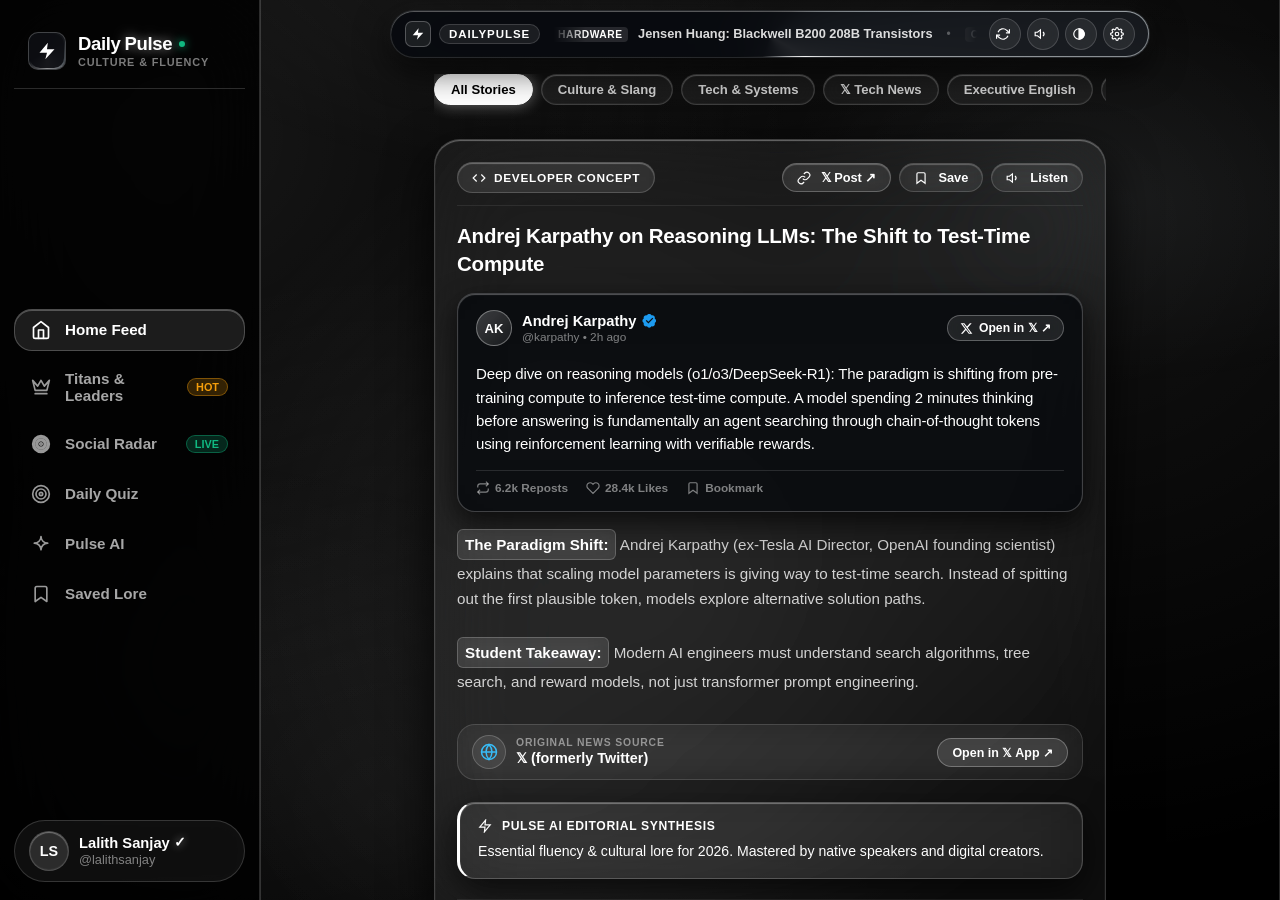
==== commit 106ae218: "Add short Open in Real App button with mobile deep linking across all feed posts" ====
--- a/index.html
+++ b/index.html
@@ -8,11 +8,11 @@
   <meta name="apple-mobile-web-app-status-bar-style" content="black-translucent">
   <title>DailyPulse • Global Systems & Fluency Engine</title>
   
-    <link rel="preload" href="styles.css?v=24" as="style">
-  <link rel="preload" href="app.js?v=24" as="script">
+    <link rel="preload" href="styles.css?v=25" as="style">
+  <link rel="preload" href="app.js?v=25" as="script">
   <link rel="icon" type="image/svg+xml" href="icon.svg">
   <link rel="manifest" href="manifest.json">
-  <link rel="stylesheet" href="styles.css?v=24">
+  <link rel="stylesheet" href="styles.css?v=25">
 </head>
 <body>
   <div class="social-app-shell">
@@ -525,6 +525,6 @@
   </div>
 
   <canvas id="confettiCanvas" style="position:fixed; top:0; left:0; width:100vw; height:100vh; pointer-events:none; z-index:9999;"></canvas>
-  <script src="app.js?v=24"></script>
+  <script src="app.js?v=25"></script>
 </body>
 </html>
--- a/styles.css
+++ b/styles.css
@@ -3550,3 +3550,109 @@
   color: #38bdf8;
   font-size: 0.82rem;
 }
+
+/* ============================================================
+   SHORT OPEN-IN-REAL-APP BUTTON & DEEP-LINK STYLING
+   ============================================================ */
+.footer-left-actions {
+  display: flex;
+  align-items: center;
+  gap: 8px;
+  flex-wrap: wrap;
+}
+
+.card-footer-pill-btn.open-real-app-pill-btn {
+  background: rgba(255, 255, 255, 0.09);
+  border: 1px solid rgba(255, 255, 255, 0.28);
+  color: #ffffff;
+  font-weight: 700;
+  cursor: pointer;
+  display: inline-flex;
+  align-items: center;
+  gap: 6px;
+  padding: 8px 14px;
+  border-radius: var(--radius-pill);
+  font-size: 0.82rem;
+  transition: all 0.2s cubic-bezier(0.16, 1, 0.3, 1);
+  box-shadow: inset 0 1px 1px rgba(255, 255, 255, 0.3);
+  text-decoration: none;
+}
+
+.card-footer-pill-btn.open-real-app-pill-btn:hover {
+  background: rgba(255, 255, 255, 0.22);
+  border-color: #ffffff;
+  transform: translateY(-1px);
+  box-shadow: 0 4px 16px rgba(255, 255, 255, 0.25);
+}
+
+.card-footer-pill-btn.open-real-app-pill-btn:active {
+  transform: scale(0.95);
+}
+
+.card-footer-pill-btn.open-real-app-pill-btn.x-btn {
+  background: rgba(29, 155, 240, 0.12);
+  border-color: rgba(29, 155, 240, 0.35);
+  color: #ffffff;
+}
+
+.card-footer-pill-btn.open-real-app-pill-btn.x-btn:hover {
+  background: rgba(29, 155, 240, 0.25);
+  border-color: #1d9bf0;
+  box-shadow: 0 4px 16px rgba(29, 155, 240, 0.3);
+}
+
+.card-footer-pill-btn.open-real-app-pill-btn.reddit-btn {
+  background: rgba(255, 69, 0, 0.12);
+  border-color: rgba(255, 69, 0, 0.35);
+  color: #ffffff;
+}
+
+.card-footer-pill-btn.open-real-app-pill-btn.reddit-btn:hover {
+  background: rgba(255, 69, 0, 0.25);
+  border-color: #ff4500;
+  box-shadow: 0 4px 16px rgba(255, 69, 0, 0.3);
+}
+
+.x-source-brand-pill.clickable-pill {
+  cursor: pointer;
+  background: rgba(255, 255, 255, 0.1);
+  border: 1px solid rgba(255, 255, 255, 0.28);
+  color: #ffffff;
+  border-radius: var(--radius-pill);
+  padding: 5px 12px;
+  font-size: 0.76rem;
+  font-weight: 700;
+  display: inline-flex;
+  align-items: center;
+  gap: 6px;
+  transition: all 0.2s ease;
+  backdrop-filter: blur(10px);
+  -webkit-backdrop-filter: blur(10px);
+}
+
+.x-source-brand-pill.clickable-pill:hover {
+  background: rgba(255, 255, 255, 0.22);
+  border-color: #ffffff;
+  transform: translateY(-1px);
+  box-shadow: 0 2px 10px rgba(255, 255, 255, 0.2);
+}
+
+.x-source-brand-pill.clickable-pill:active {
+  transform: scale(0.95);
+}
+
+.card-icon-action-btn.card-app-link-top-btn {
+  border-color: rgba(255, 255, 255, 0.25);
+  background: rgba(255, 255, 255, 0.08);
+  cursor: pointer;
+}
+
+.card-icon-action-btn.card-app-link-top-btn:hover {
+  background: rgba(255, 255, 255, 0.2);
+  border-color: #ffffff;
+}
+
+.stream-app-link-btn:hover {
+  color: #ffffff !important;
+  text-decoration: underline !important;
+}
--- a/styles.css
+++ b/styles.css
@@ -3550,3 +3550,109 @@
   color: #38bdf8;
   font-size: 0.82rem;
 }
+
+/* ============================================================
+   SHORT OPEN-IN-REAL-APP BUTTON & DEEP-LINK STYLING
+   ============================================================ */
+.footer-left-actions {
+  display: flex;
+  align-items: center;
+  gap: 8px;
+  flex-wrap: wrap;
+}
+
+.card-footer-pill-btn.open-real-app-pill-btn {
+  background: rgba(255, 255, 255, 0.09);
+  border: 1px solid rgba(255, 255, 255, 0.28);
+  color: #ffffff;
+  font-weight: 700;
+  cursor: pointer;
+  display: inline-flex;
+  align-items: center;
+  gap: 6px;
+  padding: 8px 14px;
+  border-radius: var(--radius-pill);
+  font-size: 0.82rem;
+  transition: all 0.2s cubic-bezier(0.16, 1, 0.3, 1);
+  box-shadow: inset 0 1px 1px rgba(255, 255, 255, 0.3);
+  text-decoration: none;
+}
+
+.card-footer-pill-btn.open-real-app-pill-btn:hover {
+  background: rgba(255, 255, 255, 0.22);
+  border-color: #ffffff;
+  transform: translateY(-1px);
+  box-shadow: 0 4px 16px rgba(255, 255, 255, 0.25);
+}
+
+.card-footer-pill-btn.open-real-app-pill-btn:active {
+  transform: scale(0.95);
+}
+
+.card-footer-pill-btn.open-real-app-pill-btn.x-btn {
+  background: rgba(29, 155, 240, 0.12);
+  border-color: rgba(29, 155, 240, 0.35);
+  color: #ffffff;
+}
+
+.card-footer-pill-btn.open-real-app-pill-btn.x-btn:hover {
+  background: rgba(29, 155, 240, 0.25);
+  border-color: #1d9bf0;
+  box-shadow: 0 4px 16px rgba(29, 155, 240, 0.3);
+}
+
+.card-footer-pill-btn.open-real-app-pill-btn.reddit-btn {
+  background: rgba(255, 69, 0, 0.12);
+  border-color: rgba(255, 69, 0, 0.35);
+  color: #ffffff;
+}
+
+.card-footer-pill-btn.open-real-app-pill-btn.reddit-btn:hover {
+  background: rgba(255, 69, 0, 0.25);
+  border-color: #ff4500;
+  box-shadow: 0 4px 16px rgba(255, 69, 0, 0.3);
+}
+
+.x-source-brand-pill.clickable-pill {
+  cursor: pointer;
+  background: rgba(255, 255, 255, 0.1);
+  border: 1px solid rgba(255, 255, 255, 0.28);
+  color: #ffffff;
+  border-radius: var(--radius-pill);
+  padding: 5px 12px;
+  font-size: 0.76rem;
+  font-weight: 700;
+  display: inline-flex;
+  align-items: center;
+  gap: 6px;
+  transition: all 0.2s ease;
+  backdrop-filter: blur(10px);
+  -webkit-backdrop-filter: blur(10px);
+}
+
+.x-source-brand-pill.clickable-pill:hover {
+  background: rgba(255, 255, 255, 0.22);
+  border-color: #ffffff;
+  transform: translateY(-1px);
+  box-shadow: 0 2px 10px rgba(255, 255, 255, 0.2);
+}
+
+.x-source-brand-pill.clickable-pill:active {
+  transform: scale(0.95);
+}
+
+.card-icon-action-btn.card-app-link-top-btn {
+  border-color: rgba(255, 255, 255, 0.25);
+  background: rgba(255, 255, 255, 0.08);
+  cursor: pointer;
+}
+
+.card-icon-action-btn.card-app-link-top-btn:hover {
+  background: rgba(255, 255, 255, 0.2);
+  border-color: #ffffff;
+}
+
+.stream-app-link-btn:hover {
+  color: #ffffff !important;
+  text-decoration: underline !important;
+}
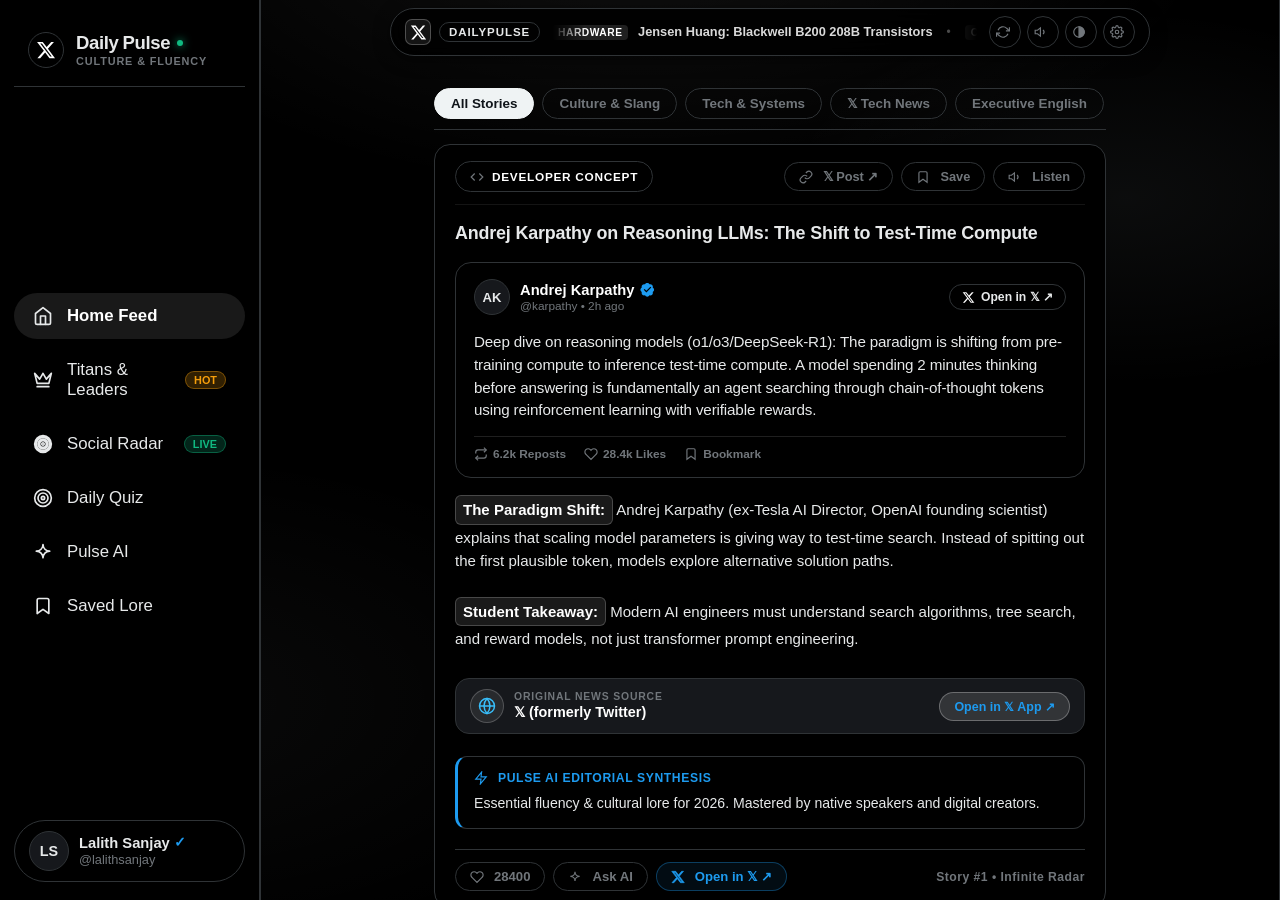
==== commit 411cce69: "Deploy plain Twitter/X Lights Out theme: pure black canvas, 1px #2f3336 borders, crisp typography, a" ====
--- a/index.html
+++ b/index.html
@@ -8,11 +8,11 @@
   <meta name="apple-mobile-web-app-status-bar-style" content="black-translucent">
   <title>DailyPulse • Global Systems & Fluency Engine</title>
   
-    <link rel="preload" href="styles.css?v=25" as="style">
-  <link rel="preload" href="app.js?v=25" as="script">
+    <link rel="preload" href="styles.css?v=26" as="style">
+  <link rel="preload" href="app.js?v=26" as="script">
   <link rel="icon" type="image/svg+xml" href="icon.svg">
   <link rel="manifest" href="manifest.json">
-  <link rel="stylesheet" href="styles.css?v=25">
+  <link rel="stylesheet" href="styles.css?v=26">
 </head>
 <body>
   <div class="social-app-shell">
@@ -24,9 +24,9 @@
       <aside class="x-desktop-nav">
         <!-- Sidebar Top Brand Header -->
         <div class="sidebar-brand-box" id="sidebarBrandBtn" title="DailyPulse: Global Culture & Fluency">
-          <div class="x-brand-emblem">
-            <svg class="x-brand-svg" viewBox="0 0 24 24" fill="none">
-              <path d="M13 2 L3 14 H12 L10 22 L21 10 H12 L13 2 Z" fill="#ffffff" />
+          <div class="x-brand-emblem" style="width:36px; height:36px; display:flex; align-items:center; justify-content:center; background:#000; border:1px solid #2f3336; border-radius:50%;">
+            <svg class="x-brand-svg" viewBox="0 0 24 24" fill="#ffffff" style="width:20px; height:20px;">
+              <path d="M18.244 2.25h3.308l-7.227 8.26 8.502 11.24H16.17l-5.214-6.817L4.99 21.75H1.68l7.73-8.835L1.254 2.25H8.08l4.713 6.231zm-1.161 17.52h1.833L7.084 4.126H5.117z"/>
             </svg>
           </div>
           <div class="pulse-brand-text">
@@ -113,9 +113,9 @@
             
             <!-- Left Live Beacon & Home Trigger -->
             <div class="island-left-meta" id="brandLogoBtn" title="DailyPulse">
-              <div class="island-logo-emblem">
-                <svg class="island-brand-svg" viewBox="0 0 24 24" fill="none">
-                  <path d="M13 2 L3 14 H12 L10 22 L21 10 H12 L13 2 Z" fill="#ffffff" />
+              <div class="island-logo-emblem" style="display:flex; align-items:center; justify-content:center;">
+                <svg class="island-brand-svg" viewBox="0 0 24 24" fill="#ffffff" style="width:17px; height:17px;">
+                  <path d="M18.244 2.25h3.308l-7.227 8.26 8.502 11.24H16.17l-5.214-6.817L4.99 21.75H1.68l7.73-8.835L1.254 2.25H8.08l4.713 6.231zm-1.161 17.52h1.833L7.084 4.126H5.117z"/>
                 </svg>
               </div>
               <span class="island-badge-label">DAILYPULSE</span>
@@ -525,6 +525,6 @@
   </div>
 
   <canvas id="confettiCanvas" style="position:fixed; top:0; left:0; width:100vw; height:100vh; pointer-events:none; z-index:9999;"></canvas>
-  <script src="app.js?v=25"></script>
+  <script src="app.js?v=26"></script>
 </body>
 </html>
--- a/styles.css
+++ b/styles.css
@@ -3656,3 +3656,633 @@
   color: #ffffff !important;
   text-decoration: underline !important;
 }
+
+
+/* ============================================================
+   PLAIN TWITTER / 𝕏 OFFICIAL "LIGHTS OUT" DESIGN SYSTEM
+   Same-to-same Twitter clean plain theme: pitch black, #2f3336 border, zero orb/glow
+   ============================================================ */
+
+:root {
+  --app-bg: #000000;
+  --x-black: #000000;
+  --x-card-bg: #000000;
+  --x-card-hover: rgba(255, 255, 255, 0.03);
+  --x-module-bg: #16181c;
+  --x-border: #2f3336;
+  --x-border-light: #202327;
+  --x-border-hover: #536471;
+  --x-text-primary: #e7e9ea;
+  --x-text-secondary: #71767b;
+  --x-text-muted: #71767b;
+  --x-blue: #1d9bf0;
+  --x-blue-hover: #1a8cd8;
+  --x-blue-light: rgba(29, 155, 240, 0.1);
+  --x-like: #f91880;
+  --x-repost: #00ba7c;
+  --x-pill-bg: #eff3f4;
+  --x-pill-text: #0f1419;
+
+  /* Aliases mapped to Plain Twitter specifications */
+  --glass-card: #000000;
+  --glass-card-hover: rgba(255, 255, 255, 0.03);
+  --glass-card-active: rgba(255, 255, 255, 0.06);
+  --glass-header: rgba(0, 0, 0, 0.85);
+  --glass-nav: #000000;
+  --glass-embed: #16181c;
+  
+  --glass-border: #2f3336;
+  --glass-border-hover: #536471;
+  --glass-border-strong: #71767b;
+  
+  --glass-blur: none;
+  --glass-shadow: none;
+  --glass-inset: none;
+
+  --text-primary: #e7e9ea;
+  --text-secondary: #71767b;
+  --text-muted: #71767b;
+  
+  --accent-btn-bg: #eff3f4;
+  --accent-btn-text: #0f1419;
+  --accent-gold: #ffd400;
+  --accent-orange: #f91880;
+  --accent-emerald: #00ba7c;
+
+  --font-social: -apple-system, BlinkMacSystemFont, "Segoe UI", Roboto, Helvetica, Arial, sans-serif;
+  --radius-sm: 8px;
+  --radius-md: 16px;
+  --radius-lg: 16px;
+  --radius-pill: 9999px;
+  --transition: all 0.15s ease;
+}
+
+/* Base Plain Twitter Background (Strictly Pure Black, No Orbs) */
+body {
+  background-color: #000000 !important;
+  background-image: none !important;
+  color: var(--text-primary) !important;
+  font-family: var(--font-social);
+  overflow-x: hidden;
+  min-height: 100vh;
+  min-height: 100dvh;
+  -webkit-font-smoothing: antialiased;
+  transition: background-color 0.18s ease;
+}
+
+/* Twitter Dim Alternate Theme */
+body.theme-twitter-dim {
+  --app-bg: #15202b !important;
+  --glass-card: #15202b !important;
+  --glass-card-hover: rgba(255, 255, 255, 0.03) !important;
+  --glass-header: rgba(21, 32, 43, 0.85) !important;
+  --glass-nav: #15202b !important;
+  --glass-embed: #1e2732 !important;
+  --glass-border: #38444d !important;
+  --text-primary: #f7f9f9 !important;
+  --text-secondary: #8b98a5 !important;
+  --text-muted: #8b98a5 !important;
+  --x-border: #38444d !important;
+  --x-module-bg: #1e2732 !important;
+  background-color: #15202b !important;
+}
+
+/* Disable all pseudo aurora spinners */
+.dynamic-island-capsule::before,
+.dynamic-island-capsule::after,
+.x-brand-emblem::before,
+.x-brand-emblem::after,
+.pulse-radar-halo {
+  display: none !important;
+}
+
+/* Sticky Twitter Header Bar / Island */
+.floating-island-container {
+  position: sticky !important;
+  top: 0 !important;
+  z-index: 250 !important;
+  width: 100% !important;
+  padding: 8px 16px !important;
+  margin-bottom: 6px !important;
+}
+
+.dynamic-island-capsule {
+  background: rgba(0, 0, 0, 0.85) !important;
+  backdrop-filter: blur(12px) !important;
+  -webkit-backdrop-filter: blur(12px) !important;
+  border: 1px solid #2f3336 !important;
+  border-radius: var(--radius-pill) !important;
+  box-shadow: 0 4px 16px rgba(0, 0, 0, 0.5) !important;
+  height: 48px !important;
+}
+
+.dynamic-island-capsule:hover {
+  border-color: #536471 !important;
+  box-shadow: 0 4px 20px rgba(0, 0, 0, 0.7) !important;
+}
+
+.island-icon-btn {
+  background: transparent !important;
+  border: 1px solid #2f3336 !important;
+  color: #71767b !important;
+  box-shadow: none !important;
+  backdrop-filter: none !important;
+}
+
+.island-icon-btn:hover {
+  background: rgba(239, 243, 244, 0.1) !important;
+  color: #e7e9ea !important;
+  border-color: #536471 !important;
+  transform: none !important;
+}
+
+.island-badge-label {
+  background: transparent !important;
+  border: 1px solid #2f3336 !important;
+  color: #e7e9ea !important;
+}
+
+.island-stat-chip {
+  background: transparent !important;
+  border: 1px solid #2f3336 !important;
+  color: #e7e9ea !important;
+  box-shadow: none !important;
+  backdrop-filter: none !important;
+}
+
+/* Desktop Sidebar */
+.x-desktop-nav {
+  background: #000000 !important;
+  border-right: 1px solid #2f3336 !important;
+  backdrop-filter: none !important;
+  -webkit-backdrop-filter: none !important;
+}
+
+.sidebar-brand-box {
+  border-bottom: 1px solid #2f3336 !important;
+}
+
+.sidebar-brand-box:hover {
+  background: rgba(239, 243, 244, 0.08) !important;
+}
+
+.x-brand-emblem {
+  background: #000000 !important;
+  border: 1px solid #2f3336 !important;
+  box-shadow: none !important;
+}
+
+.brand-title-daily {
+  color: #e7e9ea !important;
+}
+
+.brand-title-pulse {
+  color: #e7e9ea !important;
+  text-shadow: none !important;
+}
+
+.x-nav-button {
+  color: #e7e9ea !important;
+  border-radius: 9999px !important;
+  padding: 12px 18px !important;
+  font-size: 1.05rem !important;
+  font-weight: 500 !important;
+  transition: background-color 0.15s ease !important;
+}
+
+.x-nav-button .nav-svg-icon {
+  stroke: #e7e9ea !important;
+}
+
+.x-nav-button:hover {
+  background: rgba(239, 243, 244, 0.1) !important;
+  border-color: transparent !important;
+}
+
+.x-nav-button.active {
+  background: rgba(239, 243, 244, 0.1) !important;
+  color: #ffffff !important;
+  font-weight: 800 !important;
+  border-color: transparent !important;
+  box-shadow: none !important;
+}
+
+.x-profile-strip {
+  background: transparent !important;
+  border: 1px solid #2f3336 !important;
+  box-shadow: none !important;
+  backdrop-filter: none !important;
+}
+
+.x-profile-strip:hover {
+  background: rgba(239, 243, 244, 0.08) !important;
+}
+
+.x-avatar {
+  background: #16181c !important;
+  border: 1px solid #2f3336 !important;
+  color: #e7e9ea !important;
+  box-shadow: none !important;
+}
+
+.verified-badge {
+  color: #1d9bf0 !important;
+  filter: none !important;
+}
+
+/* Category Filter Tabs (Plain Twitter Style) */
+.category-filter-bar {
+  margin-bottom: 14px !important;
+  border-bottom: 1px solid #2f3336 !important;
+  padding-bottom: 10px !important;
+}
+
+.category-pill {
+  background: transparent !important;
+  border: 1px solid #2f3336 !important;
+  color: #71767b !important;
+  padding: 7px 16px !important;
+  border-radius: 9999px !important;
+  font-size: 0.84rem !important;
+  font-weight: 600 !important;
+  backdrop-filter: none !important;
+  -webkit-backdrop-filter: none !important;
+  box-shadow: none !important;
+  transition: all 0.15s ease !important;
+}
+
+.category-pill:hover {
+  background: rgba(239, 243, 244, 0.08) !important;
+  color: #e7e9ea !important;
+  border-color: #536471 !important;
+}
+
+.category-pill.active {
+  background: #eff3f4 !important;
+  color: #0f1419 !important;
+  border-color: #eff3f4 !important;
+  font-weight: 800 !important;
+  box-shadow: none !important;
+}
+
+/* Feed Timeline & Cards (Plain Twitter Feed) */
+.social-timeline {
+  border-right: 1px solid #2f3336 !important;
+}
+
+.social-post-card {
+  background: #000000 !important;
+  backdrop-filter: none !important;
+  -webkit-backdrop-filter: none !important;
+  border: 1px solid #2f3336 !important;
+  border-radius: 16px !important;
+  padding: 16px 20px !important;
+  margin-bottom: 12px !important;
+  box-shadow: none !important;
+  transition: background-color 0.15s ease, border-color 0.15s ease !important;
+}
+
+.social-post-card:hover {
+  background: rgba(255, 255, 255, 0.02) !important;
+  border-color: #2f3336 !important;
+  box-shadow: none !important;
+}
+
+.card-category-tag {
+  background: transparent !important;
+  border: 1px solid #2f3336 !important;
+  color: #71767b !important;
+  box-shadow: none !important;
+}
+
+.post-headline-text {
+  font-size: 1.12rem !important;
+  font-weight: 700 !important;
+  line-height: 1.4 !important;
+  color: #e7e9ea !important;
+}
+
+.post-narrative {
+  color: #e7e9ea !important;
+  font-size: 0.94rem !important;
+  line-height: 1.55 !important;
+}
+
+/* Twitter Tweet Embed (Clean Plain Border) */
+.x-tweet-card-embed {
+  background: #000000 !important;
+  border: 1px solid #2f3336 !important;
+  border-radius: 16px !important;
+  padding: 16px 18px !important;
+  box-shadow: none !important;
+  backdrop-filter: none !important;
+  -webkit-backdrop-filter: none !important;
+}
+
+.x-tweet-card-embed:hover {
+  border-color: #536471 !important;
+}
+
+.x-tweet-body-text {
+  color: #e7e9ea !important;
+  font-size: 0.95rem !important;
+  line-height: 1.5 !important;
+}
+
+.x-source-brand-pill {
+  background: transparent !important;
+  border: 1px solid #2f3336 !important;
+  color: #e7e9ea !important;
+  box-shadow: none !important;
+  backdrop-filter: none !important;
+}
+
+.x-source-brand-pill.clickable-pill:hover {
+  background: rgba(239, 243, 244, 0.1) !important;
+  border-color: #536471 !important;
+}
+
+.x-tweet-avatar-ring {
+  background: #16181c !important;
+  border: 1px solid #2f3336 !important;
+  color: #e7e9ea !important;
+}
+
+.x-metric-item {
+  color: #71767b !important;
+  transition: color 0.15s ease !important;
+}
+
+.x-metric-item:hover {
+  color: #1d9bf0 !important;
+}
+
+/* Card News Source Citation Box */
+.card-news-source-box {
+  background: #16181c !important;
+  border: 1px solid #2f3336 !important;
+  border-radius: 14px !important;
+  padding: 10px 14px !important;
+  margin: 12px 0 6px 0 !important;
+  box-shadow: none !important;
+  backdrop-filter: none !important;
+}
+
+.card-news-source-box:hover {
+  border-color: #536471 !important;
+  background: #1c1f24 !important;
+  box-shadow: none !important;
+  transform: none !important;
+}
+
+.source-direct-link {
+  color: #1d9bf0 !important;
+  font-weight: 700 !important;
+}
+
+/* Community Note (Plain Twitter Style) */
+.x-community-note {
+  background: #000000 !important;
+  border: 1px solid #2f3336 !important;
+  border-left: 3.5px solid #1d9bf0 !important;
+  border-radius: 12px !important;
+  padding: 14px 16px !important;
+  box-shadow: none !important;
+  backdrop-filter: none !important;
+  animation: none !important;
+}
+
+.note-header {
+  color: #1d9bf0 !important;
+  font-weight: 700 !important;
+}
+
+.note-body {
+  color: #e7e9ea !important;
+}
+
+/* Card Action Footer Buttons (Plain Twitter Style) */
+.card-footer-action-bar {
+  border-top: 1px solid #2f3336 !important;
+  padding-top: 12px !important;
+  margin-top: 4px !important;
+}
+
+.card-footer-pill-btn {
+  background: transparent !important;
+  border: 1px solid #2f3336 !important;
+  color: #71767b !important;
+  padding: 6px 14px !important;
+  border-radius: 9999px !important;
+  font-size: 0.82rem !important;
+  font-weight: 600 !important;
+  box-shadow: none !important;
+  backdrop-filter: none !important;
+  -webkit-backdrop-filter: none !important;
+  transition: all 0.15s ease !important;
+}
+
+.card-footer-pill-btn:hover {
+  background: rgba(239, 243, 244, 0.08) !important;
+  color: #e7e9ea !important;
+  border-color: #536471 !important;
+  transform: none !important;
+}
+
+.card-footer-pill-btn.liked {
+  color: #f91880 !important;
+  border-color: rgba(249, 24, 128, 0.4) !important;
+  background: rgba(249, 24, 128, 0.1) !important;
+  box-shadow: none !important;
+  filter: none !important;
+}
+
+.card-footer-pill-btn.open-real-app-pill-btn.x-btn {
+  background: rgba(29, 155, 240, 0.08) !important;
+  border-color: rgba(29, 155, 240, 0.35) !important;
+  color: #1d9bf0 !important;
+  font-weight: 700 !important;
+}
+
+.card-footer-pill-btn.open-real-app-pill-btn.x-btn:hover {
+  background: rgba(29, 155, 240, 0.18) !important;
+  border-color: #1d9bf0 !important;
+  color: #ffffff !important;
+  box-shadow: none !important;
+}
+
+.card-footer-pill-btn.open-real-app-pill-btn.reddit-btn {
+  background: rgba(255, 69, 0, 0.08) !important;
+  border-color: rgba(255, 69, 0, 0.35) !important;
+  color: #ff4500 !important;
+}
+
+.card-footer-pill-btn.open-real-app-pill-btn.reddit-btn:hover {
+  background: rgba(255, 69, 0, 0.18) !important;
+  border-color: #ff4500 !important;
+  color: #ffffff !important;
+  box-shadow: none !important;
+}
+
+.card-icon-action-btn {
+  background: transparent !important;
+  border: 1px solid #2f3336 !important;
+  color: #71767b !important;
+  box-shadow: none !important;
+  backdrop-filter: none !important;
+}
+
+.card-icon-action-btn:hover {
+  background: rgba(239, 243, 244, 0.08) !important;
+  color: #e7e9ea !important;
+  border-color: #536471 !important;
+}
+
+/* Aesthetic banners (Brat Summer, Jensen Blackwell, etc.) */
+.aesthetic-visual-banner {
+  background: #16181c !important;
+  border: 1px solid #2f3336 !important;
+  border-radius: 14px !important;
+  box-shadow: none !important;
+  backdrop-filter: none !important;
+}
+
+.art-vector-card {
+  background: #000000 !important;
+  border: 1px solid #2f3336 !important;
+  border-radius: 10px !important;
+}
+
+.sound-mini-btn {
+  background: transparent !important;
+  border: 1px solid #2f3336 !important;
+}
+
+/* Mobile Bottom Navigation (Plain Twitter) */
+.social-bottom-nav {
+  background: rgba(0, 0, 0, 0.9) !important;
+  backdrop-filter: blur(12px) !important;
+  -webkit-backdrop-filter: blur(12px) !important;
+  border-top: 1px solid #2f3336 !important;
+  box-shadow: none !important;
+}
+
+.nav-bottom-item {
+  color: #71767b !important;
+}
+
+.nav-bottom-item.active {
+  color: #ffffff !important;
+  border-color: transparent !important;
+}
+
+/* Mobile Pull-to-refresh */
+.pull-refresh-capsule {
+  background: #000000 !important;
+  border: 1px solid #2f3336 !important;
+  color: #71767b !important;
+  box-shadow: none !important;
+}
+
+.pull-refresh-icon {
+  color: #1d9bf0 !important;
+}
+
+/* All-Caught-Up banner */
+.all-caught-up-banner {
+  background: #000000 !important;
+  border: 1px solid #2f3336 !important;
+  border-radius: 16px !important;
+  box-shadow: none !important;
+}
+
+.caught-up-badge-sheen {
+  background: #16181c !important;
+  border: 1px solid #2f3336 !important;
+}
+
+/* AI Chat Pane (Twitter DM Style) */
+.dm-bubble.ai {
+  background: #16181c !important;
+  border: 1px solid #2f3336 !important;
+  color: #e7e9ea !important;
+  box-shadow: none !important;
+  backdrop-filter: none !important;
+}
+
+.dm-bubble.user {
+  background: #1d9bf0 !important;
+  color: #ffffff !important;
+  border: none !important;
+  box-shadow: none !important;
+}
+
+.dm-composer-bar {
+  background: #202327 !important;
+  border: 1px solid #2f3336 !important;
+  border-radius: 9999px !important;
+  box-shadow: none !important;
+  backdrop-filter: none !important;
+  padding: 4px 6px 4px 14px !important;
+  animation: none !important;
+}
+
+.dm-input {
+  background: transparent !important;
+  color: #e7e9ea !important;
+  border: none !important;
+}
+
+.dm-send-btn {
+  background: #1d9bf0 !important;
+  color: #ffffff !important;
+  border: none !important;
+  border-radius: 50% !important;
+}
+
+.ai-college-card .cheat-block {
+  background: #000000 !important;
+  border: 1px solid #2f3336 !important;
+  border-radius: 12px !important;
+}
+
+/* Radar Stream Cards */
+.radar-stream-card {
+  background: #000000 !important;
+  border: 1px solid #2f3336 !important;
+  border-radius: 16px !important;
+  box-shadow: none !important;
+  backdrop-filter: none !important;
+}
+
+.radar-tab-pill {
+  background: transparent !important;
+  border: 1px solid #2f3336 !important;
+  color: #71767b !important;
+}
+
+.radar-tab-pill.active {
+  background: #eff3f4 !important;
+  color: #0f1419 !important;
+  border-color: #eff3f4 !important;
+}
+
+/* Quiz Stage Box */
+.quiz-stage-box {
+  background: #000000 !important;
+  border: 1px solid #2f3336 !important;
+  border-radius: 16px !important;
+  box-shadow: none !important;
+  backdrop-filter: none !important;
+}
+
+.quiz-option-btn {
+  background: #000000 !important;
+  border: 1px solid #2f3336 !important;
+  color: #e7e9ea !important;
+}
+
+.quiz-option-btn:hover {
+  background: #16181c !important;
+  border-color: #536471 !important;
+}
--- a/styles.css
+++ b/styles.css
@@ -3656,3 +3656,633 @@
   color: #ffffff !important;
   text-decoration: underline !important;
 }
+
+
+/* ============================================================
+   PLAIN TWITTER / 𝕏 OFFICIAL "LIGHTS OUT" DESIGN SYSTEM
+   Same-to-same Twitter clean plain theme: pitch black, #2f3336 border, zero orb/glow
+   ============================================================ */
+
+:root {
+  --app-bg: #000000;
+  --x-black: #000000;
+  --x-card-bg: #000000;
+  --x-card-hover: rgba(255, 255, 255, 0.03);
+  --x-module-bg: #16181c;
+  --x-border: #2f3336;
+  --x-border-light: #202327;
+  --x-border-hover: #536471;
+  --x-text-primary: #e7e9ea;
+  --x-text-secondary: #71767b;
+  --x-text-muted: #71767b;
+  --x-blue: #1d9bf0;
+  --x-blue-hover: #1a8cd8;
+  --x-blue-light: rgba(29, 155, 240, 0.1);
+  --x-like: #f91880;
+  --x-repost: #00ba7c;
+  --x-pill-bg: #eff3f4;
+  --x-pill-text: #0f1419;
+
+  /* Aliases mapped to Plain Twitter specifications */
+  --glass-card: #000000;
+  --glass-card-hover: rgba(255, 255, 255, 0.03);
+  --glass-card-active: rgba(255, 255, 255, 0.06);
+  --glass-header: rgba(0, 0, 0, 0.85);
+  --glass-nav: #000000;
+  --glass-embed: #16181c;
+  
+  --glass-border: #2f3336;
+  --glass-border-hover: #536471;
+  --glass-border-strong: #71767b;
+  
+  --glass-blur: none;
+  --glass-shadow: none;
+  --glass-inset: none;
+
+  --text-primary: #e7e9ea;
+  --text-secondary: #71767b;
+  --text-muted: #71767b;
+  
+  --accent-btn-bg: #eff3f4;
+  --accent-btn-text: #0f1419;
+  --accent-gold: #ffd400;
+  --accent-orange: #f91880;
+  --accent-emerald: #00ba7c;
+
+  --font-social: -apple-system, BlinkMacSystemFont, "Segoe UI", Roboto, Helvetica, Arial, sans-serif;
+  --radius-sm: 8px;
+  --radius-md: 16px;
+  --radius-lg: 16px;
+  --radius-pill: 9999px;
+  --transition: all 0.15s ease;
+}
+
+/* Base Plain Twitter Background (Strictly Pure Black, No Orbs) */
+body {
+  background-color: #000000 !important;
+  background-image: none !important;
+  color: var(--text-primary) !important;
+  font-family: var(--font-social);
+  overflow-x: hidden;
+  min-height: 100vh;
+  min-height: 100dvh;
+  -webkit-font-smoothing: antialiased;
+  transition: background-color 0.18s ease;
+}
+
+/* Twitter Dim Alternate Theme */
+body.theme-twitter-dim {
+  --app-bg: #15202b !important;
+  --glass-card: #15202b !important;
+  --glass-card-hover: rgba(255, 255, 255, 0.03) !important;
+  --glass-header: rgba(21, 32, 43, 0.85) !important;
+  --glass-nav: #15202b !important;
+  --glass-embed: #1e2732 !important;
+  --glass-border: #38444d !important;
+  --text-primary: #f7f9f9 !important;
+  --text-secondary: #8b98a5 !important;
+  --text-muted: #8b98a5 !important;
+  --x-border: #38444d !important;
+  --x-module-bg: #1e2732 !important;
+  background-color: #15202b !important;
+}
+
+/* Disable all pseudo aurora spinners */
+.dynamic-island-capsule::before,
+.dynamic-island-capsule::after,
+.x-brand-emblem::before,
+.x-brand-emblem::after,
+.pulse-radar-halo {
+  display: none !important;
+}
+
+/* Sticky Twitter Header Bar / Island */
+.floating-island-container {
+  position: sticky !important;
+  top: 0 !important;
+  z-index: 250 !important;
+  width: 100% !important;
+  padding: 8px 16px !important;
+  margin-bottom: 6px !important;
+}
+
+.dynamic-island-capsule {
+  background: rgba(0, 0, 0, 0.85) !important;
+  backdrop-filter: blur(12px) !important;
+  -webkit-backdrop-filter: blur(12px) !important;
+  border: 1px solid #2f3336 !important;
+  border-radius: var(--radius-pill) !important;
+  box-shadow: 0 4px 16px rgba(0, 0, 0, 0.5) !important;
+  height: 48px !important;
+}
+
+.dynamic-island-capsule:hover {
+  border-color: #536471 !important;
+  box-shadow: 0 4px 20px rgba(0, 0, 0, 0.7) !important;
+}
+
+.island-icon-btn {
+  background: transparent !important;
+  border: 1px solid #2f3336 !important;
+  color: #71767b !important;
+  box-shadow: none !important;
+  backdrop-filter: none !important;
+}
+
+.island-icon-btn:hover {
+  background: rgba(239, 243, 244, 0.1) !important;
+  color: #e7e9ea !important;
+  border-color: #536471 !important;
+  transform: none !important;
+}
+
+.island-badge-label {
+  background: transparent !important;
+  border: 1px solid #2f3336 !important;
+  color: #e7e9ea !important;
+}
+
+.island-stat-chip {
+  background: transparent !important;
+  border: 1px solid #2f3336 !important;
+  color: #e7e9ea !important;
+  box-shadow: none !important;
+  backdrop-filter: none !important;
+}
+
+/* Desktop Sidebar */
+.x-desktop-nav {
+  background: #000000 !important;
+  border-right: 1px solid #2f3336 !important;
+  backdrop-filter: none !important;
+  -webkit-backdrop-filter: none !important;
+}
+
+.sidebar-brand-box {
+  border-bottom: 1px solid #2f3336 !important;
+}
+
+.sidebar-brand-box:hover {
+  background: rgba(239, 243, 244, 0.08) !important;
+}
+
+.x-brand-emblem {
+  background: #000000 !important;
+  border: 1px solid #2f3336 !important;
+  box-shadow: none !important;
+}
+
+.brand-title-daily {
+  color: #e7e9ea !important;
+}
+
+.brand-title-pulse {
+  color: #e7e9ea !important;
+  text-shadow: none !important;
+}
+
+.x-nav-button {
+  color: #e7e9ea !important;
+  border-radius: 9999px !important;
+  padding: 12px 18px !important;
+  font-size: 1.05rem !important;
+  font-weight: 500 !important;
+  transition: background-color 0.15s ease !important;
+}
+
+.x-nav-button .nav-svg-icon {
+  stroke: #e7e9ea !important;
+}
+
+.x-nav-button:hover {
+  background: rgba(239, 243, 244, 0.1) !important;
+  border-color: transparent !important;
+}
+
+.x-nav-button.active {
+  background: rgba(239, 243, 244, 0.1) !important;
+  color: #ffffff !important;
+  font-weight: 800 !important;
+  border-color: transparent !important;
+  box-shadow: none !important;
+}
+
+.x-profile-strip {
+  background: transparent !important;
+  border: 1px solid #2f3336 !important;
+  box-shadow: none !important;
+  backdrop-filter: none !important;
+}
+
+.x-profile-strip:hover {
+  background: rgba(239, 243, 244, 0.08) !important;
+}
+
+.x-avatar {
+  background: #16181c !important;
+  border: 1px solid #2f3336 !important;
+  color: #e7e9ea !important;
+  box-shadow: none !important;
+}
+
+.verified-badge {
+  color: #1d9bf0 !important;
+  filter: none !important;
+}
+
+/* Category Filter Tabs (Plain Twitter Style) */
+.category-filter-bar {
+  margin-bottom: 14px !important;
+  border-bottom: 1px solid #2f3336 !important;
+  padding-bottom: 10px !important;
+}
+
+.category-pill {
+  background: transparent !important;
+  border: 1px solid #2f3336 !important;
+  color: #71767b !important;
+  padding: 7px 16px !important;
+  border-radius: 9999px !important;
+  font-size: 0.84rem !important;
+  font-weight: 600 !important;
+  backdrop-filter: none !important;
+  -webkit-backdrop-filter: none !important;
+  box-shadow: none !important;
+  transition: all 0.15s ease !important;
+}
+
+.category-pill:hover {
+  background: rgba(239, 243, 244, 0.08) !important;
+  color: #e7e9ea !important;
+  border-color: #536471 !important;
+}
+
+.category-pill.active {
+  background: #eff3f4 !important;
+  color: #0f1419 !important;
+  border-color: #eff3f4 !important;
+  font-weight: 800 !important;
+  box-shadow: none !important;
+}
+
+/* Feed Timeline & Cards (Plain Twitter Feed) */
+.social-timeline {
+  border-right: 1px solid #2f3336 !important;
+}
+
+.social-post-card {
+  background: #000000 !important;
+  backdrop-filter: none !important;
+  -webkit-backdrop-filter: none !important;
+  border: 1px solid #2f3336 !important;
+  border-radius: 16px !important;
+  padding: 16px 20px !important;
+  margin-bottom: 12px !important;
+  box-shadow: none !important;
+  transition: background-color 0.15s ease, border-color 0.15s ease !important;
+}
+
+.social-post-card:hover {
+  background: rgba(255, 255, 255, 0.02) !important;
+  border-color: #2f3336 !important;
+  box-shadow: none !important;
+}
+
+.card-category-tag {
+  background: transparent !important;
+  border: 1px solid #2f3336 !important;
+  color: #71767b !important;
+  box-shadow: none !important;
+}
+
+.post-headline-text {
+  font-size: 1.12rem !important;
+  font-weight: 700 !important;
+  line-height: 1.4 !important;
+  color: #e7e9ea !important;
+}
+
+.post-narrative {
+  color: #e7e9ea !important;
+  font-size: 0.94rem !important;
+  line-height: 1.55 !important;
+}
+
+/* Twitter Tweet Embed (Clean Plain Border) */
+.x-tweet-card-embed {
+  background: #000000 !important;
+  border: 1px solid #2f3336 !important;
+  border-radius: 16px !important;
+  padding: 16px 18px !important;
+  box-shadow: none !important;
+  backdrop-filter: none !important;
+  -webkit-backdrop-filter: none !important;
+}
+
+.x-tweet-card-embed:hover {
+  border-color: #536471 !important;
+}
+
+.x-tweet-body-text {
+  color: #e7e9ea !important;
+  font-size: 0.95rem !important;
+  line-height: 1.5 !important;
+}
+
+.x-source-brand-pill {
+  background: transparent !important;
+  border: 1px solid #2f3336 !important;
+  color: #e7e9ea !important;
+  box-shadow: none !important;
+  backdrop-filter: none !important;
+}
+
+.x-source-brand-pill.clickable-pill:hover {
+  background: rgba(239, 243, 244, 0.1) !important;
+  border-color: #536471 !important;
+}
+
+.x-tweet-avatar-ring {
+  background: #16181c !important;
+  border: 1px solid #2f3336 !important;
+  color: #e7e9ea !important;
+}
+
+.x-metric-item {
+  color: #71767b !important;
+  transition: color 0.15s ease !important;
+}
+
+.x-metric-item:hover {
+  color: #1d9bf0 !important;
+}
+
+/* Card News Source Citation Box */
+.card-news-source-box {
+  background: #16181c !important;
+  border: 1px solid #2f3336 !important;
+  border-radius: 14px !important;
+  padding: 10px 14px !important;
+  margin: 12px 0 6px 0 !important;
+  box-shadow: none !important;
+  backdrop-filter: none !important;
+}
+
+.card-news-source-box:hover {
+  border-color: #536471 !important;
+  background: #1c1f24 !important;
+  box-shadow: none !important;
+  transform: none !important;
+}
+
+.source-direct-link {
+  color: #1d9bf0 !important;
+  font-weight: 700 !important;
+}
+
+/* Community Note (Plain Twitter Style) */
+.x-community-note {
+  background: #000000 !important;
+  border: 1px solid #2f3336 !important;
+  border-left: 3.5px solid #1d9bf0 !important;
+  border-radius: 12px !important;
+  padding: 14px 16px !important;
+  box-shadow: none !important;
+  backdrop-filter: none !important;
+  animation: none !important;
+}
+
+.note-header {
+  color: #1d9bf0 !important;
+  font-weight: 700 !important;
+}
+
+.note-body {
+  color: #e7e9ea !important;
+}
+
+/* Card Action Footer Buttons (Plain Twitter Style) */
+.card-footer-action-bar {
+  border-top: 1px solid #2f3336 !important;
+  padding-top: 12px !important;
+  margin-top: 4px !important;
+}
+
+.card-footer-pill-btn {
+  background: transparent !important;
+  border: 1px solid #2f3336 !important;
+  color: #71767b !important;
+  padding: 6px 14px !important;
+  border-radius: 9999px !important;
+  font-size: 0.82rem !important;
+  font-weight: 600 !important;
+  box-shadow: none !important;
+  backdrop-filter: none !important;
+  -webkit-backdrop-filter: none !important;
+  transition: all 0.15s ease !important;
+}
+
+.card-footer-pill-btn:hover {
+  background: rgba(239, 243, 244, 0.08) !important;
+  color: #e7e9ea !important;
+  border-color: #536471 !important;
+  transform: none !important;
+}
+
+.card-footer-pill-btn.liked {
+  color: #f91880 !important;
+  border-color: rgba(249, 24, 128, 0.4) !important;
+  background: rgba(249, 24, 128, 0.1) !important;
+  box-shadow: none !important;
+  filter: none !important;
+}
+
+.card-footer-pill-btn.open-real-app-pill-btn.x-btn {
+  background: rgba(29, 155, 240, 0.08) !important;
+  border-color: rgba(29, 155, 240, 0.35) !important;
+  color: #1d9bf0 !important;
+  font-weight: 700 !important;
+}
+
+.card-footer-pill-btn.open-real-app-pill-btn.x-btn:hover {
+  background: rgba(29, 155, 240, 0.18) !important;
+  border-color: #1d9bf0 !important;
+  color: #ffffff !important;
+  box-shadow: none !important;
+}
+
+.card-footer-pill-btn.open-real-app-pill-btn.reddit-btn {
+  background: rgba(255, 69, 0, 0.08) !important;
+  border-color: rgba(255, 69, 0, 0.35) !important;
+  color: #ff4500 !important;
+}
+
+.card-footer-pill-btn.open-real-app-pill-btn.reddit-btn:hover {
+  background: rgba(255, 69, 0, 0.18) !important;
+  border-color: #ff4500 !important;
+  color: #ffffff !important;
+  box-shadow: none !important;
+}
+
+.card-icon-action-btn {
+  background: transparent !important;
+  border: 1px solid #2f3336 !important;
+  color: #71767b !important;
+  box-shadow: none !important;
+  backdrop-filter: none !important;
+}
+
+.card-icon-action-btn:hover {
+  background: rgba(239, 243, 244, 0.08) !important;
+  color: #e7e9ea !important;
+  border-color: #536471 !important;
+}
+
+/* Aesthetic banners (Brat Summer, Jensen Blackwell, etc.) */
+.aesthetic-visual-banner {
+  background: #16181c !important;
+  border: 1px solid #2f3336 !important;
+  border-radius: 14px !important;
+  box-shadow: none !important;
+  backdrop-filter: none !important;
+}
+
+.art-vector-card {
+  background: #000000 !important;
+  border: 1px solid #2f3336 !important;
+  border-radius: 10px !important;
+}
+
+.sound-mini-btn {
+  background: transparent !important;
+  border: 1px solid #2f3336 !important;
+}
+
+/* Mobile Bottom Navigation (Plain Twitter) */
+.social-bottom-nav {
+  background: rgba(0, 0, 0, 0.9) !important;
+  backdrop-filter: blur(12px) !important;
+  -webkit-backdrop-filter: blur(12px) !important;
+  border-top: 1px solid #2f3336 !important;
+  box-shadow: none !important;
+}
+
+.nav-bottom-item {
+  color: #71767b !important;
+}
+
+.nav-bottom-item.active {
+  color: #ffffff !important;
+  border-color: transparent !important;
+}
+
+/* Mobile Pull-to-refresh */
+.pull-refresh-capsule {
+  background: #000000 !important;
+  border: 1px solid #2f3336 !important;
+  color: #71767b !important;
+  box-shadow: none !important;
+}
+
+.pull-refresh-icon {
+  color: #1d9bf0 !important;
+}
+
+/* All-Caught-Up banner */
+.all-caught-up-banner {
+  background: #000000 !important;
+  border: 1px solid #2f3336 !important;
+  border-radius: 16px !important;
+  box-shadow: none !important;
+}
+
+.caught-up-badge-sheen {
+  background: #16181c !important;
+  border: 1px solid #2f3336 !important;
+}
+
+/* AI Chat Pane (Twitter DM Style) */
+.dm-bubble.ai {
+  background: #16181c !important;
+  border: 1px solid #2f3336 !important;
+  color: #e7e9ea !important;
+  box-shadow: none !important;
+  backdrop-filter: none !important;
+}
+
+.dm-bubble.user {
+  background: #1d9bf0 !important;
+  color: #ffffff !important;
+  border: none !important;
+  box-shadow: none !important;
+}
+
+.dm-composer-bar {
+  background: #202327 !important;
+  border: 1px solid #2f3336 !important;
+  border-radius: 9999px !important;
+  box-shadow: none !important;
+  backdrop-filter: none !important;
+  padding: 4px 6px 4px 14px !important;
+  animation: none !important;
+}
+
+.dm-input {
+  background: transparent !important;
+  color: #e7e9ea !important;
+  border: none !important;
+}
+
+.dm-send-btn {
+  background: #1d9bf0 !important;
+  color: #ffffff !important;
+  border: none !important;
+  border-radius: 50% !important;
+}
+
+.ai-college-card .cheat-block {
+  background: #000000 !important;
+  border: 1px solid #2f3336 !important;
+  border-radius: 12px !important;
+}
+
+/* Radar Stream Cards */
+.radar-stream-card {
+  background: #000000 !important;
+  border: 1px solid #2f3336 !important;
+  border-radius: 16px !important;
+  box-shadow: none !important;
+  backdrop-filter: none !important;
+}
+
+.radar-tab-pill {
+  background: transparent !important;
+  border: 1px solid #2f3336 !important;
+  color: #71767b !important;
+}
+
+.radar-tab-pill.active {
+  background: #eff3f4 !important;
+  color: #0f1419 !important;
+  border-color: #eff3f4 !important;
+}
+
+/* Quiz Stage Box */
+.quiz-stage-box {
+  background: #000000 !important;
+  border: 1px solid #2f3336 !important;
+  border-radius: 16px !important;
+  box-shadow: none !important;
+  backdrop-filter: none !important;
+}
+
+.quiz-option-btn {
+  background: #000000 !important;
+  border: 1px solid #2f3336 !important;
+  color: #e7e9ea !important;
+}
+
+.quiz-option-btn:hover {
+  background: #16181c !important;
+  border-color: #536471 !important;
+}
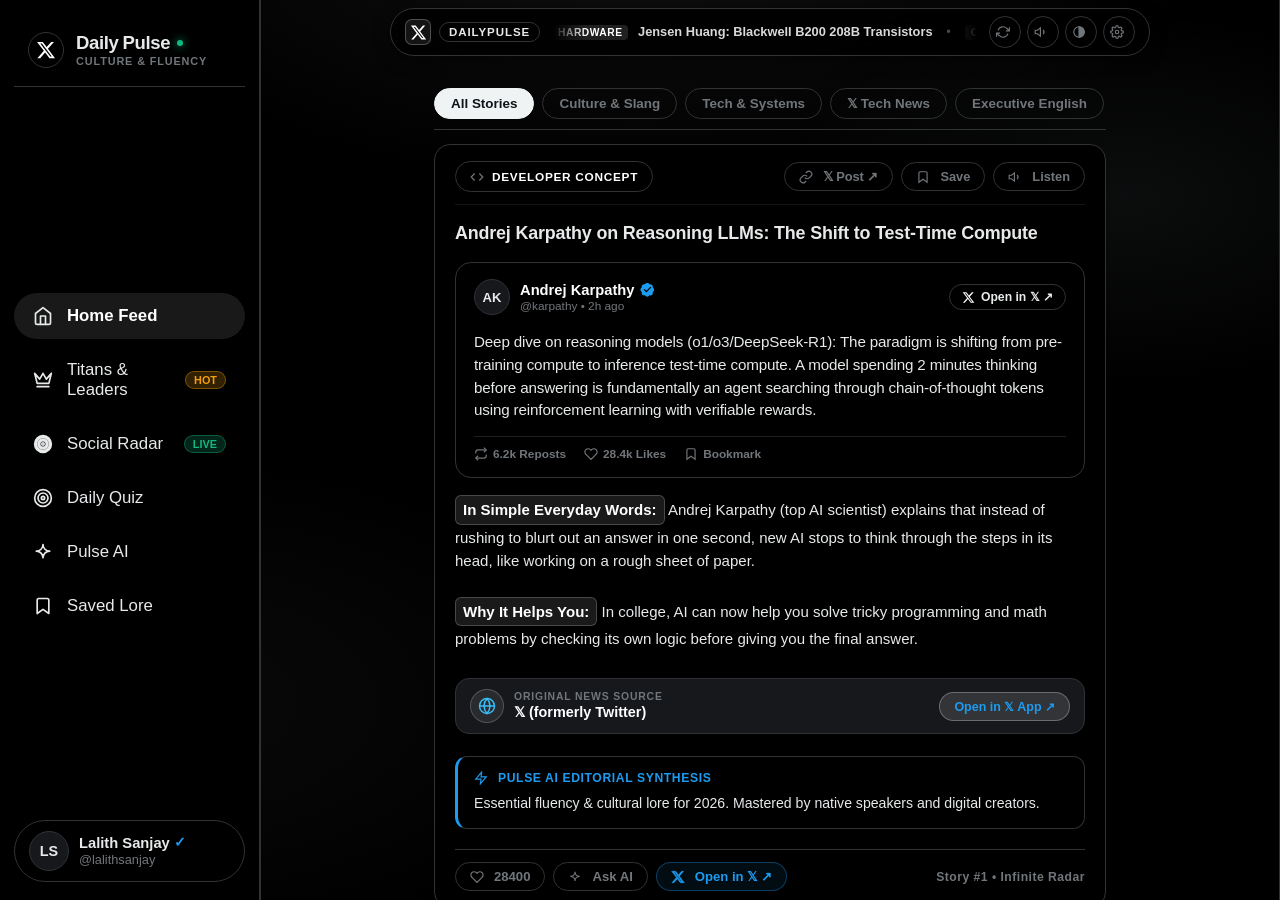
==== commit 7c89beb0: "Rewrite AI and card explanations in simple everyday words with intuitive real-world analogies" ====
--- a/index.html
+++ b/index.html
@@ -8,11 +8,11 @@
   <meta name="apple-mobile-web-app-status-bar-style" content="black-translucent">
   <title>DailyPulse • Global Systems & Fluency Engine</title>
   
-    <link rel="preload" href="styles.css?v=26" as="style">
-  <link rel="preload" href="app.js?v=26" as="script">
+    <link rel="preload" href="styles.css?v=27" as="style">
+  <link rel="preload" href="app.js?v=27" as="script">
   <link rel="icon" type="image/svg+xml" href="icon.svg">
   <link rel="manifest" href="manifest.json">
-  <link rel="stylesheet" href="styles.css?v=26">
+  <link rel="stylesheet" href="styles.css?v=27">
 </head>
 <body>
   <div class="social-app-shell">
@@ -525,6 +525,6 @@
   </div>
 
   <canvas id="confettiCanvas" style="position:fixed; top:0; left:0; width:100vw; height:100vh; pointer-events:none; z-index:9999;"></canvas>
-  <script src="app.js?v=26"></script>
+  <script src="app.js?v=27"></script>
 </body>
 </html>
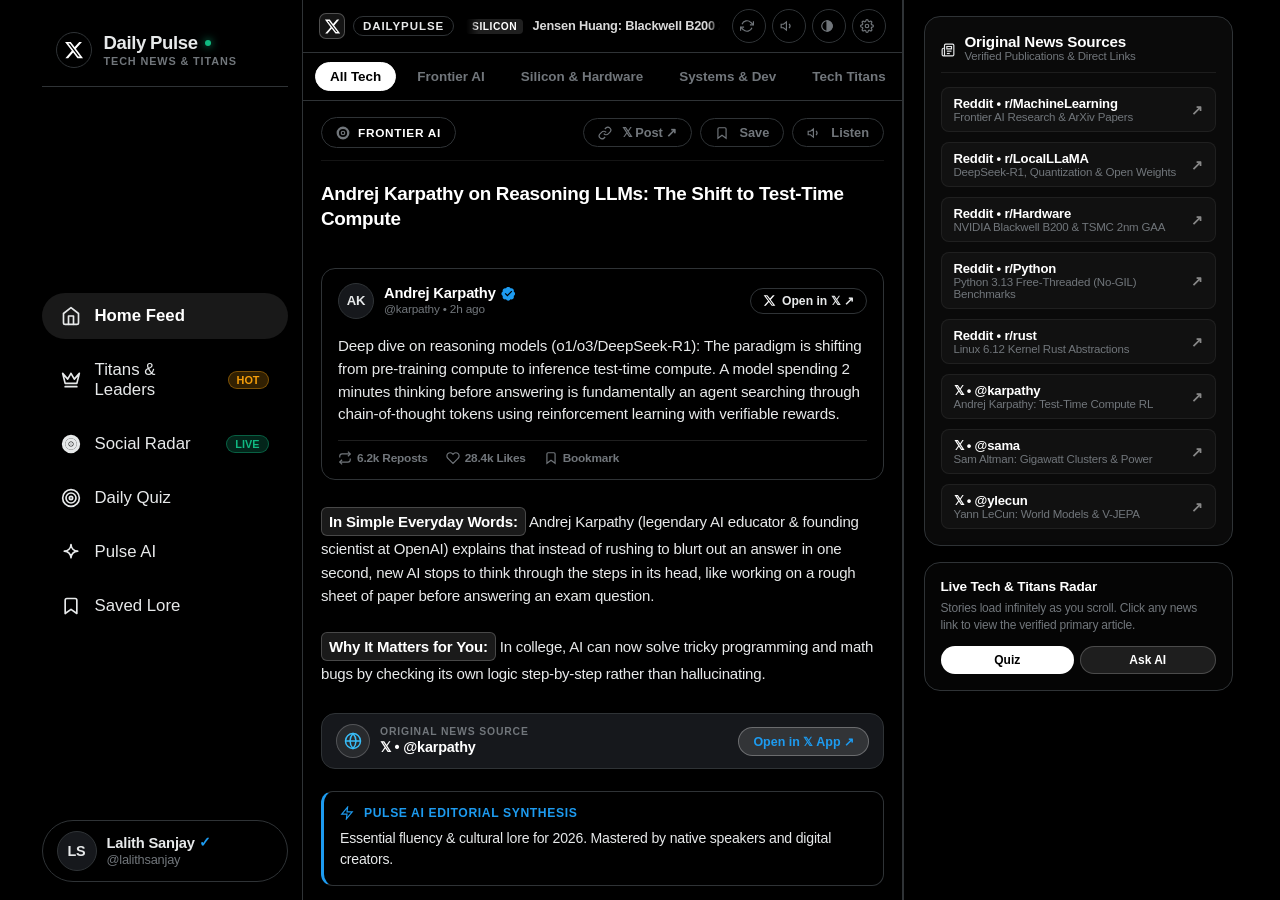
==== commit d09fcd18: "Refocus app 100% on Tech News & Titans, implement iOS smooth spring physics, razor-sharp OLED black," ====
--- a/index.html
+++ b/index.html
@@ -2,17 +2,17 @@
 <html lang="en">
 <head>
   <meta charset="UTF-8">
-  <meta name="viewport" content="width=device-width, initial-scale=1.0, maximum-scale=1.0, user-scalable=no">
+  <meta name="viewport" content="width=device-width, initial-scale=1.0, maximum-scale=1.0, user-scalable=no, viewport-fit=cover">
   <meta name="theme-color" content="#000000">
   <meta name="apple-mobile-web-app-capable" content="yes">
   <meta name="apple-mobile-web-app-status-bar-style" content="black-translucent">
-  <title>DailyPulse • Global Systems & Fluency Engine</title>
+  <title>DailyPulse • Global Tech News & Titans Radar</title>
   
-    <link rel="preload" href="styles.css?v=27" as="style">
-  <link rel="preload" href="app.js?v=27" as="script">
+    <link rel="preload" href="styles.css?v=28" as="style">
+  <link rel="preload" href="app.js?v=28" as="script">
   <link rel="icon" type="image/svg+xml" href="icon.svg">
   <link rel="manifest" href="manifest.json">
-  <link rel="stylesheet" href="styles.css?v=27">
+  <link rel="stylesheet" href="styles.css?v=28">
 </head>
 <body>
   <div class="social-app-shell">
@@ -35,7 +35,7 @@
               <span class="pulse-live-beacon" title="Live Frequency"></span>
             </div>
             <div class="pulse-sub-row">
-              <span class="x-brand-sub">Culture & Fluency</span>
+              <span class="x-brand-sub">Tech News & Titans</span>
             </div>
           </div>
         </div>
@@ -124,25 +124,21 @@
             <!-- Center Animated Live Culture Marquee Ticker -->
             <div class="island-ticker-wrapper" title="Live Breaking Culture & Tech Radar">
               <div class="island-ticker-track">
-                <span class="ticker-item"><span class="ticker-cat-pill">HARDWARE</span> Jensen Huang: Blackwell B200 208B Transistors</span>
-                <span class="ticker-dot">•</span>
-                <span class="ticker-item"><span class="ticker-cat-pill">CULTURE</span> Charli XCX: Brat Summer Word of the Year</span>
-                <span class="ticker-dot">•</span>
-                <span class="ticker-item"><span class="ticker-cat-pill">SPORTS</span> Real Madrid: 15× Champions of Europe</span>
-                <span class="ticker-dot">•</span>
-                <span class="ticker-item"><span class="ticker-cat-pill">FRONTIER AI</span> OpenAI o3: Test-Time Reasoning Epoch</span>
-                <span class="ticker-dot">•</span>
-                <span class="ticker-item"><span class="ticker-cat-pill">STANDARDS</span> Modern CSS Grid: Centering Standardized</span>
-                <span class="ticker-dot">•</span>
-                <span class="ticker-item"><span class="ticker-cat-pill">HARDWARE</span> Jensen Huang: Blackwell B200 208B Transistors</span>
-                <span class="ticker-dot">•</span>
-                <span class="ticker-item"><span class="ticker-cat-pill">CULTURE</span> Charli XCX: Brat Summer Word of the Year</span>
-                <span class="ticker-dot">•</span>
-                <span class="ticker-item"><span class="ticker-cat-pill">SPORTS</span> Real Madrid: 15× Champions of Europe</span>
-                <span class="ticker-dot">•</span>
-                <span class="ticker-item"><span class="ticker-cat-pill">FRONTIER AI</span> OpenAI o3: Test-Time Reasoning Epoch</span>
-                <span class="ticker-dot">•</span>
-                <span class="ticker-item"><span class="ticker-cat-pill">STANDARDS</span> Modern CSS Grid: Centering Standardized</span>
+                <span class="ticker-item"><span class="ticker-cat-pill">SILICON</span> Jensen Huang: Blackwell B200 208B Transistors & 10TB/s NVLink</span>
+                <span class="ticker-dot">•</span>
+                <span class="ticker-item"><span class="ticker-cat-pill">FRONTIER AI</span> Andrej Karpathy: Reasoning LLMs Shift to Test-Time Compute</span>
+                <span class="ticker-dot">•</span>
+                <span class="ticker-item"><span class="ticker-cat-pill">SYSTEMS</span> Guido van Rossum: Python 3.13 No-GIL Multi-Core Execution</span>
+                <span class="ticker-dot">•</span>
+                <span class="ticker-item"><span class="ticker-cat-pill">KERNEL</span> Linus Torvalds: Linux 6.12 & Rust Infrastructure</span>
+                <span class="ticker-dot">•</span>
+                <span class="ticker-item"><span class="ticker-cat-pill">SCIENCE</span> Demis Hassabis: AlphaFold 3 Chemistry Nobel Prize</span>
+                <span class="ticker-dot">•</span>
+                <span class="ticker-item"><span class="ticker-cat-pill">CLUSTERS</span> Elon Musk: Colossus 100k Liquid-Cooled H100s in 122 Days</span>
+                <span class="ticker-dot">•</span>
+                <span class="ticker-item"><span class="ticker-cat-pill">OPEN WEIGHTS</span> Mark Zuckerberg: LLaMA 3.3 Winning Local AI</span>
+                <span class="ticker-dot">•</span>
+                <span class="ticker-item"><span class="ticker-cat-pill">POWER</span> Sam Altman: Gigawatt Clusters & Physical Power Grids</span>
               </div>
             </div>
 
@@ -179,12 +175,12 @@
             
             <!-- Category Filter Pills (Executive Editorial Pills) -->
             <div class="category-filter-bar" id="categoryFilterBar">
-              <button class="category-pill active" data-cat="all">All Stories</button>
-              <button class="category-pill" data-cat="slang">Culture & Slang</button>
-              <button class="category-pill" data-cat="tech">Tech & Systems</button>
-              <button class="category-pill" data-cat="xtech">𝕏 Tech News</button>
-              <button class="category-pill" data-cat="reply">Executive English</button>
-              <button class="category-pill" data-cat="icon">World Leaders</button>
+              <button class="category-pill active" data-cat="all">All Tech</button>
+              <button class="category-pill" data-cat="ai">Frontier AI</button>
+              <button class="category-pill" data-cat="silicon">Silicon & Hardware</button>
+              <button class="category-pill" data-cat="systems">Systems & Dev</button>
+              <button class="category-pill" data-cat="leaders">Tech Titans</button>
+              <button class="category-pill" data-cat="radar">Reddit & 𝕏 Radar</button>
             </div>
 
                         <!-- Mobile Pull-to-Refresh Interactive Indicator -->
@@ -207,7 +203,7 @@
             <div id="infiniteScrollSentinel" class="infinite-scroll-sentinel">
               <div class="infinite-scroll-loader">
                 <div class="infinite-spinner-ring"></div>
-                <span>Streaming live global culture & tech radar...</span>
+                <span>Streaming live frontier tech radar & titans...</span>
               </div>
             </div>
 
@@ -349,66 +345,66 @@
             </div>
 
             <div class="news-sources-list">
-              <a href="https://www.theguardian.com/music/article/2024/jul/20/brat-summer-charli-xcx" target="_blank" rel="noopener noreferrer" class="source-item-row">
-                <div>
-                  <div class="source-item-outlet">The Guardian</div>
-                  <div class="source-item-topic">Charli XCX Brat Summer Phenomenon</div>
-                </div>
-                <span class="source-item-arrow">↗</span>
-              </a>
-
-              <a href="https://www.bbc.com/news/technology-68593478" target="_blank" rel="noopener noreferrer" class="source-item-row">
-                <div>
-                  <div class="source-item-outlet">BBC News</div>
-                  <div class="source-item-topic">NVIDIA Blackwell B200 208B Transistors</div>
-                </div>
-                <span class="source-item-arrow">↗</span>
-              </a>
-
-              <a href="https://www.businessinsider.com/sam-altman-openai-chatgpt-agi-timeline-2024" target="_blank" rel="noopener noreferrer" class="source-item-row">
-                <div>
-                  <div class="source-item-outlet">Business Insider</div>
-                  <div class="source-item-topic">Sam Altman: o1 & o3 Frontier Reasoning</div>
-                </div>
-                <span class="source-item-arrow">↗</span>
-              </a>
-
-              <a href="https://www.goal.com/en/news/real-madrid-champions-league-dominance-dna/blt123456789" target="_blank" rel="noopener noreferrer" class="source-item-row">
-                <div>
-                  <div class="source-item-outlet">Goal.com</div>
-                  <div class="source-item-topic">Real Madrid 15× Champions of Europe</div>
-                </div>
-                <span class="source-item-arrow">↗</span>
-              </a>
-
-              <a href="https://time.com/7010777/demure-mindful-tiktok-trend-jools-lebron/" target="_blank" rel="noopener noreferrer" class="source-item-row">
-                <div>
-                  <div class="source-item-outlet">TIME Magazine</div>
-                  <div class="source-item-topic">Very Demure, Very Mindful Workplace Lore</div>
-                </div>
-                <span class="source-item-arrow">↗</span>
-              </a>
-
-              <a href="https://developer.mozilla.org/en-US/docs/Web/CSS/place-items" target="_blank" rel="noopener noreferrer" class="source-item-row">
-                <div>
-                  <div class="source-item-outlet">MDN Web Docs</div>
-                  <div class="source-item-topic">Modern CSS Grid Centering Standards</div>
-                </div>
-                <span class="source-item-arrow">↗</span>
-              </a>
-
-              <a href="https://hbr.org/2023/11/how-to-say-no-at-work-without-damaging-relationships" target="_blank" rel="noopener noreferrer" class="source-item-row">
-                <div>
-                  <div class="source-item-outlet">Harvard Business Review</div>
-                  <div class="source-item-topic">Executive Boundaries & Saying No</div>
-                </div>
-                <span class="source-item-arrow">↗</span>
-              </a>
-
-              <a href="https://www.dexerto.com/entertainment/who-is-ishowspeed-youtube-streamer-viral-2035222/" target="_blank" rel="noopener noreferrer" class="source-item-row">
-                <div>
-                  <div class="source-item-outlet">Dexerto</div>
-                  <div class="source-item-topic">IShowSpeed Global Tours & 2.5B Views</div>
+              <a href="https://www.reddit.com/r/MachineLearning/" target="_blank" rel="noopener noreferrer" class="source-item-row">
+                <div>
+                  <div class="source-item-outlet">Reddit • r/MachineLearning</div>
+                  <div class="source-item-topic">Frontier AI Research & ArXiv Papers</div>
+                </div>
+                <span class="source-item-arrow">↗</span>
+              </a>
+
+              <a href="https://www.reddit.com/r/LocalLLaMA/" target="_blank" rel="noopener noreferrer" class="source-item-row">
+                <div>
+                  <div class="source-item-outlet">Reddit • r/LocalLLaMA</div>
+                  <div class="source-item-topic">DeepSeek-R1, Quantization & Open Weights</div>
+                </div>
+                <span class="source-item-arrow">↗</span>
+              </a>
+
+              <a href="https://www.reddit.com/r/hardware/" target="_blank" rel="noopener noreferrer" class="source-item-row">
+                <div>
+                  <div class="source-item-outlet">Reddit • r/Hardware</div>
+                  <div class="source-item-topic">NVIDIA Blackwell B200 & TSMC 2nm GAA</div>
+                </div>
+                <span class="source-item-arrow">↗</span>
+              </a>
+
+              <a href="https://www.reddit.com/r/Python/" target="_blank" rel="noopener noreferrer" class="source-item-row">
+                <div>
+                  <div class="source-item-outlet">Reddit • r/Python</div>
+                  <div class="source-item-topic">Python 3.13 Free-Threaded (No-GIL) Benchmarks</div>
+                </div>
+                <span class="source-item-arrow">↗</span>
+              </a>
+
+              <a href="https://www.reddit.com/r/rust/" target="_blank" rel="noopener noreferrer" class="source-item-row">
+                <div>
+                  <div class="source-item-outlet">Reddit • r/rust</div>
+                  <div class="source-item-topic">Linux 6.12 Kernel Rust Abstractions</div>
+                </div>
+                <span class="source-item-arrow">↗</span>
+              </a>
+
+              <a href="https://x.com/karpathy" target="_blank" rel="noopener noreferrer" class="source-item-row">
+                <div>
+                  <div class="source-item-outlet">𝕏 • @karpathy</div>
+                  <div class="source-item-topic">Andrej Karpathy: Test-Time Compute RL</div>
+                </div>
+                <span class="source-item-arrow">↗</span>
+              </a>
+
+              <a href="https://x.com/sama" target="_blank" rel="noopener noreferrer" class="source-item-row">
+                <div>
+                  <div class="source-item-outlet">𝕏 • @sama</div>
+                  <div class="source-item-topic">Sam Altman: Gigawatt Clusters & Power</div>
+                </div>
+                <span class="source-item-arrow">↗</span>
+              </a>
+
+              <a href="https://x.com/ylecun" target="_blank" rel="noopener noreferrer" class="source-item-row">
+                <div>
+                  <div class="source-item-outlet">𝕏 • @ylecun</div>
+                  <div class="source-item-topic">Yann LeCun: World Models & V-JEPA</div>
                 </div>
                 <span class="source-item-arrow">↗</span>
               </a>
@@ -417,7 +413,7 @@
 
           <!-- Quick Actions -->
           <div class="sidebar-news-panel" style="background:rgba(255,255,255,0.02);">
-            <div style="font-size:0.85rem; font-weight:800; color:#ffffff; margin-bottom:6px;">Infinite Culture Radar</div>
+            <div style="font-size:0.85rem; font-weight:800; color:#ffffff; margin-bottom:6px;">Live Tech & Titans Radar</div>
             <p style="font-size:0.75rem; color:var(--text-muted); line-height:1.4; margin-bottom:12px;">Stories load infinitely as you scroll. Click any news link to view the verified primary article.</p>
             <div style="display:flex; gap:6px;">
               <button onclick="switchTab('quiz')" style="flex:1; background:#ffffff; color:#000; border:none; padding:6px 12px; border-radius:var(--radius-pill); font-size:0.75rem; font-weight:800; cursor:pointer;">Quiz</button>
@@ -525,6 +521,6 @@
   </div>
 
   <canvas id="confettiCanvas" style="position:fixed; top:0; left:0; width:100vw; height:100vh; pointer-events:none; z-index:9999;"></canvas>
-  <script src="app.js?v=27"></script>
+  <script src="app.js?v=28"></script>
 </body>
 </html>
--- a/styles.css
+++ b/styles.css
@@ -4286,3 +4286,401 @@
   background: #16181c !important;
   border-color: #536471 !important;
 }
+
+
+/* ============================================================
+   DAILYPULSE v28: 100% TECH, SHARP OLED BLACK & iOS FLUIDITY
+   - Razor-sharp 1px #2f3336 borders & zero blurry gradients
+   - Edge-to-edge screen-filling layout on mobile & desktop
+   - Apple iOS spring curves & buttery micro-press haptics
+   - Twitter (X) & Reddit radar layers (Up & Down structure)
+   ============================================================ */
+
+/* 1. Global Reset & Pure OLED Black */
+html, body {
+  background-color: #000000 !important;
+  background-image: none !important;
+  color: #e7e9ea !important;
+  font-family: -apple-system, BlinkMacSystemFont, "SF Pro Display", "SF Pro Text", "Segoe UI", Roboto, Helvetica, Arial, sans-serif !important;
+  -webkit-font-smoothing: antialiased !important;
+  -moz-osx-font-smoothing: grayscale !important;
+  text-rendering: optimizeLegibility !important;
+  letter-spacing: -0.012em !important;
+  margin: 0 !important;
+  padding: 0 !important;
+  width: 100% !important;
+  overflow-x: hidden !important;
+  scroll-behavior: smooth !important;
+}
+
+body::before, body::after {
+  display: none !important;
+  content: none !important;
+}
+
+/* 2. Apple iOS Spring Curves & Tactile Micro-Press States */
+:root {
+  --ios-spring: cubic-bezier(0.32, 0.72, 0, 1);
+  --ios-fast: cubic-bezier(0.2, 0, 0, 1);
+  --x-border: #2f3336;
+  --x-border-subtle: #202327;
+  --x-blue: #1d9bf0;
+  --x-text-main: #e7e9ea;
+  --x-text-muted: #71767b;
+}
+
+button, .card-footer-pill-btn, .category-pill, .social-nav-btn, .x-nav-button, .clickable-pill, .feed-next-btn, .feed-prev-btn, .island-icon-btn {
+  transition: transform 0.16s var(--ios-spring), opacity 0.15s ease, background 0.15s ease, border-color 0.15s ease !important;
+  -webkit-tap-highlight-color: transparent !important;
+}
+
+button:active, .card-footer-pill-btn:active, .category-pill:active, .social-nav-btn:active, .x-nav-button:active, .clickable-pill:active {
+  transform: scale(0.97) !important;
+  opacity: 0.88 !important;
+}
+
+/* 3. Screen Edge-to-Edge Architecture: No Letterboxing, No Gaps */
+.social-app-shell {
+  width: 100% !important;
+  max-width: 100% !important;
+  min-height: 100vh !important;
+  min-height: 100dvh !important;
+  margin: 0 !important;
+  padding: 0 !important;
+  background: #000000 !important;
+  display: flex !important;
+  flex-direction: column !important;
+  overflow-x: hidden !important;
+}
+
+.social-main-grid {
+  width: 100% !important;
+  flex: 1 !important;
+  display: flex !important;
+  justify-content: center !important;
+  background: #000000 !important;
+  margin: 0 !important;
+  padding: 0 !important;
+}
+
+/* Timeline & Feed Stream */
+.social-timeline {
+  background: #000000 !important;
+  flex: 1 !important;
+  overflow-y: auto !important;
+  -webkit-overflow-scrolling: touch !important;
+  overscroll-behavior-y: contain !important;
+  position: relative !important;
+}
+
+.deck-feed-stream {
+  width: 100% !important;
+  margin: 0 !important;
+  padding: 0 0 75px 0 !important;
+}
+
+/* 4. The Up Look (Header & Category Tab Layer) */
+.floating-island-container {
+  position: sticky !important;
+  top: 0 !important;
+  left: 0 !important;
+  right: 0 !important;
+  width: 100% !important;
+  max-width: 100% !important;
+  height: 53px !important;
+  margin: 0 !important;
+  padding: 0 !important;
+  z-index: 350 !important;
+  background: rgba(0, 0, 0, 0.85) !important;
+  backdrop-filter: blur(25px) saturate(180%) !important;
+  -webkit-backdrop-filter: blur(25px) saturate(180%) !important;
+  border-bottom: 1px solid #2f3336 !important;
+  border-radius: 0 !important;
+  pointer-events: auto !important;
+}
+
+.dynamic-island-capsule {
+  width: 100% !important;
+  max-width: 100% !important;
+  height: 100% !important;
+  border: none !important;
+  border-radius: 0 !important;
+  background: transparent !important;
+  backdrop-filter: none !important;
+  -webkit-backdrop-filter: none !important;
+  box-shadow: none !important;
+  padding: 0 16px !important;
+  margin: 0 !important;
+  display: flex !important;
+  align-items: center !important;
+  justify-content: space-between !important;
+  gap: 12px !important;
+}
+
+.dynamic-island-capsule:hover {
+  transform: none !important;
+  box-shadow: none !important;
+}
+
+.island-ticker-wrapper {
+  flex: 1 !important;
+  mask-image: linear-gradient(to right, transparent, black 5%, black 95%, transparent) !important;
+  -webkit-mask-image: linear-gradient(to right, transparent, black 5%, black 95%, transparent) !important;
+}
+
+.island-icon-btn {
+  background: transparent !important;
+  border: 1px solid #2f3336 !important;
+  color: #71767b !important;
+  border-radius: 50% !important;
+  width: 34px !important;
+  height: 34px !important;
+  display: flex !important;
+  align-items: center !important;
+  justify-content: center !important;
+  cursor: pointer !important;
+}
+
+.island-icon-btn:hover {
+  background: rgba(239, 243, 244, 0.1) !important;
+  color: #ffffff !important;
+  border-color: #536471 !important;
+}
+
+/* Category Filter Bar (Twitter Tabs Look) */
+.category-filter-bar {
+  position: sticky !important;
+  top: 53px !important;
+  z-index: 340 !important;
+  width: 100% !important;
+  max-width: 100% !important;
+  height: 48px !important;
+  margin: 0 !important;
+  padding: 0 12px !important;
+  background: rgba(0, 0, 0, 0.9) !important;
+  backdrop-filter: blur(25px) saturate(180%) !important;
+  -webkit-backdrop-filter: blur(25px) saturate(180%) !important;
+  border-bottom: 1px solid #2f3336 !important;
+  border-radius: 0 !important;
+  display: flex !important;
+  align-items: center !important;
+  gap: 6px !important;
+  overflow-x: auto !important;
+  scrollbar-width: none !important;
+}
+
+.category-filter-bar::-webkit-scrollbar {
+  display: none !important;
+}
+
+.category-pill {
+  background: transparent !important;
+  border: 1px solid transparent !important;
+  color: #71767b !important;
+  padding: 6px 14px !important;
+  border-radius: 9999px !important;
+  font-size: 0.84rem !important;
+  font-weight: 700 !important;
+  cursor: pointer !important;
+  white-space: nowrap !important;
+  box-shadow: none !important;
+  backdrop-filter: none !important;
+  -webkit-backdrop-filter: none !important;
+  transition: all 0.15s ease !important;
+}
+
+.category-pill:hover {
+  background: rgba(239, 243, 244, 0.08) !important;
+  color: #e7e9ea !important;
+}
+
+.category-pill.active {
+  background: #ffffff !important;
+  color: #000000 !important;
+  border-color: #ffffff !important;
+  font-weight: 800 !important;
+  box-shadow: none !important;
+}
+
+/* 5. Stream Cards: Full-Bleed Flush Cards Divided by Clean 1px Lines */
+.social-post-card {
+  width: 100% !important;
+  max-width: 100% !important;
+  margin: 0 !important;
+  border-radius: 0 !important;
+  border-top: none !important;
+  border-left: none !important;
+  border-right: none !important;
+  border-bottom: 1px solid #2f3336 !important;
+  padding: 16px 18px !important;
+  background: #000000 !important;
+  box-shadow: none !important;
+  backdrop-filter: none !important;
+  -webkit-backdrop-filter: none !important;
+  transition: background 0.15s ease !important;
+}
+
+.social-post-card:hover {
+  background: rgba(255, 255, 255, 0.015) !important;
+  border-color: #2f3336 !important;
+  box-shadow: none !important;
+  transform: none !important;
+}
+
+.post-headline-text {
+  font-size: 1.18rem !important;
+  font-weight: 800 !important;
+  line-height: 1.35 !important;
+  color: #ffffff !important;
+  letter-spacing: -0.015em !important;
+  margin: 4px 0 10px 0 !important;
+}
+
+/* Tweet & Radar Embed Box */
+.x-tweet-card-embed {
+  background: #000000 !important;
+  border: 1px solid #2f3336 !important;
+  border-radius: 14px !important;
+  padding: 14px 16px !important;
+  margin: 10px 0 !important;
+}
+
+.x-tweet-card-embed:hover {
+  border-color: #536471 !important;
+}
+
+.x-tweet-body-text {
+  color: #e7e9ea !important;
+  font-size: 0.95rem !important;
+  line-height: 1.5 !important;
+}
+
+/* 6. The Down Look (Fixed Mobile Bottom Navigation) */
+.social-bottom-nav {
+  position: fixed !important;
+  bottom: 0 !important;
+  left: 0 !important;
+  right: 0 !important;
+  width: 100% !important;
+  height: 53px !important;
+  background: rgba(0, 0, 0, 0.94) !important;
+  backdrop-filter: blur(25px) saturate(180%) !important;
+  -webkit-backdrop-filter: blur(25px) saturate(180%) !important;
+  border-top: 1px solid #2f3336 !important;
+  border-left: none !important;
+  border-right: none !important;
+  border-bottom: none !important;
+  padding: 0 0 env(safe-area-inset-bottom) 0 !important;
+  margin: 0 !important;
+  z-index: 400 !important;
+  display: flex !important;
+  align-items: center !important;
+  justify-content: space-around !important;
+}
+
+.social-nav-btn {
+  flex: 1 !important;
+  height: 100% !important;
+  display: flex !important;
+  flex-direction: column !important;
+  align-items: center !important;
+  justify-content: center !important;
+  gap: 2px !important;
+  color: #71767b !important;
+  font-size: 0.68rem !important;
+  font-weight: 600 !important;
+  background: transparent !important;
+  border: none !important;
+  cursor: pointer !important;
+}
+
+.social-nav-btn .nav-svg-icon {
+  width: 22px !important;
+  height: 22px !important;
+  stroke: #71767b !important;
+  transition: stroke 0.15s ease, transform 0.15s var(--ios-spring) !important;
+}
+
+.social-nav-btn:hover {
+  color: #ffffff !important;
+}
+
+.social-nav-btn:hover .nav-svg-icon {
+  stroke: #ffffff !important;
+}
+
+.social-nav-btn.active {
+  color: #ffffff !important;
+  font-weight: 800 !important;
+}
+
+.social-nav-btn.active .nav-svg-icon {
+  stroke: #ffffff !important;
+  transform: translateY(-1px) !important;
+}
+
+/* 7. Responsive Desktop (>= 900px) Layout */
+@media (min-width: 900px) {
+  .social-main-grid {
+    max-width: 1225px !important;
+    margin: 0 auto !important;
+    height: 100vh !important;
+    height: 100dvh !important;
+  }
+
+  .x-desktop-nav {
+    display: flex !important;
+    width: 275px !important;
+    border-right: 1px solid #2f3336 !important;
+    background: #000000 !important;
+    padding: 18px 14px !important;
+  }
+
+  .social-timeline {
+    width: 600px !important;
+    max-width: 600px !important;
+    flex: none !important;
+    border-right: 1px solid #2f3336 !important;
+    border-left: none !important;
+  }
+
+  .x-right-sidebar {
+    display: block !important;
+    width: 350px !important;
+    flex-shrink: 0 !important;
+    background: #000000 !important;
+    padding: 16px 20px !important;
+    overflow-y: auto !important;
+  }
+
+  .social-bottom-nav {
+    display: none !important;
+  }
+
+  .deck-feed-stream {
+    padding-bottom: 30px !important;
+  }
+}
+
+/* 8. Mobile Edge-to-Edge (< 900px) Overrides */
+@media (max-width: 899px) {
+  .x-desktop-nav, .x-right-sidebar {
+    display: none !important;
+  }
+
+  .social-timeline {
+    width: 100% !important;
+    max-width: 100% !important;
+    border: none !important;
+  }
+
+  .deck-feed-stream {
+    width: 100% !important;
+    max-width: 100% !important;
+    padding: 0 0 75px 0 !important;
+  }
+
+  .social-post-card {
+    padding: 14px 16px !important;
+  }
+}
--- a/styles.css
+++ b/styles.css
@@ -4286,3 +4286,401 @@
   background: #16181c !important;
   border-color: #536471 !important;
 }
+
+
+/* ============================================================
+   DAILYPULSE v28: 100% TECH, SHARP OLED BLACK & iOS FLUIDITY
+   - Razor-sharp 1px #2f3336 borders & zero blurry gradients
+   - Edge-to-edge screen-filling layout on mobile & desktop
+   - Apple iOS spring curves & buttery micro-press haptics
+   - Twitter (X) & Reddit radar layers (Up & Down structure)
+   ============================================================ */
+
+/* 1. Global Reset & Pure OLED Black */
+html, body {
+  background-color: #000000 !important;
+  background-image: none !important;
+  color: #e7e9ea !important;
+  font-family: -apple-system, BlinkMacSystemFont, "SF Pro Display", "SF Pro Text", "Segoe UI", Roboto, Helvetica, Arial, sans-serif !important;
+  -webkit-font-smoothing: antialiased !important;
+  -moz-osx-font-smoothing: grayscale !important;
+  text-rendering: optimizeLegibility !important;
+  letter-spacing: -0.012em !important;
+  margin: 0 !important;
+  padding: 0 !important;
+  width: 100% !important;
+  overflow-x: hidden !important;
+  scroll-behavior: smooth !important;
+}
+
+body::before, body::after {
+  display: none !important;
+  content: none !important;
+}
+
+/* 2. Apple iOS Spring Curves & Tactile Micro-Press States */
+:root {
+  --ios-spring: cubic-bezier(0.32, 0.72, 0, 1);
+  --ios-fast: cubic-bezier(0.2, 0, 0, 1);
+  --x-border: #2f3336;
+  --x-border-subtle: #202327;
+  --x-blue: #1d9bf0;
+  --x-text-main: #e7e9ea;
+  --x-text-muted: #71767b;
+}
+
+button, .card-footer-pill-btn, .category-pill, .social-nav-btn, .x-nav-button, .clickable-pill, .feed-next-btn, .feed-prev-btn, .island-icon-btn {
+  transition: transform 0.16s var(--ios-spring), opacity 0.15s ease, background 0.15s ease, border-color 0.15s ease !important;
+  -webkit-tap-highlight-color: transparent !important;
+}
+
+button:active, .card-footer-pill-btn:active, .category-pill:active, .social-nav-btn:active, .x-nav-button:active, .clickable-pill:active {
+  transform: scale(0.97) !important;
+  opacity: 0.88 !important;
+}
+
+/* 3. Screen Edge-to-Edge Architecture: No Letterboxing, No Gaps */
+.social-app-shell {
+  width: 100% !important;
+  max-width: 100% !important;
+  min-height: 100vh !important;
+  min-height: 100dvh !important;
+  margin: 0 !important;
+  padding: 0 !important;
+  background: #000000 !important;
+  display: flex !important;
+  flex-direction: column !important;
+  overflow-x: hidden !important;
+}
+
+.social-main-grid {
+  width: 100% !important;
+  flex: 1 !important;
+  display: flex !important;
+  justify-content: center !important;
+  background: #000000 !important;
+  margin: 0 !important;
+  padding: 0 !important;
+}
+
+/* Timeline & Feed Stream */
+.social-timeline {
+  background: #000000 !important;
+  flex: 1 !important;
+  overflow-y: auto !important;
+  -webkit-overflow-scrolling: touch !important;
+  overscroll-behavior-y: contain !important;
+  position: relative !important;
+}
+
+.deck-feed-stream {
+  width: 100% !important;
+  margin: 0 !important;
+  padding: 0 0 75px 0 !important;
+}
+
+/* 4. The Up Look (Header & Category Tab Layer) */
+.floating-island-container {
+  position: sticky !important;
+  top: 0 !important;
+  left: 0 !important;
+  right: 0 !important;
+  width: 100% !important;
+  max-width: 100% !important;
+  height: 53px !important;
+  margin: 0 !important;
+  padding: 0 !important;
+  z-index: 350 !important;
+  background: rgba(0, 0, 0, 0.85) !important;
+  backdrop-filter: blur(25px) saturate(180%) !important;
+  -webkit-backdrop-filter: blur(25px) saturate(180%) !important;
+  border-bottom: 1px solid #2f3336 !important;
+  border-radius: 0 !important;
+  pointer-events: auto !important;
+}
+
+.dynamic-island-capsule {
+  width: 100% !important;
+  max-width: 100% !important;
+  height: 100% !important;
+  border: none !important;
+  border-radius: 0 !important;
+  background: transparent !important;
+  backdrop-filter: none !important;
+  -webkit-backdrop-filter: none !important;
+  box-shadow: none !important;
+  padding: 0 16px !important;
+  margin: 0 !important;
+  display: flex !important;
+  align-items: center !important;
+  justify-content: space-between !important;
+  gap: 12px !important;
+}
+
+.dynamic-island-capsule:hover {
+  transform: none !important;
+  box-shadow: none !important;
+}
+
+.island-ticker-wrapper {
+  flex: 1 !important;
+  mask-image: linear-gradient(to right, transparent, black 5%, black 95%, transparent) !important;
+  -webkit-mask-image: linear-gradient(to right, transparent, black 5%, black 95%, transparent) !important;
+}
+
+.island-icon-btn {
+  background: transparent !important;
+  border: 1px solid #2f3336 !important;
+  color: #71767b !important;
+  border-radius: 50% !important;
+  width: 34px !important;
+  height: 34px !important;
+  display: flex !important;
+  align-items: center !important;
+  justify-content: center !important;
+  cursor: pointer !important;
+}
+
+.island-icon-btn:hover {
+  background: rgba(239, 243, 244, 0.1) !important;
+  color: #ffffff !important;
+  border-color: #536471 !important;
+}
+
+/* Category Filter Bar (Twitter Tabs Look) */
+.category-filter-bar {
+  position: sticky !important;
+  top: 53px !important;
+  z-index: 340 !important;
+  width: 100% !important;
+  max-width: 100% !important;
+  height: 48px !important;
+  margin: 0 !important;
+  padding: 0 12px !important;
+  background: rgba(0, 0, 0, 0.9) !important;
+  backdrop-filter: blur(25px) saturate(180%) !important;
+  -webkit-backdrop-filter: blur(25px) saturate(180%) !important;
+  border-bottom: 1px solid #2f3336 !important;
+  border-radius: 0 !important;
+  display: flex !important;
+  align-items: center !important;
+  gap: 6px !important;
+  overflow-x: auto !important;
+  scrollbar-width: none !important;
+}
+
+.category-filter-bar::-webkit-scrollbar {
+  display: none !important;
+}
+
+.category-pill {
+  background: transparent !important;
+  border: 1px solid transparent !important;
+  color: #71767b !important;
+  padding: 6px 14px !important;
+  border-radius: 9999px !important;
+  font-size: 0.84rem !important;
+  font-weight: 700 !important;
+  cursor: pointer !important;
+  white-space: nowrap !important;
+  box-shadow: none !important;
+  backdrop-filter: none !important;
+  -webkit-backdrop-filter: none !important;
+  transition: all 0.15s ease !important;
+}
+
+.category-pill:hover {
+  background: rgba(239, 243, 244, 0.08) !important;
+  color: #e7e9ea !important;
+}
+
+.category-pill.active {
+  background: #ffffff !important;
+  color: #000000 !important;
+  border-color: #ffffff !important;
+  font-weight: 800 !important;
+  box-shadow: none !important;
+}
+
+/* 5. Stream Cards: Full-Bleed Flush Cards Divided by Clean 1px Lines */
+.social-post-card {
+  width: 100% !important;
+  max-width: 100% !important;
+  margin: 0 !important;
+  border-radius: 0 !important;
+  border-top: none !important;
+  border-left: none !important;
+  border-right: none !important;
+  border-bottom: 1px solid #2f3336 !important;
+  padding: 16px 18px !important;
+  background: #000000 !important;
+  box-shadow: none !important;
+  backdrop-filter: none !important;
+  -webkit-backdrop-filter: none !important;
+  transition: background 0.15s ease !important;
+}
+
+.social-post-card:hover {
+  background: rgba(255, 255, 255, 0.015) !important;
+  border-color: #2f3336 !important;
+  box-shadow: none !important;
+  transform: none !important;
+}
+
+.post-headline-text {
+  font-size: 1.18rem !important;
+  font-weight: 800 !important;
+  line-height: 1.35 !important;
+  color: #ffffff !important;
+  letter-spacing: -0.015em !important;
+  margin: 4px 0 10px 0 !important;
+}
+
+/* Tweet & Radar Embed Box */
+.x-tweet-card-embed {
+  background: #000000 !important;
+  border: 1px solid #2f3336 !important;
+  border-radius: 14px !important;
+  padding: 14px 16px !important;
+  margin: 10px 0 !important;
+}
+
+.x-tweet-card-embed:hover {
+  border-color: #536471 !important;
+}
+
+.x-tweet-body-text {
+  color: #e7e9ea !important;
+  font-size: 0.95rem !important;
+  line-height: 1.5 !important;
+}
+
+/* 6. The Down Look (Fixed Mobile Bottom Navigation) */
+.social-bottom-nav {
+  position: fixed !important;
+  bottom: 0 !important;
+  left: 0 !important;
+  right: 0 !important;
+  width: 100% !important;
+  height: 53px !important;
+  background: rgba(0, 0, 0, 0.94) !important;
+  backdrop-filter: blur(25px) saturate(180%) !important;
+  -webkit-backdrop-filter: blur(25px) saturate(180%) !important;
+  border-top: 1px solid #2f3336 !important;
+  border-left: none !important;
+  border-right: none !important;
+  border-bottom: none !important;
+  padding: 0 0 env(safe-area-inset-bottom) 0 !important;
+  margin: 0 !important;
+  z-index: 400 !important;
+  display: flex !important;
+  align-items: center !important;
+  justify-content: space-around !important;
+}
+
+.social-nav-btn {
+  flex: 1 !important;
+  height: 100% !important;
+  display: flex !important;
+  flex-direction: column !important;
+  align-items: center !important;
+  justify-content: center !important;
+  gap: 2px !important;
+  color: #71767b !important;
+  font-size: 0.68rem !important;
+  font-weight: 600 !important;
+  background: transparent !important;
+  border: none !important;
+  cursor: pointer !important;
+}
+
+.social-nav-btn .nav-svg-icon {
+  width: 22px !important;
+  height: 22px !important;
+  stroke: #71767b !important;
+  transition: stroke 0.15s ease, transform 0.15s var(--ios-spring) !important;
+}
+
+.social-nav-btn:hover {
+  color: #ffffff !important;
+}
+
+.social-nav-btn:hover .nav-svg-icon {
+  stroke: #ffffff !important;
+}
+
+.social-nav-btn.active {
+  color: #ffffff !important;
+  font-weight: 800 !important;
+}
+
+.social-nav-btn.active .nav-svg-icon {
+  stroke: #ffffff !important;
+  transform: translateY(-1px) !important;
+}
+
+/* 7. Responsive Desktop (>= 900px) Layout */
+@media (min-width: 900px) {
+  .social-main-grid {
+    max-width: 1225px !important;
+    margin: 0 auto !important;
+    height: 100vh !important;
+    height: 100dvh !important;
+  }
+
+  .x-desktop-nav {
+    display: flex !important;
+    width: 275px !important;
+    border-right: 1px solid #2f3336 !important;
+    background: #000000 !important;
+    padding: 18px 14px !important;
+  }
+
+  .social-timeline {
+    width: 600px !important;
+    max-width: 600px !important;
+    flex: none !important;
+    border-right: 1px solid #2f3336 !important;
+    border-left: none !important;
+  }
+
+  .x-right-sidebar {
+    display: block !important;
+    width: 350px !important;
+    flex-shrink: 0 !important;
+    background: #000000 !important;
+    padding: 16px 20px !important;
+    overflow-y: auto !important;
+  }
+
+  .social-bottom-nav {
+    display: none !important;
+  }
+
+  .deck-feed-stream {
+    padding-bottom: 30px !important;
+  }
+}
+
+/* 8. Mobile Edge-to-Edge (< 900px) Overrides */
+@media (max-width: 899px) {
+  .x-desktop-nav, .x-right-sidebar {
+    display: none !important;
+  }
+
+  .social-timeline {
+    width: 100% !important;
+    max-width: 100% !important;
+    border: none !important;
+  }
+
+  .deck-feed-stream {
+    width: 100% !important;
+    max-width: 100% !important;
+    padding: 0 0 75px 0 !important;
+  }
+
+  .social-post-card {
+    padding: 14px 16px !important;
+  }
+}
